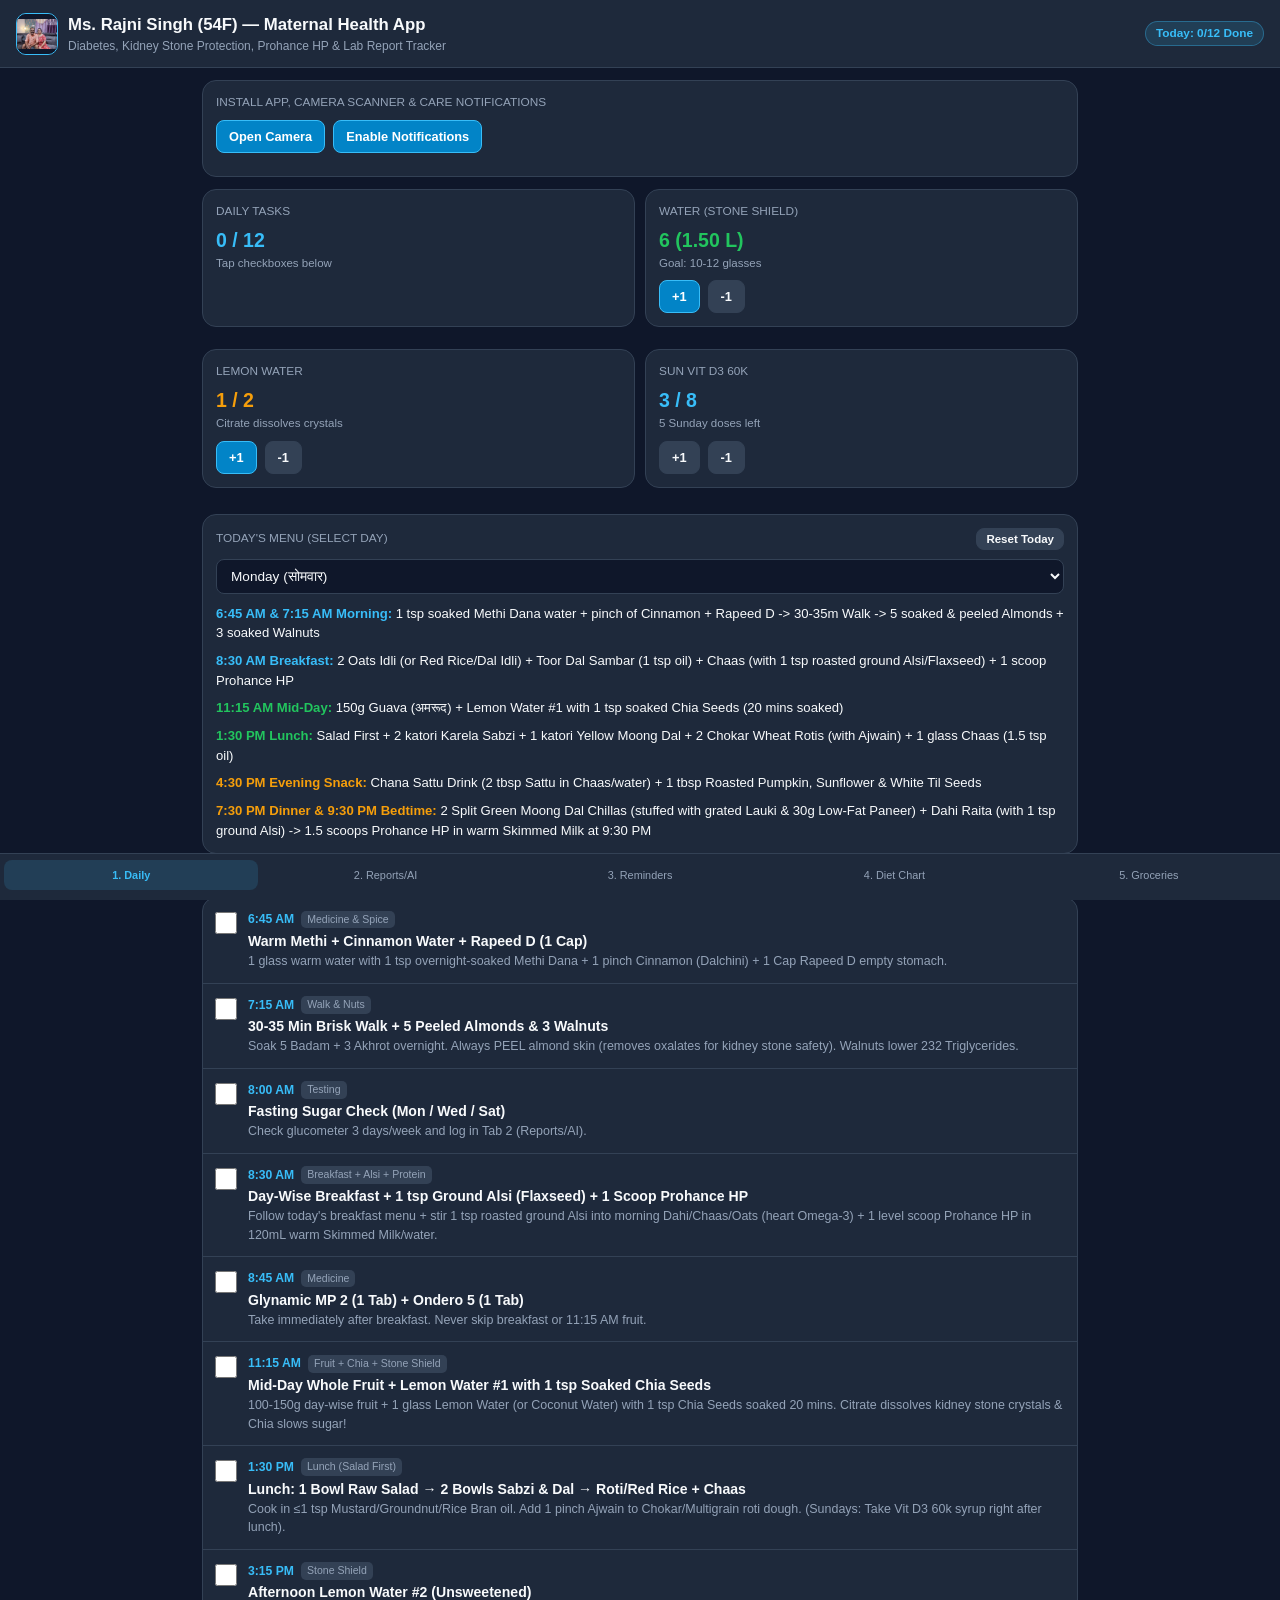
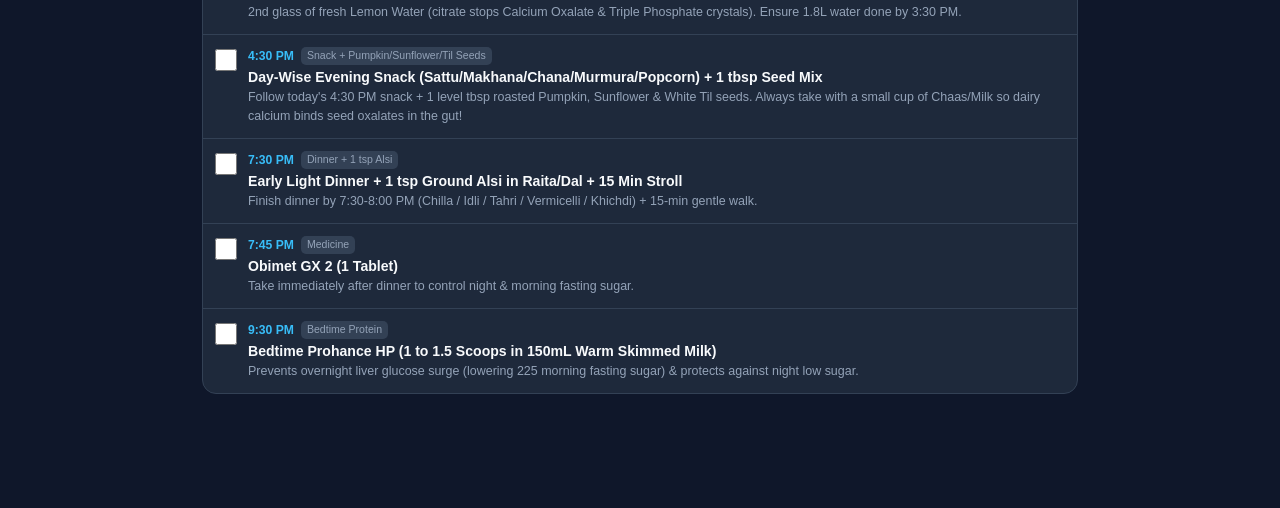
==== index.html @ 2f3c00a8 "Map all 28 groceries (all 5 seeds, 2 nuts, 6 snacks, pulses, grains, oils & spices) into 5 daily mea" ====
<!DOCTYPE html>
<html lang="en">
<head>
  <meta charset="UTF-8" />
  <meta name="viewport" content="width=device-width, initial-scale=1.0, maximum-scale=1.0, user-scalable=no" />
  <meta name="theme-color" content="#0f172a" />
  <meta name="mobile-web-app-capable" content="yes" />
  <meta name="apple-mobile-web-app-capable" content="yes" />
  <meta name="apple-mobile-web-app-status-bar-style" content="black-translucent" />
  <meta name="apple-mobile-web-app-title" content="Maternal Health App" />
  <link rel="manifest" href="./manifest.json">
  <link rel="icon" type="image/svg+xml" href="./assets/icon.svg" />
  <link rel="apple-touch-icon" href="./assets/icon-180.png" />
  <link rel="icon" type="image/png" sizes="32x32" href="./assets/icon-32.png" />
  <link rel="icon" type="image/png" sizes="16x16" href="./assets/icon-16.png" />
  <title>Maternal Health App — Ms. Rajni Singh Care Tracker</title>
  <style>
    :root {
      --bg: #0f172a; --surface: #1e293b; --surface2: #334155; --border: #334155;
      --text: #f8fafc; --muted: #94a3b8; --primary: #38bdf8; --primary-dark: #0284c7;
      --success: #22c55e; --success-bg: rgba(34, 197, 94, 0.14);
      --warn: #f59e0b; --warn-bg: rgba(245, 158, 11, 0.14);
      --danger: #ef4444; --danger-bg: rgba(239, 68, 68, 0.14);
      --info-bg: rgba(56, 189, 248, 0.14); --radius: 14px;
    }
    * { box-sizing: border-box; margin: 0; padding: 0; -webkit-tap-highlight-color: transparent; }
    body { font-family: -apple-system, BlinkMacSystemFont, "Segoe UI", Roboto, sans-serif; background: var(--bg); color: var(--text); line-height: 1.5; padding-bottom: 90px; }
    header { background: var(--surface); border-bottom: 1px solid var(--border); padding: 12px 16px; position: sticky; top: 0; z-index: 50; }
    .header-top { display: flex; justify-content: space-between; align-items: center; gap: 10px; flex-wrap: wrap; }
    .brand-row { display: flex; align-items: center; gap: 10px; }
    .brand-avatar { width: 42px; height: 42px; border-radius: 10px; object-fit: cover; border: 1.5px solid var(--primary); }
    h1 { font-size: 1.05rem; font-weight: 700; }
    .badge { background: var(--info-bg); color: var(--primary); border: 1px solid rgba(56, 189, 248, 0.35); padding: 3px 10px; border-radius: 999px; font-size: 0.74rem; font-weight: 600; }
    .subtitle { font-size: 0.75rem; color: var(--muted); }
    .container { max-width: 900px; margin: 0 auto; padding: 12px; }

    /* Pure CSS Tab Switching */
    input.tab-radio { display: none; }
    .tab-panel { display: none; }
    #rad-daily:checked ~ .container #tab-daily,
    #rad-reports:checked ~ .container #tab-reports,
    #rad-schedule:checked ~ .container #tab-schedule,
    #rad-diet:checked ~ .container #tab-diet,
    #rad-grocery:checked ~ .container #tab-grocery {
      display: block;
    }
    .bottom-nav { position: fixed; bottom: 0; left: 0; right: 0; background: var(--surface); border-top: 1px solid var(--border); display: grid; grid-template-columns: repeat(5, 1fr); z-index: 100; padding: 6px 4px 10px; }
    .nav-label { background: transparent; border: none; color: var(--muted); display: flex; flex-direction: column; align-items: center; justify-content: center; gap: 2px; font-size: 0.68rem; padding: 7px 2px; border-radius: 8px; cursor: pointer; text-align: center; user-select: none; }
    #rad-daily:checked ~ .bottom-nav label[for="rad-daily"],
    #rad-reports:checked ~ .bottom-nav label[for="rad-reports"],
    #rad-schedule:checked ~ .bottom-nav label[for="rad-schedule"],
    #rad-diet:checked ~ .bottom-nav label[for="rad-diet"],
    #rad-grocery:checked ~ .bottom-nav label[for="rad-grocery"] {
      color: var(--primary); background: var(--info-bg); font-weight: 700;
    }

    .grid-2, .grid-4 { display: grid; gap: 10px; margin-bottom: 14px; }
    .grid-2 { grid-template-columns: repeat(auto-fit, minmax(250px, 1fr)); }
    .grid-4 { grid-template-columns: repeat(2, 1fr); }
    .card { background: var(--surface); border: 1px solid var(--border); border-radius: var(--radius); padding: 13px; margin-bottom: 12px; }
    .card-title { font-size: 0.74rem; text-transform: uppercase; color: var(--muted); margin-bottom: 5px; display: flex; justify-content: space-between; align-items: center; }
    .stat-val { font-size: 1.22rem; font-weight: 700; }
    .stat-sub { font-size: 0.72rem; color: var(--muted); }
    .text-success { color: var(--success); } .text-warn { color: var(--warn); } .text-danger { color: var(--danger); } .text-primary { color: var(--primary); }
    .btn-row { display: flex; gap: 8px; margin-top: 8px; flex-wrap: wrap; align-items: center; }
    button, .btn { background: var(--surface2); color: var(--text); border: 1px solid var(--border); padding: 8px 12px; border-radius: 8px; font-size: 0.8rem; font-weight: 600; cursor: pointer; touch-action: manipulation; }
    button.primary { background: var(--primary-dark); border-color: var(--primary); color: #fff; }
    button.success { background: #15803d; border-color: var(--success); color: #fff; }
    .callout { border-radius: var(--radius); padding: 11px 13px; margin-bottom: 10px; border-left: 4px solid var(--primary); background: var(--info-bg); }
    .callout.warn { border-left-color: var(--warn); background: var(--warn-bg); }
    .callout.danger { border-left-color: var(--danger); background: var(--danger-bg); }
    .callout.success { border-left-color: var(--success); background: var(--success-bg); }
    .callout-title { font-weight: 700; font-size: 0.87rem; margin-bottom: 3px; }
    .callout-body { font-size: 0.8rem; color: #e2e8f0; }
    .task-item { display: flex; align-items: flex-start; gap: 11px; padding: 12px; border-bottom: 1px solid var(--border); cursor: pointer; }
    .task-item:last-child { border-bottom: none; }
    .task-check { width: 22px; height: 22px; margin-top: 2px; accent-color: var(--success); flex-shrink: 0; cursor: pointer; }
    .task-check:checked + .task-content { opacity: 0.5; }
    .task-check:checked + .task-content .task-title { text-decoration: line-through; }
    .task-content { flex: 1; }
    .task-meta { display: flex; gap: 7px; align-items: center; margin-bottom: 2px; flex-wrap: wrap; }
    .task-time { font-size: 0.76rem; font-weight: 700; color: var(--primary); }
    .task-tag { font-size: 0.66rem; padding: 1px 6px; border-radius: 5px; background: var(--surface2); color: var(--muted); }
    .task-title { font-weight: 600; font-size: 0.88rem; }
    .task-desc { font-size: 0.78rem; color: var(--muted); }
    select, input[type="text"], input[type="number"], input[type="date"] { width: 100%; background: var(--bg); color: var(--text); border: 1px solid var(--border); border-radius: 8px; padding: 8px 10px; font-size: 0.85rem; margin-top: 4px; }
    label.field-lbl { font-size: 0.75rem; font-weight: 600; color: var(--muted); display: block; margin-top: 7px; }
    .section-title { font-size: 0.96rem; font-weight: 700; margin: 12px 0 8px; }
    .table-wrap { overflow-x: auto; }
    table { width: 100%; border-collapse: collapse; font-size: 0.8rem; }
    th, td { padding: 9px; text-align: left; border-bottom: 1px solid var(--border); vertical-align: top; }
    th { color: var(--muted); font-size: 0.72rem; text-transform: uppercase; }
    details.card { padding: 0; overflow: hidden; }
    details.card summary { padding: 12px 14px; font-weight: 700; font-size: 0.86rem; cursor: pointer; background: var(--surface2); color: var(--primary); list-style: none; }
    details.card .details-body { padding: 13px; }
    #webcam {
      width: 100%;
      max-height: 320px;
      background: #000;
      border-radius: 10px;
      margin-top: 10px;
      display: none;
      object-fit: cover;
    }
  </style>
</head>
<body>

<!-- Pure CSS Radio Inputs for Bottom Navigation Tabs -->
<input type="radio" name="main-tab" id="rad-daily" class="tab-radio" checked />
<input type="radio" name="main-tab" id="rad-reports" class="tab-radio" />
<input type="radio" name="main-tab" id="rad-schedule" class="tab-radio" />
<input type="radio" name="main-tab" id="rad-diet" class="tab-radio" />
<input type="radio" name="main-tab" id="rad-grocery" class="tab-radio" />

<header>
  <div class="header-top">
    <div class="brand-row">
      <img src="./assets/icon.svg" alt="Maa Care Icon" class="brand-avatar" />
      <div>
        <h1>Ms. Rajni Singh (54F) — Maternal Health App</h1>
        <div class="subtitle">Diabetes, Kidney Stone Protection, Prohance HP & Lab Report Tracker</div>
      </div>
    </div>
    <span class="badge" id="headerProgressBadge">Today: 0/12 Done</span>
  </div>
</header>

<div class="container">

  <!-- PWA INSTALL, CAMERA & NOTIFICATION CONTROLS BAR -->
  <div class="card">
    <div class="card-title"><span>Install App, Camera Scanner & Care Notifications</span></div>
    <div class="btn-row">
      <button type="button" class="success" id="installPwaBtn" style="display:none;">Install App on Phone</button>
      <button type="button" class="primary" id="openCameraBtn">Open Camera</button>
      <button type="button" class="success" id="capturePhotoBtn" style="display:none;">Capture Report Photo</button>
      <button type="button" class="primary" id="enableNotificationsBtn">Enable Notifications</button>
      <button type="button" id="testNotificationBtn" style="display:none;">Send Reminder Alert</button>
    </div>
    <div class="camera-container">
      <video id="webcam" autoplay playsinline></video>
      <canvas id="capturedCanvas" style="display:none;"></canvas>
    </div>
    <div class="stat-sub" id="pwaInstallStatus" style="margin-top:6px;"></div>
    <div class="stat-sub" id="cameraStatus" style="margin-top:4px;"></div>
    <div class="stat-sub" id="notificationStatus" style="margin-top:2px;"></div>
    <div id="capturedGallery" class="grid-2" style="margin-top:10px;margin-bottom:0;"></div>
  </div>

  <!-- TAB 1: DAILY CHECKLIST -->
  <section id="tab-daily" class="tab-panel">
    <div class="grid-4">
      <div class="card">
        <div class="card-title"><span>Daily Tasks</span></div>
        <div class="stat-val text-primary" id="statTasks">0 / 12</div>
        <div class="stat-sub">Tap checkboxes below</div>
      </div>
      <div class="card">
        <div class="card-title"><span>Water (Stone Shield)</span></div>
        <div class="stat-val text-success" id="statWater">6 (1.50 L)</div>
        <div class="stat-sub">Goal: 10-12 glasses</div>
        <div class="btn-row">
          <button type="button" class="primary" id="btnWaterPlus">+1</button>
          <button type="button" id="btnWaterMinus">-1</button>
        </div>
      </div>
      <div class="card">
        <div class="card-title"><span>Lemon Water</span></div>
        <div class="stat-val text-warn" id="statLemon">1 / 2</div>
        <div class="stat-sub">Citrate dissolves crystals</div>
        <div class="btn-row">
          <button type="button" class="primary" id="btnLemonPlus">+1</button>
          <button type="button" id="btnLemonMinus">-1</button>
        </div>
      </div>
      <div class="card">
        <div class="card-title"><span>Sun Vit D3 60k</span></div>
        <div class="stat-val text-primary" id="statVitD">3 / 8</div>
        <div class="stat-sub" id="statVitDSub">Cap at 8 doses</div>
        <div class="btn-row">
          <button type="button" id="btnVitDPlus">+1</button>
          <button type="button" id="btnVitDMinus">-1</button>
        </div>
      </div>
    </div>

    <div class="card">
      <div class="card-title">
        <span>Today's Menu (Select Day)</span>
        <button type="button" id="btnResetDay" style="padding:4px 9px;font-size:0.72rem;">Reset Today</button>
      </div>
      <select id="daySelect">
        <option value="0">Monday (सोमवार)</option>
        <option value="1">Tuesday (मंगलवार)</option>
        <option value="2">Wednesday (बुधवार)</option>
        <option value="3">Thursday (गुरुवार)</option>
        <option value="4">Friday (शुक्रवार)</option>
        <option value="5">Saturday (शनिवार)</option>
        <option value="6">Sunday (रविवार)</option>
      </select>
      <div id="todayMenuBox" style="margin-top:10px;display:grid;gap:8px;font-size:0.82rem;">
        <div><strong style="color:var(--primary);">6:45 AM &amp; 7:15 AM Morning:</strong> 1 tsp soaked Methi Dana water + 1 pinch Cinnamon + Rapeed D &rarr; 30-35m Walk &rarr; 5 soaked &amp; peeled Almonds + 3 soaked Walnuts</div>
        <div><strong style="color:var(--primary);">8:30 AM Breakfast:</strong> 2 Oats Idli (or Red Rice/Dal Idli) + Toor Dal Sambar (1 tsp oil) + Chaas (with 1 tsp roasted ground Alsi/Flaxseed) + 1 scoop Prohance HP</div>
        <div><strong style="color:var(--success);">11:15 AM Mid-Day:</strong> 150g Guava (अमरूद) + 1 glass Warm Lemon Water #1 (with 1 tsp soaked Chia Seeds)</div>
        <div><strong style="color:var(--success);">1:30 PM Lunch:</strong> Salad First (Cucumber/Radish) + 2 katori Karela Sabzi + 1 katori Yellow Moong Dal + 2 Chokar Wheat Rotis (with Ajwain) + 1 glass Chaas</div>
        <div><strong style="color:var(--warn);">4:30 PM Evening Snack:</strong> 1 glass Chana Sattu (2 tbsp) in buttermilk/water + 1 tbsp Roasted Pumpkin &amp; Sunflower Seeds (paired with Chaas calcium for stone safety)</div>
        <div><strong style="color:var(--warn);">7:30 PM Dinner &amp; 9:30 PM Bedtime:</strong> 2 Green Split Moong Dal Chillas (stuffed with grated Lauki &amp; 30g Low-Fat Paneer) + 1 katori Dahi Raita (with 1/2 tsp roasted Til) &rarr; 1.5 scoops Prohance HP in 150mL warm Skimmed Milk at 9:30 PM</div>
      </div>
    </div>

    <div class="section-title">Step-by-Step Daily Checklist (6:45 AM – 9:30 PM)</div>
    <div class="card" style="padding:0;" id="dailyTasksList">
      <label class="task-item"><input type="checkbox" class="task-check" data-task="dt1" /><div class="task-content"><div class="task-meta"><span class="task-time">6:45 AM</span><span class="task-tag">Medicine &amp; Spice</span></div><div class="task-title">Warm Methi + Cinnamon Water + Rapeed D (1 Cap)</div><div class="task-desc">1 glass warm water with 1 tsp overnight-soaked Methi Dana + 1 pinch Cinnamon (Dalchini) + 1 Cap Rapeed D empty stomach.</div></div></label>
      <label class="task-item"><input type="checkbox" class="task-check" data-task="dt2" /><div class="task-content"><div class="task-meta"><span class="task-time">7:15 AM</span><span class="task-tag">Walk &amp; Nuts</span></div><div class="task-title">30-35 Min Brisk Walk + 5 Peeled Almonds &amp; 3 Walnuts</div><div class="task-desc">Soak 5 Badam + 3 Akhrot overnight. Always PEEL almond skin (removes oxalates for kidney stone safety). Walnuts lower 232 Triglycerides.</div></div></label>
      <label class="task-item"><input type="checkbox" class="task-check" data-task="dt3" /><div class="task-content"><div class="task-meta"><span class="task-time">8:00 AM</span><span class="task-tag">Testing</span></div><div class="task-title">Fasting Sugar Check (Mon / Wed / Sat)</div><div class="task-desc">Check glucometer 3 days/week and log in Tab 2 (Reports/AI).</div></div></label>
      <label class="task-item"><input type="checkbox" class="task-check" data-task="dt4" /><div class="task-content"><div class="task-meta"><span class="task-time">8:30 AM</span><span class="task-tag">Breakfast + Alsi + Protein</span></div><div class="task-title">Day-Wise Breakfast + 1 tsp Ground Alsi (Flaxseed) + 1 Scoop Prohance HP</div><div class="task-desc">Follow today's breakfast menu + stir 1 tsp roasted ground Alsi into morning Dahi/Chaas/Oats (heart Omega-3) + 1 level scoop Prohance HP in 120mL warm Skimmed Milk/water.</div></div></label>
      <label class="task-item"><input type="checkbox" class="task-check" data-task="dt5" /><div class="task-content"><div class="task-meta"><span class="task-time">8:45 AM</span><span class="task-tag">Medicine</span></div><div class="task-title">Glynamic MP 2 (1 Tab) + Ondero 5 (1 Tab)</div><div class="task-desc">Take immediately after breakfast. Never skip breakfast or 11:15 AM fruit.</div></div></label>
      <label class="task-item"><input type="checkbox" class="task-check" data-task="dt6" /><div class="task-content"><div class="task-meta"><span class="task-time">11:15 AM</span><span class="task-tag">Fruit + Chia + Stone Shield</span></div><div class="task-title">Mid-Day Whole Fruit + Lemon Water #1 with 1 tsp Soaked Chia Seeds</div><div class="task-desc">100-150g day-wise fruit + 1 glass Lemon Water (or Coconut Water) with 1 tsp Chia Seeds soaked 20 mins. Citrate dissolves kidney stone crystals &amp; Chia slows sugar!</div></div></label>
      <label class="task-item"><input type="checkbox" class="task-check" data-task="dt7" /><div class="task-content"><div class="task-meta"><span class="task-time">1:30 PM</span><span class="task-tag">Lunch (Salad First)</span></div><div class="task-title">Lunch: 1 Bowl Raw Salad &rarr; 2 Bowls Sabzi &amp; Dal &rarr; Roti/Red Rice + Chaas</div><div class="task-desc">Cook in &le;1 tsp Mustard/Groundnut/Rice Bran oil. Add 1 pinch Ajwain to Chokar/Multigrain roti dough. (Sundays: Take Vit D3 60k syrup right after lunch).</div></div></label>
      <label class="task-item"><input type="checkbox" class="task-check" data-task="dt8" /><div class="task-content"><div class="task-meta"><span class="task-time">3:15 PM</span><span class="task-tag">Stone Shield</span></div><div class="task-title">Afternoon Lemon Water #2 (Unsweetened)</div><div class="task-desc">2nd glass of fresh Lemon Water (citrate stops Calcium Oxalate &amp; Triple Phosphate crystals). Ensure 1.8L water done by 3:30 PM.</div></div></label>
      <label class="task-item"><input type="checkbox" class="task-check" data-task="dt9" /><div class="task-content"><div class="task-meta"><span class="task-time">4:30 PM</span><span class="task-tag">Snack + Pumpkin/Sunflower/Til Seeds</span></div><div class="task-title">Day-Wise Evening Snack (Sattu/Makhana/Chana/Murmura/Popcorn) + 1 tbsp Seed Mix</div><div class="task-desc">Follow today's 4:30 PM snack + 1 level tbsp roasted Pumpkin, Sunflower &amp; White Til seeds. Always take with a small cup of Chaas/Milk so dairy calcium binds seed oxalates in the gut!</div></div></label>
      <label class="task-item"><input type="checkbox" class="task-check" data-task="dt10" /><div class="task-content"><div class="task-meta"><span class="task-time">7:30 PM</span><span class="task-tag">Dinner + 1 tsp Alsi</span></div><div class="task-title">Early Light Dinner + 1 tsp Ground Alsi in Raita/Dal + 15 Min Stroll</div><div class="task-desc">Finish dinner by 7:30-8:00 PM (Chilla / Idli / Tahri / Vermicelli / Khichdi) + 15-min gentle walk.</div></div></label>
      <label class="task-item"><input type="checkbox" class="task-check" data-task="dt11" /><div class="task-content"><div class="task-meta"><span class="task-time">7:45 PM</span><span class="task-tag">Medicine</span></div><div class="task-title">Obimet GX 2 (1 Tablet)</div><div class="task-desc">Take immediately after dinner to control night &amp; morning fasting sugar.</div></div></label>
      <label class="task-item"><input type="checkbox" class="task-check" data-task="dt12" /><div class="task-content"><div class="task-meta"><span class="task-time">9:30 PM</span><span class="task-tag">Bedtime Protein</span></div><div class="task-title">Bedtime Prohance HP (1 to 1.5 Scoops in 150mL Warm Skimmed Milk)</div><div class="task-desc">Prevents overnight liver glucose surge (lowering 225 morning fasting sugar) &amp; protects against night low sugar.</div></div></label>
    </div>
  </section>

  <!-- TAB 2: REPORTS & SMART JUDGEMENT -->
  <section id="tab-reports" class="tab-panel">
    <details class="card">
      <summary>+ Tap Here to Log New Sugar Reading or Lab Report</summary>
      <div class="details-body">
        <div class="grid-2">
          <div>
            <label class="field-lbl">Date</label><input type="date" id="inpDate" value="2026-10-26" />
            <label class="field-lbl">Label</label><input type="text" id="inpLabel" placeholder="Home Check / Nov 8 Lab Report" />
            <label class="field-lbl">Fasting Sugar (mg/dL)</label><input type="number" id="inpFasting" placeholder="210" />
            <label class="field-lbl">Post-Meal (PP) Sugar (mg/dL)</label><input type="number" id="inpPP" placeholder="235" />
            <label class="field-lbl">HbA1c (%)</label><input type="number" step="0.1" id="inpHba1c" placeholder="12.0" />
          </div>
          <div>
            <label class="field-lbl">Triglycerides (mg/dL)</label><input type="number" id="inpTG" placeholder="232" />
            <label class="field-lbl">Creatinine & eGFR</label><div style="display:flex;gap:6px;"><input type="number" step="0.01" id="inpCreat" placeholder="0.61" /><input type="number" id="inpEgfr" placeholder="106" /></div>
            <label class="field-lbl">Vitamin D (nmol/L) & Calcium (mg/dL)</label><div style="display:flex;gap:6px;"><input type="number" step="0.1" id="inpVitD" placeholder="48" /><input type="number" step="0.1" id="inpCalc" placeholder="9.29" /></div>
            <label class="field-lbl">Urine Yeast & Crystals (/hpf)</label><div style="display:flex;gap:6px;"><input type="number" step="0.1" id="inpYeast" placeholder="0.0" /><input type="number" step="0.1" id="inpCrystals" placeholder="0.0" /></div>
            <label class="field-lbl">Notes</label><input type="text" id="inpNotes" placeholder="Symptoms or doctor notes..." />
          </div>
        </div>
        <div class="btn-row">
          <button type="button" class="success" id="btnSaveReport">Save & Recalculate Guidance</button>
        </div>
      </div>
    </details>

    <div class="section-title">Live Automated Clinical Judgement</div>
    <div id="dynamicAdviceContainer">
      <div class="callout warn"><div class="callout-title">Active Sugar Reduction (Fasting: 225 | PP: 254 mg/dL)</div><div class="callout-body">PP sugar dropped by 205 mg/dL (from 459.3 to 254), but remains above the 180 mg/dL kidney threshold. Continue Glynamic MP2 + Ondero 5 after breakfast, Obimet GX2 after 7:30 PM dinner, and 1.5 scoops Prohance HP at 9:30 PM.</div></div>
      <div class="callout warn"><div class="callout-title">Urine Yeast & Stone Crystal Shield Active</div><div class="callout-body">Drink 2.5-3.0L water + 2 glasses unsweetened Lemon Water daily (citrate dissolves Calcium Oxalate crystals). Repeat Urine R/E around Nov 8-10.</div></div>
      <div class="callout"><div class="callout-title">Vitamin D3 60k Weekly Course (3/8 Done — 5 Left)</div><div class="callout-body">Give 1 Sugar-Free 60k IU bottle every Sunday immediately AFTER Lunch. Cap at 8 doses total due to past kidney stone surgery.</div></div>
      <div class="callout success"><div class="callout-title">Kidneys Healthy (Creatinine 0.61 | eGFR 106) — Safe for 2 Scoops Prohance HP/Day</div><div class="callout-body">Normal kidney filtration. Continue 1 scoop Prohance HP at Breakfast + 1-1.5 scoops at 9:30 PM Bedtime.</div></div>
    </div>

    <div class="section-title">Report History</div>
    <div class="card table-wrap" style="padding:0;">
      <table id="reportsTable">
        <thead><tr><th>Date</th><th>Fasting/PP</th><th>HbA1c/TG</th><th>Kidney/VitD</th><th>Urine</th></tr></thead>
        <tbody>
          <tr><td><strong>2026-10-25</strong><br/>3-Wk Check + Itra 200</td><td><strong>225 / 254</strong></td><td>12.0% | TG:232</td><td>Cr:0.61 | VitD:48</td><td>Y:5.0 C:1.0</td></tr>
          <tr><td><strong>2026-10-04</strong><br/>Baseline Lal PathLabs</td><td><strong>230.9 / 459.3</strong></td><td>12.0% | TG:232</td><td>Cr:0.61 | VitD:36.7</td><td>Y:36.6 C:1.5</td></tr>
        </tbody>
      </table>
    </div>
  </section>

  <!-- TAB 3: CHECKUP REMINDERS -->
  <section id="tab-schedule" class="tab-panel">
    <div class="section-title">12-Month Checkup & Lab Test Reminders</div>
    <div class="card" style="padding:0;" id="checkupListContainer">
      <label class="task-item"><input type="checkbox" class="task-check" data-chk="c1" /><div class="task-content"><div class="task-meta"><span class="task-time">Nov 8–10, 2026 (In 2 Weeks)</span></div><div class="task-title">Urine Infection & Crystal Clearance Check</div><div class="task-desc"><strong>Tests:</strong> Urine Routine & Microscopy (Urine R/E) + Fasting & PP Sugar.<br/>Confirms Yeast (36.6 /hpf), Bacteria (96 /hpf), and Oxalate crystals cleared after Itra 200.</div></div></label>
      <label class="task-item"><input type="checkbox" class="task-check" data-chk="c2" /><div class="task-content"><div class="task-meta"><span class="task-time">Dec 6, 2026 (At 8 Weeks)</span></div><div class="task-title">Finish 8th Weekly Vitamin D3 60k Bottle & Stop Weekly Dosing</div><div class="task-desc"><strong>Rule:</strong> Cap weekly 60k IU syrup at 8 bottles total to prevent excess urinary calcium (kidney stone history).</div></div></label>
      <label class="task-item"><input type="checkbox" class="task-check" data-chk="c3" /><div class="task-content"><div class="task-meta"><span class="task-time">Jan 6–10, 2027 (At 3 Months)</span></div><div class="task-title">Major 90-Day Diabetes, Lipid, Vit D & Stone Safety Review</div><div class="task-desc"><strong>Tests:</strong> HbA1c, Lipid Profile (TG/HDL/LDL), LFT (ALT/ALP), 25-(OH) Vit D, Serum Calcium, Creatinine, Uric Acid.</div></div></label>
      <label class="task-item"><input type="checkbox" class="task-check" data-chk="c4" /><div class="task-content"><div class="task-meta"><span class="task-time">Feb / Mar 2027 (Annual)</span></div><div class="task-title">Ultrasound Whole Abdomen (KUB) & Retina Eye Check</div><div class="task-desc"><strong>Tests:</strong> USG Abdomen/Pelvis (KUB for silent stones + fatty liver) + Dilated Fundus Eye Exam.</div></div></label>
      <label class="task-item"><input type="checkbox" class="task-check" data-chk="c5" /><div class="task-content"><div class="task-meta"><span class="task-time">Apr 6–10, 2027 (At 6 Months)</span></div><div class="task-title">6-Month HbA1c, Kidney & Urine Crystal Check</div><div class="task-desc"><strong>Tests:</strong> HbA1c, Fasting/PP Sugar, Urine R/E, Serum Creatinine & eGFR.</div></div></label>
      <label class="task-item"><input type="checkbox" class="task-check" data-chk="c6" /><div class="task-content"><div class="task-meta"><span class="task-time">Oct 6, 2027 (At 12 Months)</span></div><div class="task-title">Annual Master Checkup + Vitamin B12 + Urine ACR</div><div class="task-desc"><strong>Tests:</strong> Swasthfit Super 4 + Vitamin B12 (annual check for Metformin) + Urine Microalbumin (ACR) + ECG.</div></div></label>
    </div>
  </section>

  <!-- TAB 4: DIET & MEDICINES -->
  <section id="tab-diet" class="tab-panel">
    <div class="callout success">
      <div class="callout-title">100% Grocery Utilization + Kidney Stone, Heart &amp; Diabetes Safety Protocol</div>
      <div class="callout-body">
        • <strong>How All 5 Seeds &amp; 2 Nuts Are Safely Utilized Every Day:</strong><br/>
        &nbsp;&nbsp;1) <strong>7:15 AM:</strong> 5 soaked &amp; <em>peeled</em> Almonds (बादाम) + 3 soaked Walnuts (अखरोट) — peeling removes almond oxalates; walnuts lower 232 Triglycerides.<br/>
        &nbsp;&nbsp;2) <strong>8:30 AM &amp; 7:30 PM:</strong> 1 tsp roasted ground Flaxseeds (अलसी) stirred into Breakfast Chaas/Dahi &amp; 1 tsp into Dinner Raita/Dal (= 8g/day = 250g/month).<br/>
        &nbsp;&nbsp;3) <strong>11:15 AM:</strong> 1 tsp Chia Seeds (चिया बीज) soaked 20 mins in Lemon Water #1 (= 8g/day = 250g/month). Citrate in lemon + hydration keeps kidneys 100% stone-safe!<br/>
        &nbsp;&nbsp;4) <strong>4:30 PM Evening:</strong> 1 level tbsp Mixed Seeds Jar (1 tsp Pumpkin + 1 tsp Sunflower + 1 tsp White Til = 15g/day = 450g/month) ALWAYS paired with 1 small cup of Chaas/Curd so dairy calcium binds oxalates in the stomach!<br/>
        • <strong>Cooking Oil Budget (2 Liters/Month):</strong> Strictly <strong>1 tsp oil at Breakfast + 1.5 tsp at Lunch + 1 tsp at Dinner = 3.5 tsp/day</strong> (Rotate Mustard, Groundnut, Rice Bran, or Olive Oil).<br/>
        • <strong>Prohance HP (3 Tins/Month):</strong> 1 level scoop (~18g) at 8:30 AM Breakfast + 1.5 level scoops (~22g) at 9:30 PM Bedtime in warm Skimmed Milk.
      </div>
    </div>

    <div class="section-title">Complete 7-Day Meal-by-Meal Schedule (Utilizing All 28 Groceries)</div>
    <div class="card table-wrap" style="padding:0;">
      <table>
        <thead>
          <tr>
            <th>Day</th>
            <th>6:45 AM – 8:30 AM<br/>(Morning &amp; Breakfast)</th>
            <th>11:15 AM Mid-Day<br/>(Fruit + Chia + Lemon)</th>
            <th>1:30 PM Lunch<br/>(Salad First &rarr; Sabzi/Dal/Roti)</th>
            <th>4:30 PM Evening<br/>(Rotating Snack + Seed Mix)</th>
            <th>7:30 PM Dinner &amp; 9:30 PM<br/>(Light Dinner + Prohance HP)</th>
          </tr>
        </thead>
        <tbody>
          <tr>
            <td><strong>Mon<br/>(सोमवार)</strong></td>
            <td>• 6:45 AM: Soaked Methi + Cinnamon water + Rapeed D<br/>• 7:15 AM: 5 peeled Almonds + 3 Walnuts<br/>• 8:30 AM: <strong>2 Oats Idli</strong> + <strong>Toor Dal Sambar</strong> + Chaas (with <strong>1 tsp ground Alsi</strong>) + <strong>1 scoop Prohance HP</strong></td>
            <td><strong>150g Guava (अमरूद)</strong> + Lemon Water #1 with <strong>1 tsp soaked Chia Seeds</strong></td>
            <td>1 bowl Cucumber/Radish Salad + <strong>2 katori Karela Sabzi</strong> + <strong>1 katori Yellow Moong Dal</strong> + <strong>2 Chokar Wheat Rotis (with Ajwain)</strong> + 1 glass Chaas (1.5 tsp Mustard Oil)</td>
            <td><strong>Chana Sattu Drink</strong> (2 heaped tbsp Sattu in Chaas/water with jeera) + <strong>1 tbsp Pumpkin, Sunflower &amp; Til Seed Mix</strong></td>
            <td><strong>2 Split Green Moong Dal Chillas</strong> (stuffed with grated Lauki &amp; 30g Low-Fat Paneer) + Dahi Raita (with <strong>1 tsp ground Alsi</strong>) &rarr; <strong>1.5 scoops Prohance HP</strong> in warm Skimmed Milk at 9:30 PM</td>
          </tr>
          <tr>
            <td><strong>Tue<br/>(मंगलवार)</strong></td>
            <td>• Methi + Cinnamon water<br/>• 5 peeled Almonds + 3 Walnuts<br/>• 8:30 AM: <strong>1 bowl Thick Veg Poha</strong> (with peas, beans &amp; 2 tbsp <strong>steamed Sabut Moong sprouts</strong>) + Unsweetened Tea + <strong>1 scoop Prohance HP</strong> + <strong>1 tsp ground Alsi</strong></td>
            <td><strong>150g Apple (सेब)</strong> + Lemon Water #1 with <strong>1 tsp soaked Chia Seeds</strong> + Tender Coconut Water</td>
            <td>1 bowl Salad + <strong>2 katori Methi/Lauki Paneer</strong> (or blanched-and-drained Palak with <strong>60g Low-Fat Paneer</strong>) + <strong>1 katori Chana Dal</strong> + <strong>2 Chokar Wheat Rotis</strong> + Chaas</td>
            <td><strong>1 bowl Roasted Phool Makhana</strong> (dry-roasted with black pepper &amp; turmeric) + Unsweetened Tea + <strong>1 tbsp Pumpkin, Sunflower &amp; Til Seeds</strong> + small cup Chaas</td>
            <td><strong>2 Large Ragi/Oats/Dal Idlis</strong> + <strong>1 bowl Drumstick (Munga) Toor Dal Sambar</strong> + Chaas (with <strong>1 tsp ground Alsi</strong>) &rarr; <strong>1 scoop Prohance HP</strong> at 9:30 PM</td>
          </tr>
          <tr>
            <td><strong>Wed<br/>(बुधवार)</strong></td>
            <td>• Methi + Cinnamon water<br/>• 5 peeled Almonds + 3 Walnuts<br/>• 8:30 AM: <strong>2 Besan Chillas</strong> stuffed with <strong>50g grated Low-Fat Paneer</strong> &amp; veggies + Mint Chutney + Chaas (with <strong>1 tsp ground Alsi</strong>) + <strong>1 scoop Prohance HP</strong></td>
            <td><strong>150g Papaya (पपीता)</strong> + Lemon Water #1 with <strong>1 tsp soaked Chia Seeds</strong></td>
            <td>1 bowl Salad + <strong>2 katori Lauki Sabzi</strong> + <strong>1 katori Toor/Arhar Dal</strong> + <strong>1 Chokar Roti + 1 small katori Red/Brown Rice</strong> + Curd</td>
            <td><strong>1 bowl Unsalted Bhuna Chana (Roasted Chana)</strong> + Unsweetened Tea + <strong>1 tbsp Pumpkin, Sunflower &amp; Til Seeds</strong> + small cup Chaas</td>
            <td><strong>1 bowl Brown Rice &amp; Soya Chunks (Nutrela) Veg Tahri/Pulao</strong> (double veggies + 30g Soya Chunks) + Clear Veg Soup + Raita (with <strong>1 tsp ground Alsi</strong>) &rarr; <strong>1.5 scoops Prohance HP</strong> at 9:30 PM</td>
          </tr>
          <tr>
            <td><strong>Thu<br/>(गुरुवार)</strong></td>
            <td>• Methi + Cinnamon water<br/>• 5 peeled Almonds + 3 Walnuts<br/>• 8:30 AM: <strong>1 bowl Coarse Wheat/Millet Rava Veg Upma</strong> + <strong>1 tsp ground Alsi</strong> + <strong>1 scoop Prohance HP</strong> in Skimmed Milk</td>
            <td><strong>150g Pear (नाशपाती) or Kiwi</strong> + Lemon Water #1 with <strong>1 tsp soaked Chia Seeds</strong> + Coconut Water</td>
            <td>1 bowl Salad + <strong>1 katori Mix Veg (Cabbage/Cauliflower/Beans)</strong> + <strong>1 katori Methi/Lauki Moong Dal</strong> + <strong>2 Multigrain/Jowar/Bajra Rotis</strong> + Chaas</td>
            <td><strong>1 bowl Murmura Bhel (बिना नमकीन)</strong> tossed with boiled Kala Chana, cucumber, deseeded tomato, lemon + <strong>1 tbsp Pumpkin, Sunflower &amp; Til Seeds</strong></td>
            <td><strong>1 bowl Roasted Wheat/Ragi Vermicelli (सेवई)</strong> with veggies + <strong>50g Roasted Low-Fat Paneer (पनीर भुना)</strong> + <strong>Steamed Broccoli</strong> + Raita (with <strong>1 tsp Alsi</strong>) &rarr; <strong>1 scoop Prohance HP</strong> at 9:30 PM</td>
          </tr>
          <tr>
            <td><strong>Fri<br/>(शुक्रवार)</strong></td>
            <td>• Methi + Cinnamon water<br/>• 5 peeled Almonds + 3 Walnuts<br/>• 8:30 AM: <strong>1 bowl Steamed Sprouts (Sabut Green Moong + Kala Chana + Soybean Seeds)</strong> with lemon &amp; cucumber + <strong>1 tsp ground Alsi</strong> + <strong>1 scoop Prohance HP</strong></td>
            <td><strong>1 Orange (संतरा) or Mosambi</strong> + Lemon Water #1 with <strong>1 tsp soaked Chia Seeds</strong></td>
            <td>1 bowl Salad + <strong>2 katori Kala Chana &amp; Soya Chunks Sabzi (or Rajma)</strong> + <strong>1 Multigrain Roti + 1 small katori Red/Brown Rice</strong> + Chaas</td>
            <td><strong>Chana Sattu Drink (2 tbsp Sattu)</strong> OR <strong>1 bowl Homemade Unsalted Popcorn (मक्का दाने)</strong> + Unsweetened Tea + <strong>1 tbsp Pumpkin, Sunflower &amp; Til Seeds</strong></td>
            <td><strong>1.5 katori Thick Yellow &amp; Green Moong Dal</strong> + <strong>1 Multigrain/Chokar Roti</strong> + Salad + Dahi (with <strong>1 tsp Alsi</strong>) &rarr; <strong>1.5 scoops Prohance HP</strong> at 9:30 PM</td>
          </tr>
          <tr>
            <td><strong>Sat<br/>(शनिवार)</strong></td>
            <td>• Methi + Cinnamon water<br/>• 5 peeled Almonds + 3 Walnuts<br/>• 8:30 AM: <strong>1 bowl Savory Veg Broken Wheat (Daliya) Khichdi</strong> (with Split Green Moong Dal &amp; veggies) + Dahi (with <strong>1 tsp ground Alsi</strong>) + <strong>1 scoop Prohance HP</strong></td>
            <td><strong>150g Guava or Plum (आलूबुखारा)</strong> + Lemon Water #1 with <strong>1 tsp soaked Chia Seeds</strong> + Coconut Water</td>
            <td>1 bowl Salad + <strong>2 katori Taroee (Ridge Gourd) &amp; Munga (Drumstick) Sabzi</strong> + <strong>1 katori Chana + Toor Dal</strong> + <strong>2 Chokar Wheat Rotis</strong> + Raita</td>
            <td><strong>1 bowl Roasted Makhana + Bhuna Chana Mix</strong> + Unsweetened Tea + <strong>1 tbsp Pumpkin, Sunflower &amp; Til Seeds</strong> + small cup Chaas</td>
            <td><strong>1 large bowl Unsweetened Skimmed Milk + Rolled Oats (or Milk Daliya)</strong> cooked with pinch of Cinnamon, <strong>1 tsp ground Alsi</strong> &amp; <strong>1.5 scoops Prohance HP</strong> stirred in</td>
          </tr>
          <tr>
            <td><strong>Sun<br/>(रविवार)</strong></td>
            <td>• Methi + Cinnamon water<br/>• 5 peeled Almonds + 3 Walnuts<br/>• 8:30 AM: <strong>1 Crisp Moong Dal / Oats Dosa</strong> + <strong>Toor Dal Sambar</strong> (or 1 low-oil Methi/Gobhi Stuffed Chokar Paratha + Dahi) + <strong>1 tsp ground Alsi</strong> + <strong>1 scoop Prohance HP</strong></td>
            <td><strong>150g Apple or Jamun/Papaya</strong> + Lemon Water #1 with <strong>1 tsp soaked Chia Seeds</strong></td>
            <td>1 bowl Salad + <strong>2 katori Lobia (Black-Eyed Peas) / Rajma / Gwar Phali Beans Sabzi</strong> + <strong>2 Multigrain Rotis</strong> + Chaas + <strong>Weekly Vitamin D3 60,000 IU Syrup right after lunch!</strong></td>
            <td><strong>Chana Sattu Drink (2 tbsp)</strong> OR <strong>1 bowl Murmura / Popcorn</strong> + Unsweetened Tea + <strong>1 tbsp Pumpkin, Sunflower &amp; Til Seeds</strong></td>
            <td><strong>1 large bowl Split Green Moong Dal + Red/Brown Rice Kinki Veg Khichdi</strong> (2 parts dal &amp; veggies : 1 part rice) + Dahi (with <strong>1 tsp Alsi</strong>) &rarr; <strong>1 scoop Prohance HP</strong> at 9:30 PM</td>
          </tr>
        </tbody>
      </table>
    </div>
  </section>

  <!-- TAB 5: GROCERIES -->
  <section id="tab-grocery" class="tab-panel">
    <div style="display:flex;justify-content:space-between;align-items:center;flex-wrap:wrap;gap:8px;margin-bottom:8px;">
      <div class="section-title" style="margin:0;" id="groceryCountTitle">1-Month Complete Grocery Checklist (28 Items)</div>
      <div class="btn-row" style="margin-top:0;">
        <button type="button" id="btnCheckAllGroc" style="padding:5px 10px;font-size:0.74rem;">Check All</button>
        <button type="button" id="btnResetGroc" style="padding:5px 10px;font-size:0.74rem;">Reset List</button>
      </div>
    </div>
    <div class="card" style="padding:0;" id="groceryListContainer">
      <!-- 1-2. Supplements -->
      <label class="task-item"><input type="checkbox" class="task-check" data-groc="g1" /><div class="task-content"><div class="task-meta"><span class="task-time">3 Tins (1.2 kg)</span><span class="task-tag">Supplement</span></div><div class="task-title">1. Prohance HP Powder (400g tin) — प्रोहेंस एचपी पाउडर</div><div class="task-desc">High-protein diabetes-friendly supplement (~35-40g / 2 scoops daily)</div></div></label>
      <label class="task-item"><input type="checkbox" class="task-check" data-groc="g28" /><div class="task-content"><div class="task-meta"><span class="task-time">5 More Bottles (Total 8)</span><span class="task-tag">Supplement</span></div><div class="task-title">2. Vitamin D3 60,000 IU Syrup (Sugar-Free) — विटामिन डी3 60k सिरप</div><div class="task-desc">Take immediately AFTER Sunday lunch (cap weekly course at 8 bottles total due to stone history)</div></div></label>

      <!-- 3-9. Grains & Flours -->
      <label class="task-item"><input type="checkbox" class="task-check" data-groc="g2" /><div class="task-content"><div class="task-meta"><span class="task-time">5 kg</span><span class="task-tag">Grains & Flours</span></div><div class="task-title">3. Whole Wheat Flour with Bran (Chokar Sahit Atta) — चोकर सहित गेहूं का आटा</div><div class="task-desc">Daily rotis with intact fiber (never sieve out the chokar/bran)</div></div></label>
      <label class="task-item"><input type="checkbox" class="task-check" data-groc="g3" /><div class="task-content"><div class="task-meta"><span class="task-time">3 kg</span><span class="task-tag">Grains & Flours</span></div><div class="task-title">4. Multigrain / Ragi / Jowar / Bajra Flour — मल्टीग्रेन / रागी / ज्वार / बाजरा आटा</div><div class="task-desc">Low-GI rotis (Mon, Thu & daily rotation)</div></div></label>
      <label class="task-item"><input type="checkbox" class="task-check" data-groc="g4" /><div class="task-content"><div class="task-meta"><span class="task-time">1.5 kg</span><span class="task-tag">Grains & Flours</span></div><div class="task-title">5. Rolled Oats / Steel-Cut Oats (Plain) — सादा ओट्स</div><div class="task-desc">Oats idli, porridge, and Saturday dinner milk oats (Mon, Sat)</div></div></label>
      <label class="task-item"><input type="checkbox" class="task-check" data-groc="g5" /><div class="task-content"><div class="task-meta"><span class="task-time">1.5 kg</span><span class="task-tag">Grains & Flours</span></div><div class="task-title">6. Broken Wheat (Daliya) — गेहूं का दलिया</div><div class="task-desc">Vegetable daliya khichdi & unsweetened milk daliya (Saturday breakfast & dinner)</div></div></label>
      <label class="task-item"><input type="checkbox" class="task-check" data-groc="g6" /><div class="task-content"><div class="task-meta"><span class="task-time">2 kg</span><span class="task-tag">Grains & Flours</span></div><div class="task-title">7. Brown / Red Rice or Broken Rice (Kinki) — लाल चावल / ब्राउन राइस / चावल की किनकी</div><div class="task-desc">Controlled 1 small katori lunch portion, Sunday khichdi & idli/dosa batter</div></div></label>
      <label class="task-item"><input type="checkbox" class="task-check" data-groc="g7" /><div class="task-content"><div class="task-meta"><span class="task-time">500 g</span><span class="task-tag">Grains & Flours</span></div><div class="task-title">8. Flattened Rice (Thick Poha) — मोटा पोहा</div><div class="task-desc">Tuesday vegetable poha & roasted evening snack</div></div></label>
      <label class="task-item"><input type="checkbox" class="task-check" data-groc="g8" /><div class="task-content"><div class="task-meta"><span class="task-time">500 g each</span><span class="task-tag">Grains & Flours</span></div><div class="task-title">9. Semolina / Rava (Wheat/Millet Rava) & Roasted Wheat/Ragi Vermicelli — सूजी और गेहूं/रागी सेवई</div><div class="task-desc">Thursday breakfast vegetable upma & Thursday dinner vegetable vermicelli</div></div></label>

      <!-- 10-16. Pulses & Legumes -->
      <label class="task-item"><input type="checkbox" class="task-check" data-groc="g9" /><div class="task-content"><div class="task-meta"><span class="task-time">2 kg (1 kg each)</span><span class="task-tag">Pulses & Legumes</span></div><div class="task-title">10. Yellow Moong Dal & Green Moong Split — मूंग दाल (धुली और छिलका)</div><div class="task-desc">Moong dal chilla (Mon dinner, Wed breakfast), khichdi (Sun dinner), daily dal</div></div></label>
      <label class="task-item"><input type="checkbox" class="task-check" data-groc="g10" /><div class="task-content"><div class="task-meta"><span class="task-time">1 kg</span><span class="task-tag">Pulses & Legumes</span></div><div class="task-title">11. Whole Green Moong (Sabut Moong) — साबुत हरी मूंग</div><div class="task-desc">Friday morning steamed sprouts & chilla batter</div></div></label>
      <label class="task-item"><input type="checkbox" class="task-check" data-groc="g11" /><div class="task-content"><div class="task-meta"><span class="task-time">1.5 kg</span><span class="task-tag">Pulses & Legumes</span></div><div class="task-title">12. Kala Chana (Black Chickpeas) — काला चना</div><div class="task-desc">Friday morning sprouts & Friday lunch kala chana sabzi</div></div></label>
      <label class="task-item"><input type="checkbox" class="task-check" data-groc="g12" /><div class="task-content"><div class="task-meta"><span class="task-time">1 kg each</span><span class="task-tag">Pulses & Legumes</span></div><div class="task-title">13. Besan (Gram Flour) & Roasted Chana Sattu — बेसन और चना सत्तू</div><div class="task-desc">Wednesday besan chilla & daily 4:00-5:00 PM Evening Sattu drink</div></div></label>
      <label class="task-item"><input type="checkbox" class="task-check" data-groc="g13" /><div class="task-content"><div class="task-meta"><span class="task-time">1.5 kg total</span><span class="task-tag">Pulses & Legumes</span></div><div class="task-title">14. Toor (Arhar) Dal & Chana Dal — तूर दाल (1 kg) और चना दाल (500 g)</div><div class="task-desc">Daily lunch/dinner dal & vegetable sambar</div></div></label>
      <label class="task-item"><input type="checkbox" class="task-check" data-groc="g14" /><div class="task-content"><div class="task-meta"><span class="task-time">500 g each</span><span class="task-tag">Pulses & Legumes</span></div><div class="task-title">15. Rajma (Kidney Beans) & Lobia (Black-Eyed Peas) — राजमा और लोबिया</div><div class="task-desc">Friday & Sunday high-protein bean lunches</div></div></label>
      <label class="task-item"><input type="checkbox" class="task-check" data-groc="g15" /><div class="task-content"><div class="task-meta"><span class="task-time">500 g each</span><span class="task-tag">Pulses & Legumes</span></div><div class="task-title">16. Soybean Seeds & Soya Chunks (Nutrela) — सोयाबीन दाने और सोया बड़ी</div><div class="task-desc">Friday sprouts/sabzi & Wednesday vegetable tahri/pulao</div></div></label>

      <!-- 17-22. Nuts, Seeds & Evening Snacks -->
      <label class="task-item"><input type="checkbox" class="task-check" data-groc="g16" /><div class="task-content"><div class="task-meta"><span class="task-time">500 g</span><span class="task-tag">Nuts & Seeds</span></div><div class="task-title">17. Almonds (Badam) — बादाम</div><div class="task-desc">4-5 soaked & peeled almonds every morning (peeling reduces oxalates)</div></div></label>
      <label class="task-item"><input type="checkbox" class="task-check" data-groc="g17" /><div class="task-content"><div class="task-meta"><span class="task-time">400 g</span><span class="task-tag">Nuts & Seeds</span></div><div class="task-title">18. Walnuts (Akhrot Kernels) — अखरोट गिरी</div><div class="task-desc">2-3 soaked walnuts every morning (natural Omega-3 to lower 232 triglycerides)</div></div></label>
      <label class="task-item"><input type="checkbox" class="task-check" data-groc="g18" /><div class="task-content"><div class="task-meta"><span class="task-time">250 g each</span><span class="task-tag">Nuts & Seeds</span></div><div class="task-title">19. Flaxseeds (Alsi) & Chia Seeds — अलसी के बीज और चिया सीड्स</div><div class="task-desc">1 tbsp lightly roasted ground Alsi daily for Omega-3 & soluble fiber (replaces fish oil)</div></div></label>
      <label class="task-item"><input type="checkbox" class="task-check" data-groc="g19" /><div class="task-content"><div class="task-meta"><span class="task-time">200 g each</span><span class="task-tag">Nuts & Seeds</span></div><div class="task-title">20. Pumpkin Seeds, Sunflower Seeds & White Sesame (Til) — कद्दू, सूरजमुखी और तिल के बीज</div><div class="task-desc">Thursday breakfast & 4:00-5:00 PM evening mixed seed jar</div></div></label>
      <label class="task-item"><input type="checkbox" class="task-check" data-groc="g20" /><div class="task-content"><div class="task-meta"><span class="task-time">500 g each</span><span class="task-tag">Nuts & Seeds</span></div><div class="task-title">21. Foxnuts (Phool Makhana) & Roasted Chana (Unsalted) — मखाना और भुना चना (बिना नमक)</div><div class="task-desc">4:00-5:00 PM evening tea-time high-protein snacks</div></div></label>
      <label class="task-item"><input type="checkbox" class="task-check" data-groc="g21" /><div class="task-content"><div class="task-meta"><span class="task-time">400 g each</span><span class="task-tag">Nuts & Seeds</span></div><div class="task-title">22. Puffed Rice (Murmura) & Corn Kernels (for Popcorn) — मुरमुरा और मक्का दाने</div><div class="task-desc">Light evening bhel/snacks without namkeen or oil</div></div></label>

      <!-- 23-24. Cooking Oils & Condiments (Restored!) -->
      <label class="task-item"><input type="checkbox" class="task-check" data-groc="g22" /><div class="task-content"><div class="task-meta"><span class="task-time">2 Liters</span><span class="task-tag">Cooking Oils & Condiments</span></div><div class="task-title">23. Mustard / Groundnut / Rice Bran / Sunflower / Olive Oil — सरसों / मूंगफली / राइस ब्रान / सूरजमुखी तेल</div><div class="task-desc">Strict limit &lt;3-4 tsp/day total across all meals (avoid Dalda, Vanaspati, Coconut/Palm oil, Butter & excess Ghee)</div></div></label>
      <label class="task-item"><input type="checkbox" class="task-check" data-groc="g23" /><div class="task-content"><div class="task-meta"><span class="task-time">100 g each</span><span class="task-tag">Cooking Oils & Condiments</span></div><div class="task-title">24. Fenugreek Seeds (Methi Dana), Cinnamon (Dalchini) & Ajwain — मेथी दाना, दालचीनी, अजवाइन</div><div class="task-desc">1 tsp overnight-soaked Methi Dana every morning at 6:45 AM for glycemic control</div></div></label>

      <!-- 25-26. Weekly Fresh Dairy -->
      <label class="task-item"><input type="checkbox" class="task-check" data-groc="g24" /><div class="task-content"><div class="task-meta"><span class="task-time">1 L / day (~30 L/mo)</span><span class="task-tag">Weekly Fresh Dairy</span></div><div class="task-title">25. Skimmed / Double-Toned Milk (No Malai) — बिना मलाई का दूध (टोंड)</div><div class="task-desc">Boil, cool & remove all malai before making Curd (Dahi), Chaas/Mattha, Raita, Low-fat Paneer, or Prohance HP</div></div></label>
      <label class="task-item"><input type="checkbox" class="task-check" data-groc="g25" /><div class="task-content"><div class="task-meta"><span class="task-time">250-300 g / week</span><span class="task-tag">Weekly Fresh Dairy</span></div><div class="task-title">26. Low-Fat Paneer / Tofu (Homemade from Skimmed Milk) — कम वसा वाला पनीर / टोफू</div><div class="task-desc">Methi/Lauki/Palak paneer (Tue lunch), stuffed chilla (Wed breakfast), 50g roasted paneer (Thu dinner)</div></div></label>

      <!-- 27-28. Weekly Fresh Produce -->
      <label class="task-item"><input type="checkbox" class="task-check" data-groc="g26" /><div class="task-content"><div class="task-meta"><span class="task-time">4-5 kg / week</span><span class="task-tag">Weekly Fresh Produce</span></div><div class="task-title">27. Low-GI & Stone-Safe Vegetables — करेला, लौकी, मेथी, तरोई, मुरंगा, बीन्स, ब्रोकली, पत्ता/फूल गोभी, खीरा, मूली</div><div class="task-desc">2 bowls sabzi + 1 bowl raw salad every lunch & dinner (blanch palak & avoid potato/beetroot/arbi)</div></div></label>
      <label class="task-item"><input type="checkbox" class="task-check" data-groc="g27" /><div class="task-content"><div class="task-meta"><span class="task-time">1.5-2 kg/wk + 15 Lemons/wk</span><span class="task-tag">Weekly Fresh Produce</span></div><div class="task-title">28. Low-GI Whole Fruits + Daily Lemons & Coconut Water — अमरूद, सेब, पपीता, नाशपाती, संतरा, मौसमी, कीवी, जामुन + रोज़ 2 नींबू</div><div class="task-desc">11 AM Mid-Day whole fruit (100-150g) + 2 Lemons/day in water (Citrate prevents kidney stone recurrence!)</div></div></label>
    </div>
  </section>

</div>

<!-- Pure CSS Bottom Navigation Labels -->
<nav class="bottom-nav">
  <label for="rad-daily" class="nav-label"><span>1. Daily</span></label>
  <label for="rad-reports" class="nav-label"><span>2. Reports/AI</span></label>
  <label for="rad-schedule" class="nav-label"><span>3. Reminders</span></label>
  <label for="rad-diet" class="nav-label"><span>4. Diet Chart</span></label>
  <label for="rad-grocery" class="nav-label"><span>5. Groceries</span></label>
</nav>

<script src="./app.js"></script>
<script>
  if ("serviceWorker" in navigator) {
    window.addEventListener("load", function () {
      navigator.serviceWorker
        .register("./service-worker.js", { scope: "./" })
        .then(function (registration) {
          console.log("Service Worker Registered Successfully", registration.scope);
        })
        .catch(function (error) {
          console.error("Service Worker Registration Error:", error);
        });
    });
  }
</script>
</body>
</html>
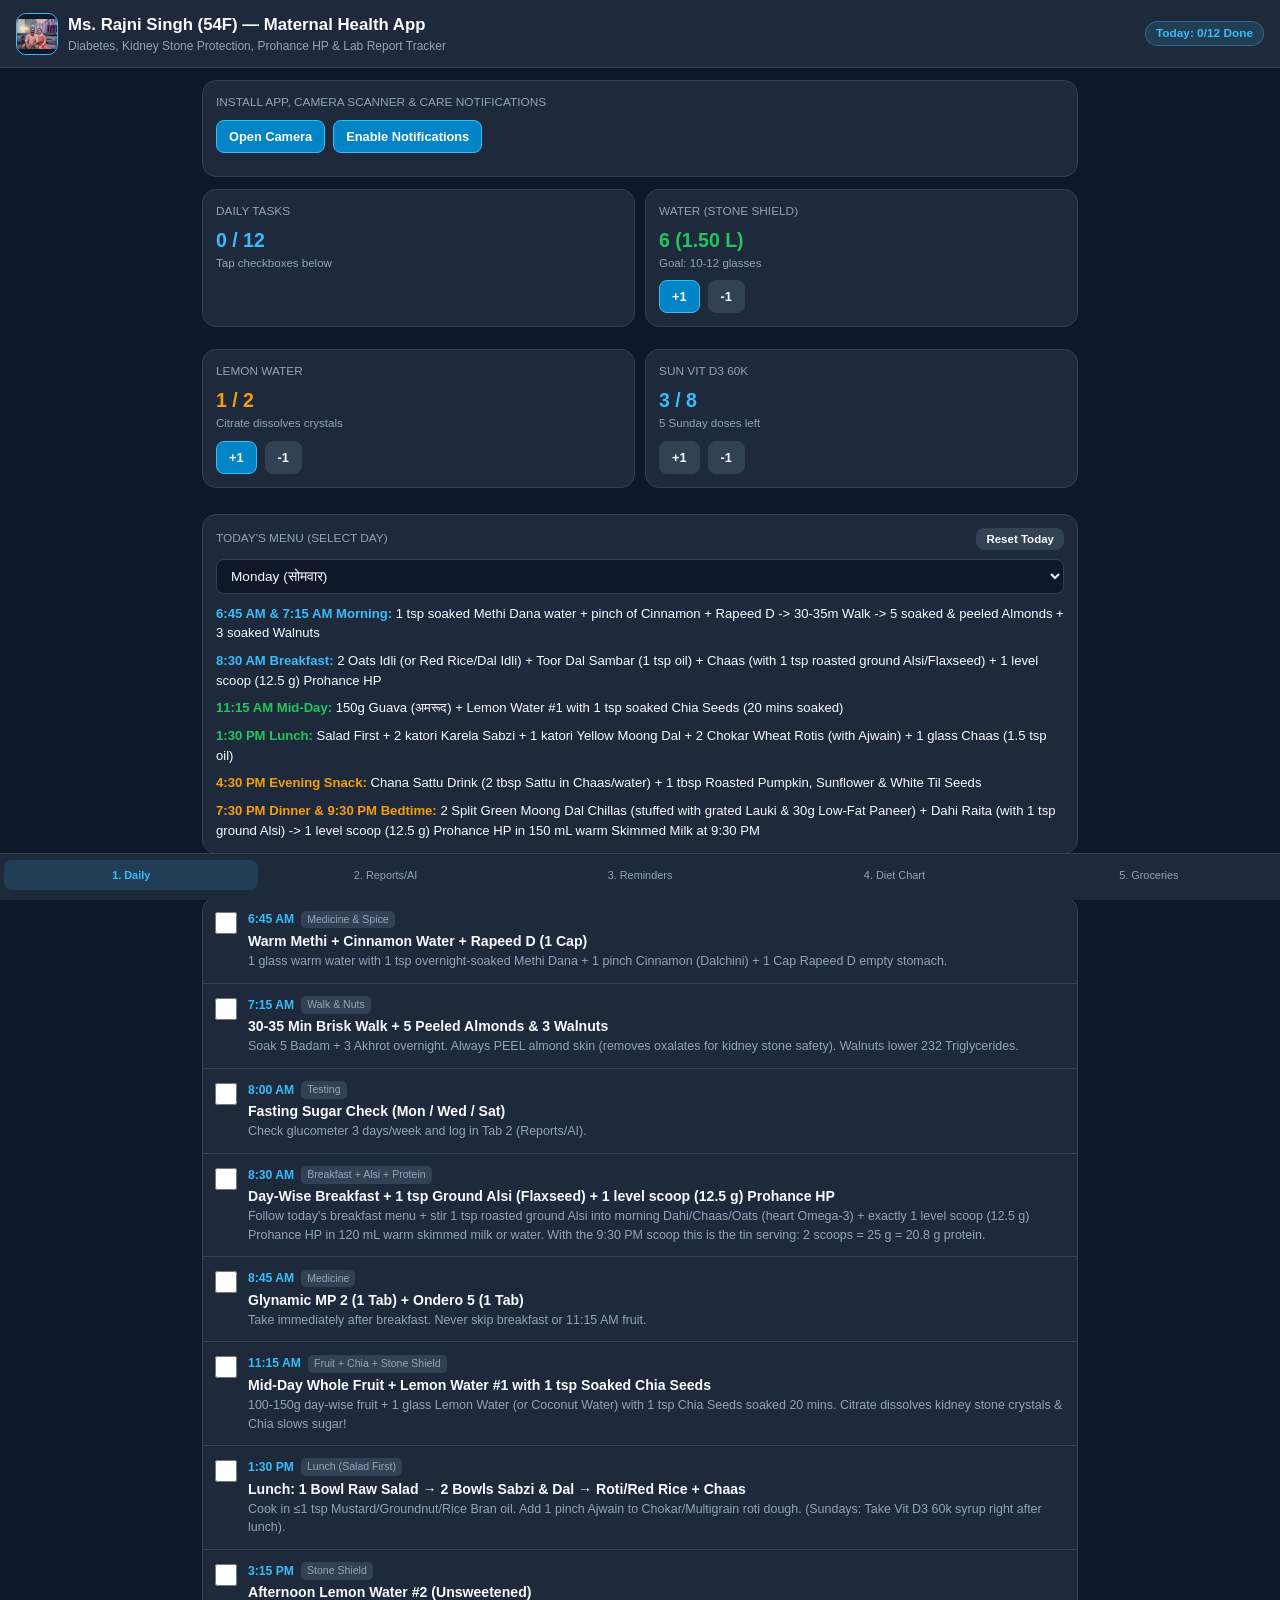
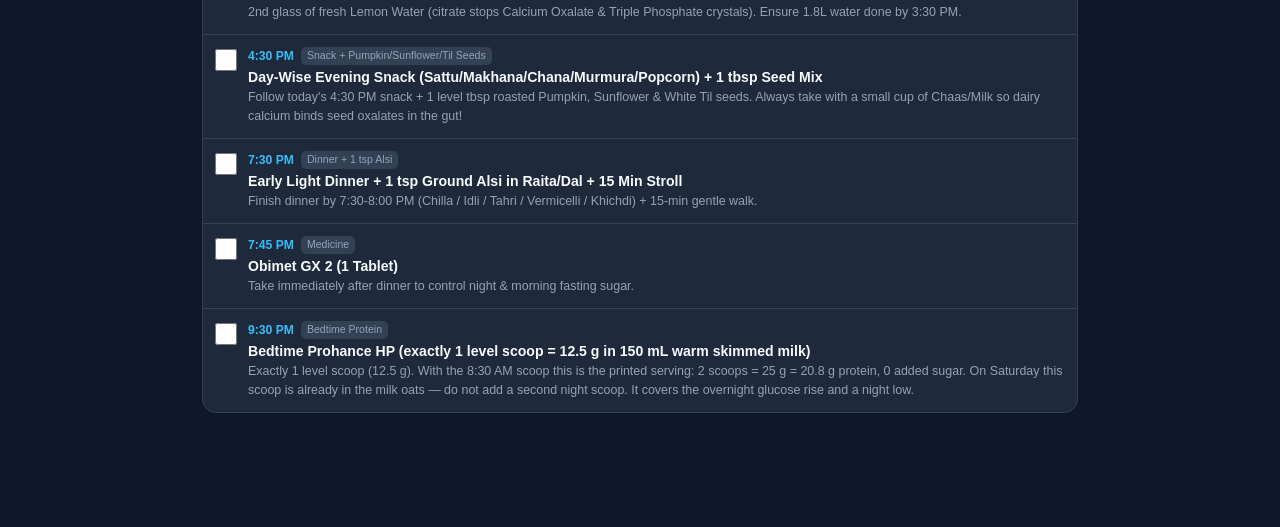
==== commit 1a52dfcc: "Match Prohance HP to the tin serving of 25 g. Use one 12.5 g scoop at breakfast and one at bedtime (" ====
--- a/index.html
+++ b/index.html
@@ -1,460 +1,460 @@
-<!DOCTYPE html>
-<html lang="en">
-<head>
-  <meta charset="UTF-8" />
-  <meta name="viewport" content="width=device-width, initial-scale=1.0, maximum-scale=1.0, user-scalable=no" />
-  <meta name="theme-color" content="#0f172a" />
-  <meta name="mobile-web-app-capable" content="yes" />
-  <meta name="apple-mobile-web-app-capable" content="yes" />
-  <meta name="apple-mobile-web-app-status-bar-style" content="black-translucent" />
-  <meta name="apple-mobile-web-app-title" content="Maternal Health App" />
-  <link rel="manifest" href="./manifest.json">
-  <link rel="icon" type="image/svg+xml" href="./assets/icon.svg" />
-  <link rel="apple-touch-icon" href="./assets/icon-180.png" />
-  <link rel="icon" type="image/png" sizes="32x32" href="./assets/icon-32.png" />
-  <link rel="icon" type="image/png" sizes="16x16" href="./assets/icon-16.png" />
-  <title>Maternal Health App — Ms. Rajni Singh Care Tracker</title>
-  <style>
-    :root {
-      --bg: #0f172a; --surface: #1e293b; --surface2: #334155; --border: #334155;
-      --text: #f8fafc; --muted: #94a3b8; --primary: #38bdf8; --primary-dark: #0284c7;
-      --success: #22c55e; --success-bg: rgba(34, 197, 94, 0.14);
-      --warn: #f59e0b; --warn-bg: rgba(245, 158, 11, 0.14);
-      --danger: #ef4444; --danger-bg: rgba(239, 68, 68, 0.14);
-      --info-bg: rgba(56, 189, 248, 0.14); --radius: 14px;
-    }
-    * { box-sizing: border-box; margin: 0; padding: 0; -webkit-tap-highlight-color: transparent; }
-    body { font-family: -apple-system, BlinkMacSystemFont, "Segoe UI", Roboto, sans-serif; background: var(--bg); color: var(--text); line-height: 1.5; padding-bottom: 90px; }
-    header { background: var(--surface); border-bottom: 1px solid var(--border); padding: 12px 16px; position: sticky; top: 0; z-index: 50; }
-    .header-top { display: flex; justify-content: space-between; align-items: center; gap: 10px; flex-wrap: wrap; }
-    .brand-row { display: flex; align-items: center; gap: 10px; }
-    .brand-avatar { width: 42px; height: 42px; border-radius: 10px; object-fit: cover; border: 1.5px solid var(--primary); }
-    h1 { font-size: 1.05rem; font-weight: 700; }
-    .badge { background: var(--info-bg); color: var(--primary); border: 1px solid rgba(56, 189, 248, 0.35); padding: 3px 10px; border-radius: 999px; font-size: 0.74rem; font-weight: 600; }
-    .subtitle { font-size: 0.75rem; color: var(--muted); }
-    .container { max-width: 900px; margin: 0 auto; padding: 12px; }
-
-    /* Pure CSS Tab Switching */
-    input.tab-radio { display: none; }
-    .tab-panel { display: none; }
-    #rad-daily:checked ~ .container #tab-daily,
-    #rad-reports:checked ~ .container #tab-reports,
-    #rad-schedule:checked ~ .container #tab-schedule,
-    #rad-diet:checked ~ .container #tab-diet,
-    #rad-grocery:checked ~ .container #tab-grocery {
-      display: block;
-    }
-    .bottom-nav { position: fixed; bottom: 0; left: 0; right: 0; background: var(--surface); border-top: 1px solid var(--border); display: grid; grid-template-columns: repeat(5, 1fr); z-index: 100; padding: 6px 4px 10px; }
-    .nav-label { background: transparent; border: none; color: var(--muted); display: flex; flex-direction: column; align-items: center; justify-content: center; gap: 2px; font-size: 0.68rem; padding: 7px 2px; border-radius: 8px; cursor: pointer; text-align: center; user-select: none; }
-    #rad-daily:checked ~ .bottom-nav label[for="rad-daily"],
-    #rad-reports:checked ~ .bottom-nav label[for="rad-reports"],
-    #rad-schedule:checked ~ .bottom-nav label[for="rad-schedule"],
-    #rad-diet:checked ~ .bottom-nav label[for="rad-diet"],
-    #rad-grocery:checked ~ .bottom-nav label[for="rad-grocery"] {
-      color: var(--primary); background: var(--info-bg); font-weight: 700;
-    }
-
-    .grid-2, .grid-4 { display: grid; gap: 10px; margin-bottom: 14px; }
-    .grid-2 { grid-template-columns: repeat(auto-fit, minmax(250px, 1fr)); }
-    .grid-4 { grid-template-columns: repeat(2, 1fr); }
-    .card { background: var(--surface); border: 1px solid var(--border); border-radius: var(--radius); padding: 13px; margin-bottom: 12px; }
-    .card-title { font-size: 0.74rem; text-transform: uppercase; color: var(--muted); margin-bottom: 5px; display: flex; justify-content: space-between; align-items: center; }
-    .stat-val { font-size: 1.22rem; font-weight: 700; }
-    .stat-sub { font-size: 0.72rem; color: var(--muted); }
-    .text-success { color: var(--success); } .text-warn { color: var(--warn); } .text-danger { color: var(--danger); } .text-primary { color: var(--primary); }
-    .btn-row { display: flex; gap: 8px; margin-top: 8px; flex-wrap: wrap; align-items: center; }
-    button, .btn { background: var(--surface2); color: var(--text); border: 1px solid var(--border); padding: 8px 12px; border-radius: 8px; font-size: 0.8rem; font-weight: 600; cursor: pointer; touch-action: manipulation; }
-    button.primary { background: var(--primary-dark); border-color: var(--primary); color: #fff; }
-    button.success { background: #15803d; border-color: var(--success); color: #fff; }
-    .callout { border-radius: var(--radius); padding: 11px 13px; margin-bottom: 10px; border-left: 4px solid var(--primary); background: var(--info-bg); }
-    .callout.warn { border-left-color: var(--warn); background: var(--warn-bg); }
-    .callout.danger { border-left-color: var(--danger); background: var(--danger-bg); }
-    .callout.success { border-left-color: var(--success); background: var(--success-bg); }
-    .callout-title { font-weight: 700; font-size: 0.87rem; margin-bottom: 3px; }
-    .callout-body { font-size: 0.8rem; color: #e2e8f0; }
-    .task-item { display: flex; align-items: flex-start; gap: 11px; padding: 12px; border-bottom: 1px solid var(--border); cursor: pointer; }
-    .task-item:last-child { border-bottom: none; }
-    .task-check { width: 22px; height: 22px; margin-top: 2px; accent-color: var(--success); flex-shrink: 0; cursor: pointer; }
-    .task-check:checked + .task-content { opacity: 0.5; }
-    .task-check:checked + .task-content .task-title { text-decoration: line-through; }
-    .task-content { flex: 1; }
-    .task-meta { display: flex; gap: 7px; align-items: center; margin-bottom: 2px; flex-wrap: wrap; }
-    .task-time { font-size: 0.76rem; font-weight: 700; color: var(--primary); }
-    .task-tag { font-size: 0.66rem; padding: 1px 6px; border-radius: 5px; background: var(--surface2); color: var(--muted); }
-    .task-title { font-weight: 600; font-size: 0.88rem; }
-    .task-desc { font-size: 0.78rem; color: var(--muted); }
-    select, input[type="text"], input[type="number"], input[type="date"] { width: 100%; background: var(--bg); color: var(--text); border: 1px solid var(--border); border-radius: 8px; padding: 8px 10px; font-size: 0.85rem; margin-top: 4px; }
-    label.field-lbl { font-size: 0.75rem; font-weight: 600; color: var(--muted); display: block; margin-top: 7px; }
-    .section-title { font-size: 0.96rem; font-weight: 700; margin: 12px 0 8px; }
-    .table-wrap { overflow-x: auto; }
-    table { width: 100%; border-collapse: collapse; font-size: 0.8rem; }
-    th, td { padding: 9px; text-align: left; border-bottom: 1px solid var(--border); vertical-align: top; }
-    th { color: var(--muted); font-size: 0.72rem; text-transform: uppercase; }
-    details.card { padding: 0; overflow: hidden; }
-    details.card summary { padding: 12px 14px; font-weight: 700; font-size: 0.86rem; cursor: pointer; background: var(--surface2); color: var(--primary); list-style: none; }
-    details.card .details-body { padding: 13px; }
-    #webcam {
-      width: 100%;
-      max-height: 320px;
-      background: #000;
-      border-radius: 10px;
-      margin-top: 10px;
-      display: none;
-      object-fit: cover;
-    }
-  </style>
-</head>
-<body>
-
-<!-- Pure CSS Radio Inputs for Bottom Navigation Tabs -->
-<input type="radio" name="main-tab" id="rad-daily" class="tab-radio" checked />
-<input type="radio" name="main-tab" id="rad-reports" class="tab-radio" />
-<input type="radio" name="main-tab" id="rad-schedule" class="tab-radio" />
-<input type="radio" name="main-tab" id="rad-diet" class="tab-radio" />
-<input type="radio" name="main-tab" id="rad-grocery" class="tab-radio" />
-
-<header>
-  <div class="header-top">
-    <div class="brand-row">
-      <img src="./assets/icon.svg" alt="Maa Care Icon" class="brand-avatar" />
-      <div>
-        <h1>Ms. Rajni Singh (54F) — Maternal Health App</h1>
-        <div class="subtitle">Diabetes, Kidney Stone Protection, Prohance HP & Lab Report Tracker</div>
-      </div>
-    </div>
-    <span class="badge" id="headerProgressBadge">Today: 0/12 Done</span>
-  </div>
-</header>
-
-<div class="container">
-
-  <!-- PWA INSTALL, CAMERA & NOTIFICATION CONTROLS BAR -->
-  <div class="card">
-    <div class="card-title"><span>Install App, Camera Scanner & Care Notifications</span></div>
-    <div class="btn-row">
-      <button type="button" class="success" id="installPwaBtn" style="display:none;">Install App on Phone</button>
-      <button type="button" class="primary" id="openCameraBtn">Open Camera</button>
-      <button type="button" class="success" id="capturePhotoBtn" style="display:none;">Capture Report Photo</button>
-      <button type="button" class="primary" id="enableNotificationsBtn">Enable Notifications</button>
-      <button type="button" id="testNotificationBtn" style="display:none;">Send Reminder Alert</button>
-    </div>
-    <div class="camera-container">
-      <video id="webcam" autoplay playsinline></video>
-      <canvas id="capturedCanvas" style="display:none;"></canvas>
-    </div>
-    <div class="stat-sub" id="pwaInstallStatus" style="margin-top:6px;"></div>
-    <div class="stat-sub" id="cameraStatus" style="margin-top:4px;"></div>
-    <div class="stat-sub" id="notificationStatus" style="margin-top:2px;"></div>
-    <div id="capturedGallery" class="grid-2" style="margin-top:10px;margin-bottom:0;"></div>
-  </div>
-
-  <!-- TAB 1: DAILY CHECKLIST -->
-  <section id="tab-daily" class="tab-panel">
-    <div class="grid-4">
-      <div class="card">
-        <div class="card-title"><span>Daily Tasks</span></div>
-        <div class="stat-val text-primary" id="statTasks">0 / 12</div>
-        <div class="stat-sub">Tap checkboxes below</div>
-      </div>
-      <div class="card">
-        <div class="card-title"><span>Water (Stone Shield)</span></div>
-        <div class="stat-val text-success" id="statWater">6 (1.50 L)</div>
-        <div class="stat-sub">Goal: 10-12 glasses</div>
-        <div class="btn-row">
-          <button type="button" class="primary" id="btnWaterPlus">+1</button>
-          <button type="button" id="btnWaterMinus">-1</button>
-        </div>
-      </div>
-      <div class="card">
-        <div class="card-title"><span>Lemon Water</span></div>
-        <div class="stat-val text-warn" id="statLemon">1 / 2</div>
-        <div class="stat-sub">Citrate dissolves crystals</div>
-        <div class="btn-row">
-          <button type="button" class="primary" id="btnLemonPlus">+1</button>
-          <button type="button" id="btnLemonMinus">-1</button>
-        </div>
-      </div>
-      <div class="card">
-        <div class="card-title"><span>Sun Vit D3 60k</span></div>
-        <div class="stat-val text-primary" id="statVitD">3 / 8</div>
-        <div class="stat-sub" id="statVitDSub">Cap at 8 doses</div>
-        <div class="btn-row">
-          <button type="button" id="btnVitDPlus">+1</button>
-          <button type="button" id="btnVitDMinus">-1</button>
-        </div>
-      </div>
-    </div>
-
-    <div class="card">
-      <div class="card-title">
-        <span>Today's Menu (Select Day)</span>
-        <button type="button" id="btnResetDay" style="padding:4px 9px;font-size:0.72rem;">Reset Today</button>
-      </div>
-      <select id="daySelect">
-        <option value="0">Monday (सोमवार)</option>
-        <option value="1">Tuesday (मंगलवार)</option>
-        <option value="2">Wednesday (बुधवार)</option>
-        <option value="3">Thursday (गुरुवार)</option>
-        <option value="4">Friday (शुक्रवार)</option>
-        <option value="5">Saturday (शनिवार)</option>
-        <option value="6">Sunday (रविवार)</option>
-      </select>
-      <div id="todayMenuBox" style="margin-top:10px;display:grid;gap:8px;font-size:0.82rem;">
-        <div><strong style="color:var(--primary);">6:45 AM &amp; 7:15 AM Morning:</strong> 1 tsp soaked Methi Dana water + 1 pinch Cinnamon + Rapeed D &rarr; 30-35m Walk &rarr; 5 soaked &amp; peeled Almonds + 3 soaked Walnuts</div>
-        <div><strong style="color:var(--primary);">8:30 AM Breakfast:</strong> 2 Oats Idli (or Red Rice/Dal Idli) + Toor Dal Sambar (1 tsp oil) + Chaas (with 1 tsp roasted ground Alsi/Flaxseed) + 1 scoop Prohance HP</div>
-        <div><strong style="color:var(--success);">11:15 AM Mid-Day:</strong> 150g Guava (अमरूद) + 1 glass Warm Lemon Water #1 (with 1 tsp soaked Chia Seeds)</div>
-        <div><strong style="color:var(--success);">1:30 PM Lunch:</strong> Salad First (Cucumber/Radish) + 2 katori Karela Sabzi + 1 katori Yellow Moong Dal + 2 Chokar Wheat Rotis (with Ajwain) + 1 glass Chaas</div>
-        <div><strong style="color:var(--warn);">4:30 PM Evening Snack:</strong> 1 glass Chana Sattu (2 tbsp) in buttermilk/water + 1 tbsp Roasted Pumpkin &amp; Sunflower Seeds (paired with Chaas calcium for stone safety)</div>
-        <div><strong style="color:var(--warn);">7:30 PM Dinner &amp; 9:30 PM Bedtime:</strong> 2 Green Split Moong Dal Chillas (stuffed with grated Lauki &amp; 30g Low-Fat Paneer) + 1 katori Dahi Raita (with 1/2 tsp roasted Til) &rarr; 1.5 scoops Prohance HP in 150mL warm Skimmed Milk at 9:30 PM</div>
-      </div>
-    </div>
-
-    <div class="section-title">Step-by-Step Daily Checklist (6:45 AM – 9:30 PM)</div>
-    <div class="card" style="padding:0;" id="dailyTasksList">
-      <label class="task-item"><input type="checkbox" class="task-check" data-task="dt1" /><div class="task-content"><div class="task-meta"><span class="task-time">6:45 AM</span><span class="task-tag">Medicine &amp; Spice</span></div><div class="task-title">Warm Methi + Cinnamon Water + Rapeed D (1 Cap)</div><div class="task-desc">1 glass warm water with 1 tsp overnight-soaked Methi Dana + 1 pinch Cinnamon (Dalchini) + 1 Cap Rapeed D empty stomach.</div></div></label>
-      <label class="task-item"><input type="checkbox" class="task-check" data-task="dt2" /><div class="task-content"><div class="task-meta"><span class="task-time">7:15 AM</span><span class="task-tag">Walk &amp; Nuts</span></div><div class="task-title">30-35 Min Brisk Walk + 5 Peeled Almonds &amp; 3 Walnuts</div><div class="task-desc">Soak 5 Badam + 3 Akhrot overnight. Always PEEL almond skin (removes oxalates for kidney stone safety). Walnuts lower 232 Triglycerides.</div></div></label>
-      <label class="task-item"><input type="checkbox" class="task-check" data-task="dt3" /><div class="task-content"><div class="task-meta"><span class="task-time">8:00 AM</span><span class="task-tag">Testing</span></div><div class="task-title">Fasting Sugar Check (Mon / Wed / Sat)</div><div class="task-desc">Check glucometer 3 days/week and log in Tab 2 (Reports/AI).</div></div></label>
-      <label class="task-item"><input type="checkbox" class="task-check" data-task="dt4" /><div class="task-content"><div class="task-meta"><span class="task-time">8:30 AM</span><span class="task-tag">Breakfast + Alsi + Protein</span></div><div class="task-title">Day-Wise Breakfast + 1 tsp Ground Alsi (Flaxseed) + 1 Scoop Prohance HP</div><div class="task-desc">Follow today's breakfast menu + stir 1 tsp roasted ground Alsi into morning Dahi/Chaas/Oats (heart Omega-3) + 1 level scoop Prohance HP in 120mL warm Skimmed Milk/water.</div></div></label>
-      <label class="task-item"><input type="checkbox" class="task-check" data-task="dt5" /><div class="task-content"><div class="task-meta"><span class="task-time">8:45 AM</span><span class="task-tag">Medicine</span></div><div class="task-title">Glynamic MP 2 (1 Tab) + Ondero 5 (1 Tab)</div><div class="task-desc">Take immediately after breakfast. Never skip breakfast or 11:15 AM fruit.</div></div></label>
-      <label class="task-item"><input type="checkbox" class="task-check" data-task="dt6" /><div class="task-content"><div class="task-meta"><span class="task-time">11:15 AM</span><span class="task-tag">Fruit + Chia + Stone Shield</span></div><div class="task-title">Mid-Day Whole Fruit + Lemon Water #1 with 1 tsp Soaked Chia Seeds</div><div class="task-desc">100-150g day-wise fruit + 1 glass Lemon Water (or Coconut Water) with 1 tsp Chia Seeds soaked 20 mins. Citrate dissolves kidney stone crystals &amp; Chia slows sugar!</div></div></label>
-      <label class="task-item"><input type="checkbox" class="task-check" data-task="dt7" /><div class="task-content"><div class="task-meta"><span class="task-time">1:30 PM</span><span class="task-tag">Lunch (Salad First)</span></div><div class="task-title">Lunch: 1 Bowl Raw Salad &rarr; 2 Bowls Sabzi &amp; Dal &rarr; Roti/Red Rice + Chaas</div><div class="task-desc">Cook in &le;1 tsp Mustard/Groundnut/Rice Bran oil. Add 1 pinch Ajwain to Chokar/Multigrain roti dough. (Sundays: Take Vit D3 60k syrup right after lunch).</div></div></label>
-      <label class="task-item"><input type="checkbox" class="task-check" data-task="dt8" /><div class="task-content"><div class="task-meta"><span class="task-time">3:15 PM</span><span class="task-tag">Stone Shield</span></div><div class="task-title">Afternoon Lemon Water #2 (Unsweetened)</div><div class="task-desc">2nd glass of fresh Lemon Water (citrate stops Calcium Oxalate &amp; Triple Phosphate crystals). Ensure 1.8L water done by 3:30 PM.</div></div></label>
-      <label class="task-item"><input type="checkbox" class="task-check" data-task="dt9" /><div class="task-content"><div class="task-meta"><span class="task-time">4:30 PM</span><span class="task-tag">Snack + Pumpkin/Sunflower/Til Seeds</span></div><div class="task-title">Day-Wise Evening Snack (Sattu/Makhana/Chana/Murmura/Popcorn) + 1 tbsp Seed Mix</div><div class="task-desc">Follow today's 4:30 PM snack + 1 level tbsp roasted Pumpkin, Sunflower &amp; White Til seeds. Always take with a small cup of Chaas/Milk so dairy calcium binds seed oxalates in the gut!</div></div></label>
-      <label class="task-item"><input type="checkbox" class="task-check" data-task="dt10" /><div class="task-content"><div class="task-meta"><span class="task-time">7:30 PM</span><span class="task-tag">Dinner + 1 tsp Alsi</span></div><div class="task-title">Early Light Dinner + 1 tsp Ground Alsi in Raita/Dal + 15 Min Stroll</div><div class="task-desc">Finish dinner by 7:30-8:00 PM (Chilla / Idli / Tahri / Vermicelli / Khichdi) + 15-min gentle walk.</div></div></label>
-      <label class="task-item"><input type="checkbox" class="task-check" data-task="dt11" /><div class="task-content"><div class="task-meta"><span class="task-time">7:45 PM</span><span class="task-tag">Medicine</span></div><div class="task-title">Obimet GX 2 (1 Tablet)</div><div class="task-desc">Take immediately after dinner to control night &amp; morning fasting sugar.</div></div></label>
-      <label class="task-item"><input type="checkbox" class="task-check" data-task="dt12" /><div class="task-content"><div class="task-meta"><span class="task-time">9:30 PM</span><span class="task-tag">Bedtime Protein</span></div><div class="task-title">Bedtime Prohance HP (1 to 1.5 Scoops in 150mL Warm Skimmed Milk)</div><div class="task-desc">Prevents overnight liver glucose surge (lowering 225 morning fasting sugar) &amp; protects against night low sugar.</div></div></label>
-    </div>
-  </section>
-
-  <!-- TAB 2: REPORTS & SMART JUDGEMENT -->
-  <section id="tab-reports" class="tab-panel">
-    <details class="card">
-      <summary>+ Tap Here to Log New Sugar Reading or Lab Report</summary>
-      <div class="details-body">
-        <div class="grid-2">
-          <div>
-            <label class="field-lbl">Date</label><input type="date" id="inpDate" value="2026-10-26" />
-            <label class="field-lbl">Label</label><input type="text" id="inpLabel" placeholder="Home Check / Nov 8 Lab Report" />
-            <label class="field-lbl">Fasting Sugar (mg/dL)</label><input type="number" id="inpFasting" placeholder="210" />
-            <label class="field-lbl">Post-Meal (PP) Sugar (mg/dL)</label><input type="number" id="inpPP" placeholder="235" />
-            <label class="field-lbl">HbA1c (%)</label><input type="number" step="0.1" id="inpHba1c" placeholder="12.0" />
-          </div>
-          <div>
-            <label class="field-lbl">Triglycerides (mg/dL)</label><input type="number" id="inpTG" placeholder="232" />
-            <label class="field-lbl">Creatinine & eGFR</label><div style="display:flex;gap:6px;"><input type="number" step="0.01" id="inpCreat" placeholder="0.61" /><input type="number" id="inpEgfr" placeholder="106" /></div>
-            <label class="field-lbl">Vitamin D (nmol/L) & Calcium (mg/dL)</label><div style="display:flex;gap:6px;"><input type="number" step="0.1" id="inpVitD" placeholder="48" /><input type="number" step="0.1" id="inpCalc" placeholder="9.29" /></div>
-            <label class="field-lbl">Urine Yeast & Crystals (/hpf)</label><div style="display:flex;gap:6px;"><input type="number" step="0.1" id="inpYeast" placeholder="0.0" /><input type="number" step="0.1" id="inpCrystals" placeholder="0.0" /></div>
-            <label class="field-lbl">Notes</label><input type="text" id="inpNotes" placeholder="Symptoms or doctor notes..." />
-          </div>
-        </div>
-        <div class="btn-row">
-          <button type="button" class="success" id="btnSaveReport">Save & Recalculate Guidance</button>
-        </div>
-      </div>
-    </details>
-
-    <div class="section-title">Live Automated Clinical Judgement</div>
-    <div id="dynamicAdviceContainer">
-      <div class="callout warn"><div class="callout-title">Active Sugar Reduction (Fasting: 225 | PP: 254 mg/dL)</div><div class="callout-body">PP sugar dropped by 205 mg/dL (from 459.3 to 254), but remains above the 180 mg/dL kidney threshold. Continue Glynamic MP2 + Ondero 5 after breakfast, Obimet GX2 after 7:30 PM dinner, and 1.5 scoops Prohance HP at 9:30 PM.</div></div>
-      <div class="callout warn"><div class="callout-title">Urine Yeast & Stone Crystal Shield Active</div><div class="callout-body">Drink 2.5-3.0L water + 2 glasses unsweetened Lemon Water daily (citrate dissolves Calcium Oxalate crystals). Repeat Urine R/E around Nov 8-10.</div></div>
-      <div class="callout"><div class="callout-title">Vitamin D3 60k Weekly Course (3/8 Done — 5 Left)</div><div class="callout-body">Give 1 Sugar-Free 60k IU bottle every Sunday immediately AFTER Lunch. Cap at 8 doses total due to past kidney stone surgery.</div></div>
-      <div class="callout success"><div class="callout-title">Kidneys Healthy (Creatinine 0.61 | eGFR 106) — Safe for 2 Scoops Prohance HP/Day</div><div class="callout-body">Normal kidney filtration. Continue 1 scoop Prohance HP at Breakfast + 1-1.5 scoops at 9:30 PM Bedtime.</div></div>
-    </div>
-
-    <div class="section-title">Report History</div>
-    <div class="card table-wrap" style="padding:0;">
-      <table id="reportsTable">
-        <thead><tr><th>Date</th><th>Fasting/PP</th><th>HbA1c/TG</th><th>Kidney/VitD</th><th>Urine</th></tr></thead>
-        <tbody>
-          <tr><td><strong>2026-10-25</strong><br/>3-Wk Check + Itra 200</td><td><strong>225 / 254</strong></td><td>12.0% | TG:232</td><td>Cr:0.61 | VitD:48</td><td>Y:5.0 C:1.0</td></tr>
-          <tr><td><strong>2026-10-04</strong><br/>Baseline Lal PathLabs</td><td><strong>230.9 / 459.3</strong></td><td>12.0% | TG:232</td><td>Cr:0.61 | VitD:36.7</td><td>Y:36.6 C:1.5</td></tr>
-        </tbody>
-      </table>
-    </div>
-  </section>
-
-  <!-- TAB 3: CHECKUP REMINDERS -->
-  <section id="tab-schedule" class="tab-panel">
-    <div class="section-title">12-Month Checkup & Lab Test Reminders</div>
-    <div class="card" style="padding:0;" id="checkupListContainer">
-      <label class="task-item"><input type="checkbox" class="task-check" data-chk="c1" /><div class="task-content"><div class="task-meta"><span class="task-time">Nov 8–10, 2026 (In 2 Weeks)</span></div><div class="task-title">Urine Infection & Crystal Clearance Check</div><div class="task-desc"><strong>Tests:</strong> Urine Routine & Microscopy (Urine R/E) + Fasting & PP Sugar.<br/>Confirms Yeast (36.6 /hpf), Bacteria (96 /hpf), and Oxalate crystals cleared after Itra 200.</div></div></label>
-      <label class="task-item"><input type="checkbox" class="task-check" data-chk="c2" /><div class="task-content"><div class="task-meta"><span class="task-time">Dec 6, 2026 (At 8 Weeks)</span></div><div class="task-title">Finish 8th Weekly Vitamin D3 60k Bottle & Stop Weekly Dosing</div><div class="task-desc"><strong>Rule:</strong> Cap weekly 60k IU syrup at 8 bottles total to prevent excess urinary calcium (kidney stone history).</div></div></label>
-      <label class="task-item"><input type="checkbox" class="task-check" data-chk="c3" /><div class="task-content"><div class="task-meta"><span class="task-time">Jan 6–10, 2027 (At 3 Months)</span></div><div class="task-title">Major 90-Day Diabetes, Lipid, Vit D & Stone Safety Review</div><div class="task-desc"><strong>Tests:</strong> HbA1c, Lipid Profile (TG/HDL/LDL), LFT (ALT/ALP), 25-(OH) Vit D, Serum Calcium, Creatinine, Uric Acid.</div></div></label>
-      <label class="task-item"><input type="checkbox" class="task-check" data-chk="c4" /><div class="task-content"><div class="task-meta"><span class="task-time">Feb / Mar 2027 (Annual)</span></div><div class="task-title">Ultrasound Whole Abdomen (KUB) & Retina Eye Check</div><div class="task-desc"><strong>Tests:</strong> USG Abdomen/Pelvis (KUB for silent stones + fatty liver) + Dilated Fundus Eye Exam.</div></div></label>
-      <label class="task-item"><input type="checkbox" class="task-check" data-chk="c5" /><div class="task-content"><div class="task-meta"><span class="task-time">Apr 6–10, 2027 (At 6 Months)</span></div><div class="task-title">6-Month HbA1c, Kidney & Urine Crystal Check</div><div class="task-desc"><strong>Tests:</strong> HbA1c, Fasting/PP Sugar, Urine R/E, Serum Creatinine & eGFR.</div></div></label>
-      <label class="task-item"><input type="checkbox" class="task-check" data-chk="c6" /><div class="task-content"><div class="task-meta"><span class="task-time">Oct 6, 2027 (At 12 Months)</span></div><div class="task-title">Annual Master Checkup + Vitamin B12 + Urine ACR</div><div class="task-desc"><strong>Tests:</strong> Swasthfit Super 4 + Vitamin B12 (annual check for Metformin) + Urine Microalbumin (ACR) + ECG.</div></div></label>
-    </div>
-  </section>
-
-  <!-- TAB 4: DIET & MEDICINES -->
-  <section id="tab-diet" class="tab-panel">
-    <div class="callout success">
-      <div class="callout-title">100% Grocery Utilization + Kidney Stone, Heart &amp; Diabetes Safety Protocol</div>
-      <div class="callout-body">
-        • <strong>How All 5 Seeds &amp; 2 Nuts Are Safely Utilized Every Day:</strong><br/>
-        &nbsp;&nbsp;1) <strong>7:15 AM:</strong> 5 soaked &amp; <em>peeled</em> Almonds (बादाम) + 3 soaked Walnuts (अखरोट) — peeling removes almond oxalates; walnuts lower 232 Triglycerides.<br/>
-        &nbsp;&nbsp;2) <strong>8:30 AM &amp; 7:30 PM:</strong> 1 tsp roasted ground Flaxseeds (अलसी) stirred into Breakfast Chaas/Dahi &amp; 1 tsp into Dinner Raita/Dal (= 8g/day = 250g/month).<br/>
-        &nbsp;&nbsp;3) <strong>11:15 AM:</strong> 1 tsp Chia Seeds (चिया बीज) soaked 20 mins in Lemon Water #1 (= 8g/day = 250g/month). Citrate in lemon + hydration keeps kidneys 100% stone-safe!<br/>
-        &nbsp;&nbsp;4) <strong>4:30 PM Evening:</strong> 1 level tbsp Mixed Seeds Jar (1 tsp Pumpkin + 1 tsp Sunflower + 1 tsp White Til = 15g/day = 450g/month) ALWAYS paired with 1 small cup of Chaas/Curd so dairy calcium binds oxalates in the stomach!<br/>
-        • <strong>Cooking Oil Budget (2 Liters/Month):</strong> Strictly <strong>1 tsp oil at Breakfast + 1.5 tsp at Lunch + 1 tsp at Dinner = 3.5 tsp/day</strong> (Rotate Mustard, Groundnut, Rice Bran, or Olive Oil).<br/>
-        • <strong>Prohance HP (3 Tins/Month):</strong> 1 level scoop (~18g) at 8:30 AM Breakfast + 1.5 level scoops (~22g) at 9:30 PM Bedtime in warm Skimmed Milk.
-      </div>
-    </div>
-
-    <div class="section-title">Complete 7-Day Meal-by-Meal Schedule (Utilizing All 28 Groceries)</div>
-    <div class="card table-wrap" style="padding:0;">
-      <table>
-        <thead>
-          <tr>
-            <th>Day</th>
-            <th>6:45 AM – 8:30 AM<br/>(Morning &amp; Breakfast)</th>
-            <th>11:15 AM Mid-Day<br/>(Fruit + Chia + Lemon)</th>
-            <th>1:30 PM Lunch<br/>(Salad First &rarr; Sabzi/Dal/Roti)</th>
-            <th>4:30 PM Evening<br/>(Rotating Snack + Seed Mix)</th>
-            <th>7:30 PM Dinner &amp; 9:30 PM<br/>(Light Dinner + Prohance HP)</th>
-          </tr>
-        </thead>
-        <tbody>
-          <tr>
-            <td><strong>Mon<br/>(सोमवार)</strong></td>
-            <td>• 6:45 AM: Soaked Methi + Cinnamon water + Rapeed D<br/>• 7:15 AM: 5 peeled Almonds + 3 Walnuts<br/>• 8:30 AM: <strong>2 Oats Idli</strong> + <strong>Toor Dal Sambar</strong> + Chaas (with <strong>1 tsp ground Alsi</strong>) + <strong>1 scoop Prohance HP</strong></td>
-            <td><strong>150g Guava (अमरूद)</strong> + Lemon Water #1 with <strong>1 tsp soaked Chia Seeds</strong></td>
-            <td>1 bowl Cucumber/Radish Salad + <strong>2 katori Karela Sabzi</strong> + <strong>1 katori Yellow Moong Dal</strong> + <strong>2 Chokar Wheat Rotis (with Ajwain)</strong> + 1 glass Chaas (1.5 tsp Mustard Oil)</td>
-            <td><strong>Chana Sattu Drink</strong> (2 heaped tbsp Sattu in Chaas/water with jeera) + <strong>1 tbsp Pumpkin, Sunflower &amp; Til Seed Mix</strong></td>
-            <td><strong>2 Split Green Moong Dal Chillas</strong> (stuffed with grated Lauki &amp; 30g Low-Fat Paneer) + Dahi Raita (with <strong>1 tsp ground Alsi</strong>) &rarr; <strong>1.5 scoops Prohance HP</strong> in warm Skimmed Milk at 9:30 PM</td>
-          </tr>
-          <tr>
-            <td><strong>Tue<br/>(मंगलवार)</strong></td>
-            <td>• Methi + Cinnamon water<br/>• 5 peeled Almonds + 3 Walnuts<br/>• 8:30 AM: <strong>1 bowl Thick Veg Poha</strong> (with peas, beans &amp; 2 tbsp <strong>steamed Sabut Moong sprouts</strong>) + Unsweetened Tea + <strong>1 scoop Prohance HP</strong> + <strong>1 tsp ground Alsi</strong></td>
-            <td><strong>150g Apple (सेब)</strong> + Lemon Water #1 with <strong>1 tsp soaked Chia Seeds</strong> + Tender Coconut Water</td>
-            <td>1 bowl Salad + <strong>2 katori Methi/Lauki Paneer</strong> (or blanched-and-drained Palak with <strong>60g Low-Fat Paneer</strong>) + <strong>1 katori Chana Dal</strong> + <strong>2 Chokar Wheat Rotis</strong> + Chaas</td>
-            <td><strong>1 bowl Roasted Phool Makhana</strong> (dry-roasted with black pepper &amp; turmeric) + Unsweetened Tea + <strong>1 tbsp Pumpkin, Sunflower &amp; Til Seeds</strong> + small cup Chaas</td>
-            <td><strong>2 Large Ragi/Oats/Dal Idlis</strong> + <strong>1 bowl Drumstick (Munga) Toor Dal Sambar</strong> + Chaas (with <strong>1 tsp ground Alsi</strong>) &rarr; <strong>1 scoop Prohance HP</strong> at 9:30 PM</td>
-          </tr>
-          <tr>
-            <td><strong>Wed<br/>(बुधवार)</strong></td>
-            <td>• Methi + Cinnamon water<br/>• 5 peeled Almonds + 3 Walnuts<br/>• 8:30 AM: <strong>2 Besan Chillas</strong> stuffed with <strong>50g grated Low-Fat Paneer</strong> &amp; veggies + Mint Chutney + Chaas (with <strong>1 tsp ground Alsi</strong>) + <strong>1 scoop Prohance HP</strong></td>
-            <td><strong>150g Papaya (पपीता)</strong> + Lemon Water #1 with <strong>1 tsp soaked Chia Seeds</strong></td>
-            <td>1 bowl Salad + <strong>2 katori Lauki Sabzi</strong> + <strong>1 katori Toor/Arhar Dal</strong> + <strong>1 Chokar Roti + 1 small katori Red/Brown Rice</strong> + Curd</td>
-            <td><strong>1 bowl Unsalted Bhuna Chana (Roasted Chana)</strong> + Unsweetened Tea + <strong>1 tbsp Pumpkin, Sunflower &amp; Til Seeds</strong> + small cup Chaas</td>
-            <td><strong>1 bowl Brown Rice &amp; Soya Chunks (Nutrela) Veg Tahri/Pulao</strong> (double veggies + 30g Soya Chunks) + Clear Veg Soup + Raita (with <strong>1 tsp ground Alsi</strong>) &rarr; <strong>1.5 scoops Prohance HP</strong> at 9:30 PM</td>
-          </tr>
-          <tr>
-            <td><strong>Thu<br/>(गुरुवार)</strong></td>
-            <td>• Methi + Cinnamon water<br/>• 5 peeled Almonds + 3 Walnuts<br/>• 8:30 AM: <strong>1 bowl Coarse Wheat/Millet Rava Veg Upma</strong> + <strong>1 tsp ground Alsi</strong> + <strong>1 scoop Prohance HP</strong> in Skimmed Milk</td>
-            <td><strong>150g Pear (नाशपाती) or Kiwi</strong> + Lemon Water #1 with <strong>1 tsp soaked Chia Seeds</strong> + Coconut Water</td>
-            <td>1 bowl Salad + <strong>1 katori Mix Veg (Cabbage/Cauliflower/Beans)</strong> + <strong>1 katori Methi/Lauki Moong Dal</strong> + <strong>2 Multigrain/Jowar/Bajra Rotis</strong> + Chaas</td>
-            <td><strong>1 bowl Murmura Bhel (बिना नमकीन)</strong> tossed with boiled Kala Chana, cucumber, deseeded tomato, lemon + <strong>1 tbsp Pumpkin, Sunflower &amp; Til Seeds</strong></td>
-            <td><strong>1 bowl Roasted Wheat/Ragi Vermicelli (सेवई)</strong> with veggies + <strong>50g Roasted Low-Fat Paneer (पनीर भुना)</strong> + <strong>Steamed Broccoli</strong> + Raita (with <strong>1 tsp Alsi</strong>) &rarr; <strong>1 scoop Prohance HP</strong> at 9:30 PM</td>
-          </tr>
-          <tr>
-            <td><strong>Fri<br/>(शुक्रवार)</strong></td>
-            <td>• Methi + Cinnamon water<br/>• 5 peeled Almonds + 3 Walnuts<br/>• 8:30 AM: <strong>1 bowl Steamed Sprouts (Sabut Green Moong + Kala Chana + Soybean Seeds)</strong> with lemon &amp; cucumber + <strong>1 tsp ground Alsi</strong> + <strong>1 scoop Prohance HP</strong></td>
-            <td><strong>1 Orange (संतरा) or Mosambi</strong> + Lemon Water #1 with <strong>1 tsp soaked Chia Seeds</strong></td>
-            <td>1 bowl Salad + <strong>2 katori Kala Chana &amp; Soya Chunks Sabzi (or Rajma)</strong> + <strong>1 Multigrain Roti + 1 small katori Red/Brown Rice</strong> + Chaas</td>
-            <td><strong>Chana Sattu Drink (2 tbsp Sattu)</strong> OR <strong>1 bowl Homemade Unsalted Popcorn (मक्का दाने)</strong> + Unsweetened Tea + <strong>1 tbsp Pumpkin, Sunflower &amp; Til Seeds</strong></td>
-            <td><strong>1.5 katori Thick Yellow &amp; Green Moong Dal</strong> + <strong>1 Multigrain/Chokar Roti</strong> + Salad + Dahi (with <strong>1 tsp Alsi</strong>) &rarr; <strong>1.5 scoops Prohance HP</strong> at 9:30 PM</td>
-          </tr>
-          <tr>
-            <td><strong>Sat<br/>(शनिवार)</strong></td>
-            <td>• Methi + Cinnamon water<br/>• 5 peeled Almonds + 3 Walnuts<br/>• 8:30 AM: <strong>1 bowl Savory Veg Broken Wheat (Daliya) Khichdi</strong> (with Split Green Moong Dal &amp; veggies) + Dahi (with <strong>1 tsp ground Alsi</strong>) + <strong>1 scoop Prohance HP</strong></td>
-            <td><strong>150g Guava or Plum (आलूबुखारा)</strong> + Lemon Water #1 with <strong>1 tsp soaked Chia Seeds</strong> + Coconut Water</td>
-            <td>1 bowl Salad + <strong>2 katori Taroee (Ridge Gourd) &amp; Munga (Drumstick) Sabzi</strong> + <strong>1 katori Chana + Toor Dal</strong> + <strong>2 Chokar Wheat Rotis</strong> + Raita</td>
-            <td><strong>1 bowl Roasted Makhana + Bhuna Chana Mix</strong> + Unsweetened Tea + <strong>1 tbsp Pumpkin, Sunflower &amp; Til Seeds</strong> + small cup Chaas</td>
-            <td><strong>1 large bowl Unsweetened Skimmed Milk + Rolled Oats (or Milk Daliya)</strong> cooked with pinch of Cinnamon, <strong>1 tsp ground Alsi</strong> &amp; <strong>1.5 scoops Prohance HP</strong> stirred in</td>
-          </tr>
-          <tr>
-            <td><strong>Sun<br/>(रविवार)</strong></td>
-            <td>• Methi + Cinnamon water<br/>• 5 peeled Almonds + 3 Walnuts<br/>• 8:30 AM: <strong>1 Crisp Moong Dal / Oats Dosa</strong> + <strong>Toor Dal Sambar</strong> (or 1 low-oil Methi/Gobhi Stuffed Chokar Paratha + Dahi) + <strong>1 tsp ground Alsi</strong> + <strong>1 scoop Prohance HP</strong></td>
-            <td><strong>150g Apple or Jamun/Papaya</strong> + Lemon Water #1 with <strong>1 tsp soaked Chia Seeds</strong></td>
-            <td>1 bowl Salad + <strong>2 katori Lobia (Black-Eyed Peas) / Rajma / Gwar Phali Beans Sabzi</strong> + <strong>2 Multigrain Rotis</strong> + Chaas + <strong>Weekly Vitamin D3 60,000 IU Syrup right after lunch!</strong></td>
-            <td><strong>Chana Sattu Drink (2 tbsp)</strong> OR <strong>1 bowl Murmura / Popcorn</strong> + Unsweetened Tea + <strong>1 tbsp Pumpkin, Sunflower &amp; Til Seeds</strong></td>
-            <td><strong>1 large bowl Split Green Moong Dal + Red/Brown Rice Kinki Veg Khichdi</strong> (2 parts dal &amp; veggies : 1 part rice) + Dahi (with <strong>1 tsp Alsi</strong>) &rarr; <strong>1 scoop Prohance HP</strong> at 9:30 PM</td>
-          </tr>
-        </tbody>
-      </table>
-    </div>
-  </section>
-
-  <!-- TAB 5: GROCERIES -->
-  <section id="tab-grocery" class="tab-panel">
-    <div style="display:flex;justify-content:space-between;align-items:center;flex-wrap:wrap;gap:8px;margin-bottom:8px;">
-      <div class="section-title" style="margin:0;" id="groceryCountTitle">1-Month Complete Grocery Checklist (28 Items)</div>
-      <div class="btn-row" style="margin-top:0;">
-        <button type="button" id="btnCheckAllGroc" style="padding:5px 10px;font-size:0.74rem;">Check All</button>
-        <button type="button" id="btnResetGroc" style="padding:5px 10px;font-size:0.74rem;">Reset List</button>
-      </div>
-    </div>
-    <div class="card" style="padding:0;" id="groceryListContainer">
-      <!-- 1-2. Supplements -->
-      <label class="task-item"><input type="checkbox" class="task-check" data-groc="g1" /><div class="task-content"><div class="task-meta"><span class="task-time">3 Tins (1.2 kg)</span><span class="task-tag">Supplement</span></div><div class="task-title">1. Prohance HP Powder (400g tin) — प्रोहेंस एचपी पाउडर</div><div class="task-desc">High-protein diabetes-friendly supplement (~35-40g / 2 scoops daily)</div></div></label>
-      <label class="task-item"><input type="checkbox" class="task-check" data-groc="g28" /><div class="task-content"><div class="task-meta"><span class="task-time">5 More Bottles (Total 8)</span><span class="task-tag">Supplement</span></div><div class="task-title">2. Vitamin D3 60,000 IU Syrup (Sugar-Free) — विटामिन डी3 60k सिरप</div><div class="task-desc">Take immediately AFTER Sunday lunch (cap weekly course at 8 bottles total due to stone history)</div></div></label>
-
-      <!-- 3-9. Grains & Flours -->
-      <label class="task-item"><input type="checkbox" class="task-check" data-groc="g2" /><div class="task-content"><div class="task-meta"><span class="task-time">5 kg</span><span class="task-tag">Grains & Flours</span></div><div class="task-title">3. Whole Wheat Flour with Bran (Chokar Sahit Atta) — चोकर सहित गेहूं का आटा</div><div class="task-desc">Daily rotis with intact fiber (never sieve out the chokar/bran)</div></div></label>
-      <label class="task-item"><input type="checkbox" class="task-check" data-groc="g3" /><div class="task-content"><div class="task-meta"><span class="task-time">3 kg</span><span class="task-tag">Grains & Flours</span></div><div class="task-title">4. Multigrain / Ragi / Jowar / Bajra Flour — मल्टीग्रेन / रागी / ज्वार / बाजरा आटा</div><div class="task-desc">Low-GI rotis (Mon, Thu & daily rotation)</div></div></label>
-      <label class="task-item"><input type="checkbox" class="task-check" data-groc="g4" /><div class="task-content"><div class="task-meta"><span class="task-time">1.5 kg</span><span class="task-tag">Grains & Flours</span></div><div class="task-title">5. Rolled Oats / Steel-Cut Oats (Plain) — सादा ओट्स</div><div class="task-desc">Oats idli, porridge, and Saturday dinner milk oats (Mon, Sat)</div></div></label>
-      <label class="task-item"><input type="checkbox" class="task-check" data-groc="g5" /><div class="task-content"><div class="task-meta"><span class="task-time">1.5 kg</span><span class="task-tag">Grains & Flours</span></div><div class="task-title">6. Broken Wheat (Daliya) — गेहूं का दलिया</div><div class="task-desc">Vegetable daliya khichdi & unsweetened milk daliya (Saturday breakfast & dinner)</div></div></label>
-      <label class="task-item"><input type="checkbox" class="task-check" data-groc="g6" /><div class="task-content"><div class="task-meta"><span class="task-time">2 kg</span><span class="task-tag">Grains & Flours</span></div><div class="task-title">7. Brown / Red Rice or Broken Rice (Kinki) — लाल चावल / ब्राउन राइस / चावल की किनकी</div><div class="task-desc">Controlled 1 small katori lunch portion, Sunday khichdi & idli/dosa batter</div></div></label>
-      <label class="task-item"><input type="checkbox" class="task-check" data-groc="g7" /><div class="task-content"><div class="task-meta"><span class="task-time">500 g</span><span class="task-tag">Grains & Flours</span></div><div class="task-title">8. Flattened Rice (Thick Poha) — मोटा पोहा</div><div class="task-desc">Tuesday vegetable poha & roasted evening snack</div></div></label>
-      <label class="task-item"><input type="checkbox" class="task-check" data-groc="g8" /><div class="task-content"><div class="task-meta"><span class="task-time">500 g each</span><span class="task-tag">Grains & Flours</span></div><div class="task-title">9. Semolina / Rava (Wheat/Millet Rava) & Roasted Wheat/Ragi Vermicelli — सूजी और गेहूं/रागी सेवई</div><div class="task-desc">Thursday breakfast vegetable upma & Thursday dinner vegetable vermicelli</div></div></label>
-
-      <!-- 10-16. Pulses & Legumes -->
-      <label class="task-item"><input type="checkbox" class="task-check" data-groc="g9" /><div class="task-content"><div class="task-meta"><span class="task-time">2 kg (1 kg each)</span><span class="task-tag">Pulses & Legumes</span></div><div class="task-title">10. Yellow Moong Dal & Green Moong Split — मूंग दाल (धुली और छिलका)</div><div class="task-desc">Moong dal chilla (Mon dinner, Wed breakfast), khichdi (Sun dinner), daily dal</div></div></label>
-      <label class="task-item"><input type="checkbox" class="task-check" data-groc="g10" /><div class="task-content"><div class="task-meta"><span class="task-time">1 kg</span><span class="task-tag">Pulses & Legumes</span></div><div class="task-title">11. Whole Green Moong (Sabut Moong) — साबुत हरी मूंग</div><div class="task-desc">Friday morning steamed sprouts & chilla batter</div></div></label>
-      <label class="task-item"><input type="checkbox" class="task-check" data-groc="g11" /><div class="task-content"><div class="task-meta"><span class="task-time">1.5 kg</span><span class="task-tag">Pulses & Legumes</span></div><div class="task-title">12. Kala Chana (Black Chickpeas) — काला चना</div><div class="task-desc">Friday morning sprouts & Friday lunch kala chana sabzi</div></div></label>
-      <label class="task-item"><input type="checkbox" class="task-check" data-groc="g12" /><div class="task-content"><div class="task-meta"><span class="task-time">1 kg each</span><span class="task-tag">Pulses & Legumes</span></div><div class="task-title">13. Besan (Gram Flour) & Roasted Chana Sattu — बेसन और चना सत्तू</div><div class="task-desc">Wednesday besan chilla & daily 4:00-5:00 PM Evening Sattu drink</div></div></label>
-      <label class="task-item"><input type="checkbox" class="task-check" data-groc="g13" /><div class="task-content"><div class="task-meta"><span class="task-time">1.5 kg total</span><span class="task-tag">Pulses & Legumes</span></div><div class="task-title">14. Toor (Arhar) Dal & Chana Dal — तूर दाल (1 kg) और चना दाल (500 g)</div><div class="task-desc">Daily lunch/dinner dal & vegetable sambar</div></div></label>
-      <label class="task-item"><input type="checkbox" class="task-check" data-groc="g14" /><div class="task-content"><div class="task-meta"><span class="task-time">500 g each</span><span class="task-tag">Pulses & Legumes</span></div><div class="task-title">15. Rajma (Kidney Beans) & Lobia (Black-Eyed Peas) — राजमा और लोबिया</div><div class="task-desc">Friday & Sunday high-protein bean lunches</div></div></label>
-      <label class="task-item"><input type="checkbox" class="task-check" data-groc="g15" /><div class="task-content"><div class="task-meta"><span class="task-time">500 g each</span><span class="task-tag">Pulses & Legumes</span></div><div class="task-title">16. Soybean Seeds & Soya Chunks (Nutrela) — सोयाबीन दाने और सोया बड़ी</div><div class="task-desc">Friday sprouts/sabzi & Wednesday vegetable tahri/pulao</div></div></label>
-
-      <!-- 17-22. Nuts, Seeds & Evening Snacks -->
-      <label class="task-item"><input type="checkbox" class="task-check" data-groc="g16" /><div class="task-content"><div class="task-meta"><span class="task-time">500 g</span><span class="task-tag">Nuts & Seeds</span></div><div class="task-title">17. Almonds (Badam) — बादाम</div><div class="task-desc">4-5 soaked & peeled almonds every morning (peeling reduces oxalates)</div></div></label>
-      <label class="task-item"><input type="checkbox" class="task-check" data-groc="g17" /><div class="task-content"><div class="task-meta"><span class="task-time">400 g</span><span class="task-tag">Nuts & Seeds</span></div><div class="task-title">18. Walnuts (Akhrot Kernels) — अखरोट गिरी</div><div class="task-desc">2-3 soaked walnuts every morning (natural Omega-3 to lower 232 triglycerides)</div></div></label>
-      <label class="task-item"><input type="checkbox" class="task-check" data-groc="g18" /><div class="task-content"><div class="task-meta"><span class="task-time">250 g each</span><span class="task-tag">Nuts & Seeds</span></div><div class="task-title">19. Flaxseeds (Alsi) & Chia Seeds — अलसी के बीज और चिया सीड्स</div><div class="task-desc">1 tbsp lightly roasted ground Alsi daily for Omega-3 & soluble fiber (replaces fish oil)</div></div></label>
-      <label class="task-item"><input type="checkbox" class="task-check" data-groc="g19" /><div class="task-content"><div class="task-meta"><span class="task-time">200 g each</span><span class="task-tag">Nuts & Seeds</span></div><div class="task-title">20. Pumpkin Seeds, Sunflower Seeds & White Sesame (Til) — कद्दू, सूरजमुखी और तिल के बीज</div><div class="task-desc">Thursday breakfast & 4:00-5:00 PM evening mixed seed jar</div></div></label>
-      <label class="task-item"><input type="checkbox" class="task-check" data-groc="g20" /><div class="task-content"><div class="task-meta"><span class="task-time">500 g each</span><span class="task-tag">Nuts & Seeds</span></div><div class="task-title">21. Foxnuts (Phool Makhana) & Roasted Chana (Unsalted) — मखाना और भुना चना (बिना नमक)</div><div class="task-desc">4:00-5:00 PM evening tea-time high-protein snacks</div></div></label>
-      <label class="task-item"><input type="checkbox" class="task-check" data-groc="g21" /><div class="task-content"><div class="task-meta"><span class="task-time">400 g each</span><span class="task-tag">Nuts & Seeds</span></div><div class="task-title">22. Puffed Rice (Murmura) & Corn Kernels (for Popcorn) — मुरमुरा और मक्का दाने</div><div class="task-desc">Light evening bhel/snacks without namkeen or oil</div></div></label>
-
-      <!-- 23-24. Cooking Oils & Condiments (Restored!) -->
-      <label class="task-item"><input type="checkbox" class="task-check" data-groc="g22" /><div class="task-content"><div class="task-meta"><span class="task-time">2 Liters</span><span class="task-tag">Cooking Oils & Condiments</span></div><div class="task-title">23. Mustard / Groundnut / Rice Bran / Sunflower / Olive Oil — सरसों / मूंगफली / राइस ब्रान / सूरजमुखी तेल</div><div class="task-desc">Strict limit &lt;3-4 tsp/day total across all meals (avoid Dalda, Vanaspati, Coconut/Palm oil, Butter & excess Ghee)</div></div></label>
-      <label class="task-item"><input type="checkbox" class="task-check" data-groc="g23" /><div class="task-content"><div class="task-meta"><span class="task-time">100 g each</span><span class="task-tag">Cooking Oils & Condiments</span></div><div class="task-title">24. Fenugreek Seeds (Methi Dana), Cinnamon (Dalchini) & Ajwain — मेथी दाना, दालचीनी, अजवाइन</div><div class="task-desc">1 tsp overnight-soaked Methi Dana every morning at 6:45 AM for glycemic control</div></div></label>
-
-      <!-- 25-26. Weekly Fresh Dairy -->
-      <label class="task-item"><input type="checkbox" class="task-check" data-groc="g24" /><div class="task-content"><div class="task-meta"><span class="task-time">1 L / day (~30 L/mo)</span><span class="task-tag">Weekly Fresh Dairy</span></div><div class="task-title">25. Skimmed / Double-Toned Milk (No Malai) — बिना मलाई का दूध (टोंड)</div><div class="task-desc">Boil, cool & remove all malai before making Curd (Dahi), Chaas/Mattha, Raita, Low-fat Paneer, or Prohance HP</div></div></label>
-      <label class="task-item"><input type="checkbox" class="task-check" data-groc="g25" /><div class="task-content"><div class="task-meta"><span class="task-time">250-300 g / week</span><span class="task-tag">Weekly Fresh Dairy</span></div><div class="task-title">26. Low-Fat Paneer / Tofu (Homemade from Skimmed Milk) — कम वसा वाला पनीर / टोफू</div><div class="task-desc">Methi/Lauki/Palak paneer (Tue lunch), stuffed chilla (Wed breakfast), 50g roasted paneer (Thu dinner)</div></div></label>
-
-      <!-- 27-28. Weekly Fresh Produce -->
-      <label class="task-item"><input type="checkbox" class="task-check" data-groc="g26" /><div class="task-content"><div class="task-meta"><span class="task-time">4-5 kg / week</span><span class="task-tag">Weekly Fresh Produce</span></div><div class="task-title">27. Low-GI & Stone-Safe Vegetables — करेला, लौकी, मेथी, तरोई, मुरंगा, बीन्स, ब्रोकली, पत्ता/फूल गोभी, खीरा, मूली</div><div class="task-desc">2 bowls sabzi + 1 bowl raw salad every lunch & dinner (blanch palak & avoid potato/beetroot/arbi)</div></div></label>
-      <label class="task-item"><input type="checkbox" class="task-check" data-groc="g27" /><div class="task-content"><div class="task-meta"><span class="task-time">1.5-2 kg/wk + 15 Lemons/wk</span><span class="task-tag">Weekly Fresh Produce</span></div><div class="task-title">28. Low-GI Whole Fruits + Daily Lemons & Coconut Water — अमरूद, सेब, पपीता, नाशपाती, संतरा, मौसमी, कीवी, जामुन + रोज़ 2 नींबू</div><div class="task-desc">11 AM Mid-Day whole fruit (100-150g) + 2 Lemons/day in water (Citrate prevents kidney stone recurrence!)</div></div></label>
-    </div>
-  </section>
-
-</div>
-
-<!-- Pure CSS Bottom Navigation Labels -->
-<nav class="bottom-nav">
-  <label for="rad-daily" class="nav-label"><span>1. Daily</span></label>
-  <label for="rad-reports" class="nav-label"><span>2. Reports/AI</span></label>
-  <label for="rad-schedule" class="nav-label"><span>3. Reminders</span></label>
-  <label for="rad-diet" class="nav-label"><span>4. Diet Chart</span></label>
-  <label for="rad-grocery" class="nav-label"><span>5. Groceries</span></label>
-</nav>
-
-<script src="./app.js"></script>
-<script>
-  if ("serviceWorker" in navigator) {
-    window.addEventListener("load", function () {
-      navigator.serviceWorker
-        .register("./service-worker.js", { scope: "./" })
-        .then(function (registration) {
-          console.log("Service Worker Registered Successfully", registration.scope);
-        })
-        .catch(function (error) {
-          console.error("Service Worker Registration Error:", error);
-        });
-    });
-  }
-</script>
-</body>
-</html>
+<!DOCTYPE html>
+<html lang="en">
+<head>
+  <meta charset="UTF-8" />
+  <meta name="viewport" content="width=device-width, initial-scale=1.0, maximum-scale=1.0, user-scalable=no" />
+  <meta name="theme-color" content="#0f172a" />
+  <meta name="mobile-web-app-capable" content="yes" />
+  <meta name="apple-mobile-web-app-capable" content="yes" />
+  <meta name="apple-mobile-web-app-status-bar-style" content="black-translucent" />
+  <meta name="apple-mobile-web-app-title" content="Maternal Health App" />
+  <link rel="manifest" href="./manifest.json">
+  <link rel="icon" type="image/svg+xml" href="./assets/icon.svg" />
+  <link rel="apple-touch-icon" href="./assets/icon-180.png" />
+  <link rel="icon" type="image/png" sizes="32x32" href="./assets/icon-32.png" />
+  <link rel="icon" type="image/png" sizes="16x16" href="./assets/icon-16.png" />
+  <title>Maternal Health App — Ms. Rajni Singh Care Tracker</title>
+  <style>
+    :root {
+      --bg: #0f172a; --surface: #1e293b; --surface2: #334155; --border: #334155;
+      --text: #f8fafc; --muted: #94a3b8; --primary: #38bdf8; --primary-dark: #0284c7;
+      --success: #22c55e; --success-bg: rgba(34, 197, 94, 0.14);
+      --warn: #f59e0b; --warn-bg: rgba(245, 158, 11, 0.14);
+      --danger: #ef4444; --danger-bg: rgba(239, 68, 68, 0.14);
+      --info-bg: rgba(56, 189, 248, 0.14); --radius: 14px;
+    }
+    * { box-sizing: border-box; margin: 0; padding: 0; -webkit-tap-highlight-color: transparent; }
+    body { font-family: -apple-system, BlinkMacSystemFont, "Segoe UI", Roboto, sans-serif; background: var(--bg); color: var(--text); line-height: 1.5; padding-bottom: 90px; }
+    header { background: var(--surface); border-bottom: 1px solid var(--border); padding: 12px 16px; position: sticky; top: 0; z-index: 50; }
+    .header-top { display: flex; justify-content: space-between; align-items: center; gap: 10px; flex-wrap: wrap; }
+    .brand-row { display: flex; align-items: center; gap: 10px; }
+    .brand-avatar { width: 42px; height: 42px; border-radius: 10px; object-fit: cover; border: 1.5px solid var(--primary); }
+    h1 { font-size: 1.05rem; font-weight: 700; }
+    .badge { background: var(--info-bg); color: var(--primary); border: 1px solid rgba(56, 189, 248, 0.35); padding: 3px 10px; border-radius: 999px; font-size: 0.74rem; font-weight: 600; }
+    .subtitle { font-size: 0.75rem; color: var(--muted); }
+    .container { max-width: 900px; margin: 0 auto; padding: 12px; }
+
+    /* Pure CSS Tab Switching */
+    input.tab-radio { display: none; }
+    .tab-panel { display: none; }
+    #rad-daily:checked ~ .container #tab-daily,
+    #rad-reports:checked ~ .container #tab-reports,
+    #rad-schedule:checked ~ .container #tab-schedule,
+    #rad-diet:checked ~ .container #tab-diet,
+    #rad-grocery:checked ~ .container #tab-grocery {
+      display: block;
+    }
+    .bottom-nav { position: fixed; bottom: 0; left: 0; right: 0; background: var(--surface); border-top: 1px solid var(--border); display: grid; grid-template-columns: repeat(5, 1fr); z-index: 100; padding: 6px 4px 10px; }
+    .nav-label { background: transparent; border: none; color: var(--muted); display: flex; flex-direction: column; align-items: center; justify-content: center; gap: 2px; font-size: 0.68rem; padding: 7px 2px; border-radius: 8px; cursor: pointer; text-align: center; user-select: none; }
+    #rad-daily:checked ~ .bottom-nav label[for="rad-daily"],
+    #rad-reports:checked ~ .bottom-nav label[for="rad-reports"],
+    #rad-schedule:checked ~ .bottom-nav label[for="rad-schedule"],
+    #rad-diet:checked ~ .bottom-nav label[for="rad-diet"],
+    #rad-grocery:checked ~ .bottom-nav label[for="rad-grocery"] {
+      color: var(--primary); background: var(--info-bg); font-weight: 700;
+    }
+
+    .grid-2, .grid-4 { display: grid; gap: 10px; margin-bottom: 14px; }
+    .grid-2 { grid-template-columns: repeat(auto-fit, minmax(250px, 1fr)); }
+    .grid-4 { grid-template-columns: repeat(2, 1fr); }
+    .card { background: var(--surface); border: 1px solid var(--border); border-radius: var(--radius); padding: 13px; margin-bottom: 12px; }
+    .card-title { font-size: 0.74rem; text-transform: uppercase; color: var(--muted); margin-bottom: 5px; display: flex; justify-content: space-between; align-items: center; }
+    .stat-val { font-size: 1.22rem; font-weight: 700; }
+    .stat-sub { font-size: 0.72rem; color: var(--muted); }
+    .text-success { color: var(--success); } .text-warn { color: var(--warn); } .text-danger { color: var(--danger); } .text-primary { color: var(--primary); }
+    .btn-row { display: flex; gap: 8px; margin-top: 8px; flex-wrap: wrap; align-items: center; }
+    button, .btn { background: var(--surface2); color: var(--text); border: 1px solid var(--border); padding: 8px 12px; border-radius: 8px; font-size: 0.8rem; font-weight: 600; cursor: pointer; touch-action: manipulation; }
+    button.primary { background: var(--primary-dark); border-color: var(--primary); color: #fff; }
+    button.success { background: #15803d; border-color: var(--success); color: #fff; }
+    .callout { border-radius: var(--radius); padding: 11px 13px; margin-bottom: 10px; border-left: 4px solid var(--primary); background: var(--info-bg); }
+    .callout.warn { border-left-color: var(--warn); background: var(--warn-bg); }
+    .callout.danger { border-left-color: var(--danger); background: var(--danger-bg); }
+    .callout.success { border-left-color: var(--success); background: var(--success-bg); }
+    .callout-title { font-weight: 700; font-size: 0.87rem; margin-bottom: 3px; }
+    .callout-body { font-size: 0.8rem; color: #e2e8f0; }
+    .task-item { display: flex; align-items: flex-start; gap: 11px; padding: 12px; border-bottom: 1px solid var(--border); cursor: pointer; }
+    .task-item:last-child { border-bottom: none; }
+    .task-check { width: 22px; height: 22px; margin-top: 2px; accent-color: var(--success); flex-shrink: 0; cursor: pointer; }
+    .task-check:checked + .task-content { opacity: 0.5; }
+    .task-check:checked + .task-content .task-title { text-decoration: line-through; }
+    .task-content { flex: 1; }
+    .task-meta { display: flex; gap: 7px; align-items: center; margin-bottom: 2px; flex-wrap: wrap; }
+    .task-time { font-size: 0.76rem; font-weight: 700; color: var(--primary); }
+    .task-tag { font-size: 0.66rem; padding: 1px 6px; border-radius: 5px; background: var(--surface2); color: var(--muted); }
+    .task-title { font-weight: 600; font-size: 0.88rem; }
+    .task-desc { font-size: 0.78rem; color: var(--muted); }
+    select, input[type="text"], input[type="number"], input[type="date"] { width: 100%; background: var(--bg); color: var(--text); border: 1px solid var(--border); border-radius: 8px; padding: 8px 10px; font-size: 0.85rem; margin-top: 4px; }
+    label.field-lbl { font-size: 0.75rem; font-weight: 600; color: var(--muted); display: block; margin-top: 7px; }
+    .section-title { font-size: 0.96rem; font-weight: 700; margin: 12px 0 8px; }
+    .table-wrap { overflow-x: auto; }
+    table { width: 100%; border-collapse: collapse; font-size: 0.8rem; }
+    th, td { padding: 9px; text-align: left; border-bottom: 1px solid var(--border); vertical-align: top; }
+    th { color: var(--muted); font-size: 0.72rem; text-transform: uppercase; }
+    details.card { padding: 0; overflow: hidden; }
+    details.card summary { padding: 12px 14px; font-weight: 700; font-size: 0.86rem; cursor: pointer; background: var(--surface2); color: var(--primary); list-style: none; }
+    details.card .details-body { padding: 13px; }
+    #webcam {
+      width: 100%;
+      max-height: 320px;
+      background: #000;
+      border-radius: 10px;
+      margin-top: 10px;
+      display: none;
+      object-fit: cover;
+    }
+  </style>
+</head>
+<body>
+
+<!-- Pure CSS Radio Inputs for Bottom Navigation Tabs -->
+<input type="radio" name="main-tab" id="rad-daily" class="tab-radio" checked />
+<input type="radio" name="main-tab" id="rad-reports" class="tab-radio" />
+<input type="radio" name="main-tab" id="rad-schedule" class="tab-radio" />
+<input type="radio" name="main-tab" id="rad-diet" class="tab-radio" />
+<input type="radio" name="main-tab" id="rad-grocery" class="tab-radio" />
+
+<header>
+  <div class="header-top">
+    <div class="brand-row">
+      <img src="./assets/icon.svg" alt="Maa Care Icon" class="brand-avatar" />
+      <div>
+        <h1>Ms. Rajni Singh (54F) — Maternal Health App</h1>
+        <div class="subtitle">Diabetes, Kidney Stone Protection, Prohance HP & Lab Report Tracker</div>
+      </div>
+    </div>
+    <span class="badge" id="headerProgressBadge">Today: 0/12 Done</span>
+  </div>
+</header>
+
+<div class="container">
+
+  <!-- PWA INSTALL, CAMERA & NOTIFICATION CONTROLS BAR -->
+  <div class="card">
+    <div class="card-title"><span>Install App, Camera Scanner & Care Notifications</span></div>
+    <div class="btn-row">
+      <button type="button" class="success" id="installPwaBtn" style="display:none;">Install App on Phone</button>
+      <button type="button" class="primary" id="openCameraBtn">Open Camera</button>
+      <button type="button" class="success" id="capturePhotoBtn" style="display:none;">Capture Report Photo</button>
+      <button type="button" class="primary" id="enableNotificationsBtn">Enable Notifications</button>
+      <button type="button" id="testNotificationBtn" style="display:none;">Send Reminder Alert</button>
+    </div>
+    <div class="camera-container">
+      <video id="webcam" autoplay playsinline></video>
+      <canvas id="capturedCanvas" style="display:none;"></canvas>
+    </div>
+    <div class="stat-sub" id="pwaInstallStatus" style="margin-top:6px;"></div>
+    <div class="stat-sub" id="cameraStatus" style="margin-top:4px;"></div>
+    <div class="stat-sub" id="notificationStatus" style="margin-top:2px;"></div>
+    <div id="capturedGallery" class="grid-2" style="margin-top:10px;margin-bottom:0;"></div>
+  </div>
+
+  <!-- TAB 1: DAILY CHECKLIST -->
+  <section id="tab-daily" class="tab-panel">
+    <div class="grid-4">
+      <div class="card">
+        <div class="card-title"><span>Daily Tasks</span></div>
+        <div class="stat-val text-primary" id="statTasks">0 / 12</div>
+        <div class="stat-sub">Tap checkboxes below</div>
+      </div>
+      <div class="card">
+        <div class="card-title"><span>Water (Stone Shield)</span></div>
+        <div class="stat-val text-success" id="statWater">6 (1.50 L)</div>
+        <div class="stat-sub">Goal: 10-12 glasses</div>
+        <div class="btn-row">
+          <button type="button" class="primary" id="btnWaterPlus">+1</button>
+          <button type="button" id="btnWaterMinus">-1</button>
+        </div>
+      </div>
+      <div class="card">
+        <div class="card-title"><span>Lemon Water</span></div>
+        <div class="stat-val text-warn" id="statLemon">1 / 2</div>
+        <div class="stat-sub">Citrate dissolves crystals</div>
+        <div class="btn-row">
+          <button type="button" class="primary" id="btnLemonPlus">+1</button>
+          <button type="button" id="btnLemonMinus">-1</button>
+        </div>
+      </div>
+      <div class="card">
+        <div class="card-title"><span>Sun Vit D3 60k</span></div>
+        <div class="stat-val text-primary" id="statVitD">3 / 8</div>
+        <div class="stat-sub" id="statVitDSub">Cap at 8 doses</div>
+        <div class="btn-row">
+          <button type="button" id="btnVitDPlus">+1</button>
+          <button type="button" id="btnVitDMinus">-1</button>
+        </div>
+      </div>
+    </div>
+
+    <div class="card">
+      <div class="card-title">
+        <span>Today's Menu (Select Day)</span>
+        <button type="button" id="btnResetDay" style="padding:4px 9px;font-size:0.72rem;">Reset Today</button>
+      </div>
+      <select id="daySelect">
+        <option value="0">Monday (सोमवार)</option>
+        <option value="1">Tuesday (मंगलवार)</option>
+        <option value="2">Wednesday (बुधवार)</option>
+        <option value="3">Thursday (गुरुवार)</option>
+        <option value="4">Friday (शुक्रवार)</option>
+        <option value="5">Saturday (शनिवार)</option>
+        <option value="6">Sunday (रविवार)</option>
+      </select>
+      <div id="todayMenuBox" style="margin-top:10px;display:grid;gap:8px;font-size:0.82rem;">
+        <div><strong style="color:var(--primary);">6:45 AM &amp; 7:15 AM Morning:</strong> 1 tsp soaked Methi Dana water + 1 pinch Cinnamon + Rapeed D &rarr; 30-35m Walk &rarr; 5 soaked &amp; peeled Almonds + 3 soaked Walnuts</div>
+        <div><strong style="color:var(--primary);">8:30 AM Breakfast:</strong> 2 Oats Idli (or Red Rice/Dal Idli) + Toor Dal Sambar (1 tsp oil) + Chaas (with 1 tsp roasted ground Alsi/Flaxseed) + 1 level scoop (12.5 g) Prohance HP</div>
+        <div><strong style="color:var(--success);">11:15 AM Mid-Day:</strong> 150g Guava (अमरूद) + 1 glass Warm Lemon Water #1 (with 1 tsp soaked Chia Seeds)</div>
+        <div><strong style="color:var(--success);">1:30 PM Lunch:</strong> Salad First (Cucumber/Radish) + 2 katori Karela Sabzi + 1 katori Yellow Moong Dal + 2 Chokar Wheat Rotis (with Ajwain) + 1 glass Chaas</div>
+        <div><strong style="color:var(--warn);">4:30 PM Evening Snack:</strong> 1 glass Chana Sattu (2 tbsp) in buttermilk/water + 1 tbsp Roasted Pumpkin &amp; Sunflower Seeds (paired with Chaas calcium for stone safety)</div>
+        <div><strong style="color:var(--warn);">7:30 PM Dinner &amp; 9:30 PM Bedtime:</strong> 2 Green Split Moong Dal Chillas (stuffed with grated Lauki &amp; 30g Low-Fat Paneer) + 1 katori Dahi Raita (with 1/2 tsp roasted Til) &rarr; 1 level scoop (12.5 g) Prohance HP in 150mL warm Skimmed Milk at 9:30 PM</div>
+      </div>
+    </div>
+
+    <div class="section-title">Step-by-Step Daily Checklist (6:45 AM – 9:30 PM)</div>
+    <div class="card" style="padding:0;" id="dailyTasksList">
+      <label class="task-item"><input type="checkbox" class="task-check" data-task="dt1" /><div class="task-content"><div class="task-meta"><span class="task-time">6:45 AM</span><span class="task-tag">Medicine &amp; Spice</span></div><div class="task-title">Warm Methi + Cinnamon Water + Rapeed D (1 Cap)</div><div class="task-desc">1 glass warm water with 1 tsp overnight-soaked Methi Dana + 1 pinch Cinnamon (Dalchini) + 1 Cap Rapeed D empty stomach.</div></div></label>
+      <label class="task-item"><input type="checkbox" class="task-check" data-task="dt2" /><div class="task-content"><div class="task-meta"><span class="task-time">7:15 AM</span><span class="task-tag">Walk &amp; Nuts</span></div><div class="task-title">30-35 Min Brisk Walk + 5 Peeled Almonds &amp; 3 Walnuts</div><div class="task-desc">Soak 5 Badam + 3 Akhrot overnight. Always PEEL almond skin (removes oxalates for kidney stone safety). Walnuts lower 232 Triglycerides.</div></div></label>
+      <label class="task-item"><input type="checkbox" class="task-check" data-task="dt3" /><div class="task-content"><div class="task-meta"><span class="task-time">8:00 AM</span><span class="task-tag">Testing</span></div><div class="task-title">Fasting Sugar Check (Mon / Wed / Sat)</div><div class="task-desc">Check glucometer 3 days/week and log in Tab 2 (Reports/AI).</div></div></label>
+      <label class="task-item"><input type="checkbox" class="task-check" data-task="dt4" /><div class="task-content"><div class="task-meta"><span class="task-time">8:30 AM</span><span class="task-tag">Breakfast + Alsi + Protein</span></div><div class="task-title">Day-Wise Breakfast + 1 tsp Ground Alsi (Flaxseed) + 1 level scoop (12.5 g) Prohance HP</div><div class="task-desc">Follow today's breakfast menu + stir 1 tsp roasted ground Alsi into morning Dahi/Chaas/Oats (heart Omega-3) + exactly 1 level scoop (12.5 g) Prohance HP in 120 mL warm skimmed milk or water. With the 9:30 PM scoop this is the tin serving: 2 scoops = 25 g = 20.8 g protein.</div></div></label>
+      <label class="task-item"><input type="checkbox" class="task-check" data-task="dt5" /><div class="task-content"><div class="task-meta"><span class="task-time">8:45 AM</span><span class="task-tag">Medicine</span></div><div class="task-title">Glynamic MP 2 (1 Tab) + Ondero 5 (1 Tab)</div><div class="task-desc">Take immediately after breakfast. Never skip breakfast or 11:15 AM fruit.</div></div></label>
+      <label class="task-item"><input type="checkbox" class="task-check" data-task="dt6" /><div class="task-content"><div class="task-meta"><span class="task-time">11:15 AM</span><span class="task-tag">Fruit + Chia + Stone Shield</span></div><div class="task-title">Mid-Day Whole Fruit + Lemon Water #1 with 1 tsp Soaked Chia Seeds</div><div class="task-desc">100-150g day-wise fruit + 1 glass Lemon Water (or Coconut Water) with 1 tsp Chia Seeds soaked 20 mins. Citrate dissolves kidney stone crystals &amp; Chia slows sugar!</div></div></label>
+      <label class="task-item"><input type="checkbox" class="task-check" data-task="dt7" /><div class="task-content"><div class="task-meta"><span class="task-time">1:30 PM</span><span class="task-tag">Lunch (Salad First)</span></div><div class="task-title">Lunch: 1 Bowl Raw Salad &rarr; 2 Bowls Sabzi &amp; Dal &rarr; Roti/Red Rice + Chaas</div><div class="task-desc">Cook in &le;1 tsp Mustard/Groundnut/Rice Bran oil. Add 1 pinch Ajwain to Chokar/Multigrain roti dough. (Sundays: Take Vit D3 60k syrup right after lunch).</div></div></label>
+      <label class="task-item"><input type="checkbox" class="task-check" data-task="dt8" /><div class="task-content"><div class="task-meta"><span class="task-time">3:15 PM</span><span class="task-tag">Stone Shield</span></div><div class="task-title">Afternoon Lemon Water #2 (Unsweetened)</div><div class="task-desc">2nd glass of fresh Lemon Water (citrate stops Calcium Oxalate &amp; Triple Phosphate crystals). Ensure 1.8L water done by 3:30 PM.</div></div></label>
+      <label class="task-item"><input type="checkbox" class="task-check" data-task="dt9" /><div class="task-content"><div class="task-meta"><span class="task-time">4:30 PM</span><span class="task-tag">Snack + Pumpkin/Sunflower/Til Seeds</span></div><div class="task-title">Day-Wise Evening Snack (Sattu/Makhana/Chana/Murmura/Popcorn) + 1 tbsp Seed Mix</div><div class="task-desc">Follow today's 4:30 PM snack + 1 level tbsp roasted Pumpkin, Sunflower &amp; White Til seeds. Always take with a small cup of Chaas/Milk so dairy calcium binds seed oxalates in the gut!</div></div></label>
+      <label class="task-item"><input type="checkbox" class="task-check" data-task="dt10" /><div class="task-content"><div class="task-meta"><span class="task-time">7:30 PM</span><span class="task-tag">Dinner + 1 tsp Alsi</span></div><div class="task-title">Early Light Dinner + 1 tsp Ground Alsi in Raita/Dal + 15 Min Stroll</div><div class="task-desc">Finish dinner by 7:30-8:00 PM (Chilla / Idli / Tahri / Vermicelli / Khichdi) + 15-min gentle walk.</div></div></label>
+      <label class="task-item"><input type="checkbox" class="task-check" data-task="dt11" /><div class="task-content"><div class="task-meta"><span class="task-time">7:45 PM</span><span class="task-tag">Medicine</span></div><div class="task-title">Obimet GX 2 (1 Tablet)</div><div class="task-desc">Take immediately after dinner to control night &amp; morning fasting sugar.</div></div></label>
+      <label class="task-item"><input type="checkbox" class="task-check" data-task="dt12" /><div class="task-content"><div class="task-meta"><span class="task-time">9:30 PM</span><span class="task-tag">Bedtime Protein</span></div><div class="task-title">Bedtime Prohance HP (exactly 1 level scoop = 12.5 g in 150 mL warm skimmed milk)</div><div class="task-desc">Exactly 1 level scoop (12.5 g). With the 8:30 AM scoop this is the printed serving: 2 scoops = 25 g = 20.8 g protein, 0 added sugar. On Saturday this scoop is already in the milk oats — do not add a second night scoop. It covers the overnight glucose rise and a night low.</div></div></label>
+    </div>
+  </section>
+
+  <!-- TAB 2: REPORTS & SMART JUDGEMENT -->
+  <section id="tab-reports" class="tab-panel">
+    <details class="card">
+      <summary>+ Tap Here to Log New Sugar Reading or Lab Report</summary>
+      <div class="details-body">
+        <div class="grid-2">
+          <div>
+            <label class="field-lbl">Date</label><input type="date" id="inpDate" value="2026-10-26" />
+            <label class="field-lbl">Label</label><input type="text" id="inpLabel" placeholder="Home Check / Nov 8 Lab Report" />
+            <label class="field-lbl">Fasting Sugar (mg/dL)</label><input type="number" id="inpFasting" placeholder="210" />
+            <label class="field-lbl">Post-Meal (PP) Sugar (mg/dL)</label><input type="number" id="inpPP" placeholder="235" />
+            <label class="field-lbl">HbA1c (%)</label><input type="number" step="0.1" id="inpHba1c" placeholder="12.0" />
+          </div>
+          <div>
+            <label class="field-lbl">Triglycerides (mg/dL)</label><input type="number" id="inpTG" placeholder="232" />
+            <label class="field-lbl">Creatinine & eGFR</label><div style="display:flex;gap:6px;"><input type="number" step="0.01" id="inpCreat" placeholder="0.61" /><input type="number" id="inpEgfr" placeholder="106" /></div>
+            <label class="field-lbl">Vitamin D (nmol/L) & Calcium (mg/dL)</label><div style="display:flex;gap:6px;"><input type="number" step="0.1" id="inpVitD" placeholder="48" /><input type="number" step="0.1" id="inpCalc" placeholder="9.29" /></div>
+            <label class="field-lbl">Urine Yeast & Crystals (/hpf)</label><div style="display:flex;gap:6px;"><input type="number" step="0.1" id="inpYeast" placeholder="0.0" /><input type="number" step="0.1" id="inpCrystals" placeholder="0.0" /></div>
+            <label class="field-lbl">Notes</label><input type="text" id="inpNotes" placeholder="Symptoms or doctor notes..." />
+          </div>
+        </div>
+        <div class="btn-row">
+          <button type="button" class="success" id="btnSaveReport">Save & Recalculate Guidance</button>
+        </div>
+      </div>
+    </details>
+
+    <div class="section-title">Live Automated Clinical Judgement</div>
+    <div id="dynamicAdviceContainer">
+      <div class="callout warn"><div class="callout-title">Active Sugar Reduction (Fasting: 225 | PP: 254 mg/dL)</div><div class="callout-body">PP sugar dropped by 205 mg/dL (from 459.3 to 254), but remains above the 180 mg/dL kidney threshold. Continue Glynamic MP2 + Ondero 5 after breakfast, Obimet GX2 after 7:30 PM dinner, and the label Prohance HP dose: 1 level scoop (12.5 g) at 8:30 AM plus 1 level scoop (12.5 g) at 9:30 PM (25 g = 20.8 g protein). Do not use 1.5 scoops.</div></div>
+      <div class="callout warn"><div class="callout-title">Urine Yeast & Stone Crystal Shield Active</div><div class="callout-body">Drink 2.5-3.0L water + 2 glasses unsweetened Lemon Water daily (citrate dissolves Calcium Oxalate crystals). Repeat Urine R/E around Nov 8-10.</div></div>
+      <div class="callout"><div class="callout-title">Vitamin D3 60k Weekly Course (3/8 Done — 5 Left)</div><div class="callout-body">Give 1 Sugar-Free 60k IU bottle every Sunday immediately AFTER Lunch. Cap at 8 doses total due to past kidney stone surgery.</div></div>
+      <div class="callout success"><div class="callout-title">Kidneys Healthy (Creatinine 0.61 | eGFR 106) — Safe for 2 Scoops Prohance HP/Day</div><div class="callout-body">Normal kidney filtration (eGFR 106). The label dose is the right amount: 1 level scoop (12.5 g) at breakfast and 1 level scoop (12.5 g) at 9:30 PM. That is 25 g powder and 20.8 g protein. Do not add extra scoops.</div></div>
+    </div>
+
+    <div class="section-title">Report History</div>
+    <div class="card table-wrap" style="padding:0;">
+      <table id="reportsTable">
+        <thead><tr><th>Date</th><th>Fasting/PP</th><th>HbA1c/TG</th><th>Kidney/VitD</th><th>Urine</th></tr></thead>
+        <tbody>
+          <tr><td><strong>2026-10-25</strong><br/>3-Wk Check + Itra 200</td><td><strong>225 / 254</strong></td><td>12.0% | TG:232</td><td>Cr:0.61 | VitD:48</td><td>Y:5.0 C:1.0</td></tr>
+          <tr><td><strong>2026-10-04</strong><br/>Baseline Lal PathLabs</td><td><strong>230.9 / 459.3</strong></td><td>12.0% | TG:232</td><td>Cr:0.61 | VitD:36.7</td><td>Y:36.6 C:1.5</td></tr>
+        </tbody>
+      </table>
+    </div>
+  </section>
+
+  <!-- TAB 3: CHECKUP REMINDERS -->
+  <section id="tab-schedule" class="tab-panel">
+    <div class="section-title">12-Month Checkup & Lab Test Reminders</div>
+    <div class="card" style="padding:0;" id="checkupListContainer">
+      <label class="task-item"><input type="checkbox" class="task-check" data-chk="c1" /><div class="task-content"><div class="task-meta"><span class="task-time">Nov 8–10, 2026 (In 2 Weeks)</span></div><div class="task-title">Urine Infection & Crystal Clearance Check</div><div class="task-desc"><strong>Tests:</strong> Urine Routine & Microscopy (Urine R/E) + Fasting & PP Sugar.<br/>Confirms Yeast (36.6 /hpf), Bacteria (96 /hpf), and Oxalate crystals cleared after Itra 200.</div></div></label>
+      <label class="task-item"><input type="checkbox" class="task-check" data-chk="c2" /><div class="task-content"><div class="task-meta"><span class="task-time">Dec 6, 2026 (At 8 Weeks)</span></div><div class="task-title">Finish 8th Weekly Vitamin D3 60k Bottle & Stop Weekly Dosing</div><div class="task-desc"><strong>Rule:</strong> Cap weekly 60k IU syrup at 8 bottles total to prevent excess urinary calcium (kidney stone history).</div></div></label>
+      <label class="task-item"><input type="checkbox" class="task-check" data-chk="c3" /><div class="task-content"><div class="task-meta"><span class="task-time">Jan 6–10, 2027 (At 3 Months)</span></div><div class="task-title">Major 90-Day Diabetes, Lipid, Vit D & Stone Safety Review</div><div class="task-desc"><strong>Tests:</strong> HbA1c, Lipid Profile (TG/HDL/LDL), LFT (ALT/ALP), 25-(OH) Vit D, Serum Calcium, Creatinine, Uric Acid.</div></div></label>
+      <label class="task-item"><input type="checkbox" class="task-check" data-chk="c4" /><div class="task-content"><div class="task-meta"><span class="task-time">Feb / Mar 2027 (Annual)</span></div><div class="task-title">Ultrasound Whole Abdomen (KUB) & Retina Eye Check</div><div class="task-desc"><strong>Tests:</strong> USG Abdomen/Pelvis (KUB for silent stones + fatty liver) + Dilated Fundus Eye Exam.</div></div></label>
+      <label class="task-item"><input type="checkbox" class="task-check" data-chk="c5" /><div class="task-content"><div class="task-meta"><span class="task-time">Apr 6–10, 2027 (At 6 Months)</span></div><div class="task-title">6-Month HbA1c, Kidney & Urine Crystal Check</div><div class="task-desc"><strong>Tests:</strong> HbA1c, Fasting/PP Sugar, Urine R/E, Serum Creatinine & eGFR.</div></div></label>
+      <label class="task-item"><input type="checkbox" class="task-check" data-chk="c6" /><div class="task-content"><div class="task-meta"><span class="task-time">Oct 6, 2027 (At 12 Months)</span></div><div class="task-title">Annual Master Checkup + Vitamin B12 + Urine ACR</div><div class="task-desc"><strong>Tests:</strong> Swasthfit Super 4 + Vitamin B12 (annual check for Metformin) + Urine Microalbumin (ACR) + ECG.</div></div></label>
+    </div>
+  </section>
+
+  <!-- TAB 4: DIET & MEDICINES -->
+  <section id="tab-diet" class="tab-panel">
+    <div class="callout success">
+      <div class="callout-title">100% Grocery Utilization + Kidney Stone, Heart &amp; Diabetes Safety Protocol</div>
+      <div class="callout-body">
+        • <strong>How All 5 Seeds &amp; 2 Nuts Are Safely Utilized Every Day:</strong><br/>
+        &nbsp;&nbsp;1) <strong>7:15 AM:</strong> 5 soaked &amp; <em>peeled</em> Almonds (बादाम) + 3 soaked Walnuts (अखरोट) — peeling removes almond oxalates; walnuts lower 232 Triglycerides.<br/>
+        &nbsp;&nbsp;2) <strong>8:30 AM &amp; 7:30 PM:</strong> 1 tsp roasted ground Flaxseeds (अलसी) stirred into Breakfast Chaas/Dahi &amp; 1 tsp into Dinner Raita/Dal (= 8g/day = 250g/month).<br/>
+        &nbsp;&nbsp;3) <strong>11:15 AM:</strong> 1 tsp Chia Seeds (चिया बीज) soaked 20 mins in Lemon Water #1 (= 8g/day = 250g/month). Citrate in lemon + hydration keeps kidneys 100% stone-safe!<br/>
+        &nbsp;&nbsp;4) <strong>4:30 PM Evening:</strong> 1 level tbsp Mixed Seeds Jar (1 tsp Pumpkin + 1 tsp Sunflower + 1 tsp White Til = 15g/day = 450g/month) ALWAYS paired with 1 small cup of Chaas/Curd so dairy calcium binds oxalates in the stomach!<br/>
+        • <strong>Cooking Oil Budget (2 Liters/Month):</strong> Strictly <strong>1 tsp oil at Breakfast + 1.5 tsp at Lunch + 1 tsp at Dinner = 3.5 tsp/day</strong> (Rotate Mustard, Groundnut, Rice Bran, or Olive Oil).<br/>
+        • <strong>Prohance HP (2 tins / 800 g per month):</strong> Exactly 1 level scoop (12.5 g) at 8:30 AM in about 120 mL warm skimmed milk or water, and exactly 1 level scoop (12.5 g) at 9:30 PM in about 150 mL warm skimmed milk. Together that is the tin’s printed serving: 2 scoops = 25 g = 20.8 g protein, about 7.2 g carbohydrate, 0 added sugar. On Saturday the 9:30 PM scoop is stirred into the milk oats, so do not give a third scoop that night.
+      </div>
+    </div>
+
+    <div class="section-title">Complete 7-Day Meal-by-Meal Schedule (Utilizing All 28 Groceries)</div>
+    <div class="card table-wrap" style="padding:0;">
+      <table>
+        <thead>
+          <tr>
+            <th>Day</th>
+            <th>6:45 AM – 8:30 AM<br/>(Morning &amp; Breakfast)</th>
+            <th>11:15 AM Mid-Day<br/>(Fruit + Chia + Lemon)</th>
+            <th>1:30 PM Lunch<br/>(Salad First &rarr; Sabzi/Dal/Roti)</th>
+            <th>4:30 PM Evening<br/>(Rotating Snack + Seed Mix)</th>
+            <th>7:30 PM Dinner &amp; 9:30 PM<br/>(Light Dinner + Prohance HP)</th>
+          </tr>
+        </thead>
+        <tbody>
+          <tr>
+            <td><strong>Mon<br/>(सोमवार)</strong></td>
+            <td>• 6:45 AM: Soaked Methi + Cinnamon water + Rapeed D<br/>• 7:15 AM: 5 peeled Almonds + 3 Walnuts<br/>• 8:30 AM: <strong>2 Oats Idli</strong> + <strong>Toor Dal Sambar</strong> + Chaas (with <strong>1 tsp ground Alsi</strong>) + <strong>1 level scoop (12.5 g) Prohance HP</strong></td>
+            <td><strong>150g Guava (अमरूद)</strong> + Lemon Water #1 with <strong>1 tsp soaked Chia Seeds</strong></td>
+            <td>1 bowl Cucumber/Radish Salad + <strong>2 katori Karela Sabzi</strong> + <strong>1 katori Yellow Moong Dal</strong> + <strong>2 Chokar Wheat Rotis (with Ajwain)</strong> + 1 glass Chaas (1.5 tsp Mustard Oil)</td>
+            <td><strong>Chana Sattu Drink</strong> (2 heaped tbsp Sattu in Chaas/water with jeera) + <strong>1 tbsp Pumpkin, Sunflower &amp; Til Seed Mix</strong></td>
+            <td><strong>2 Split Green Moong Dal Chillas</strong> (stuffed with grated Lauki &amp; 30g Low-Fat Paneer) + Dahi Raita (with <strong>1 tsp ground Alsi</strong>) &rarr; <strong>1 level scoop (12.5 g) Prohance HP</strong> in warm Skimmed Milk at 9:30 PM</td>
+          </tr>
+          <tr>
+            <td><strong>Tue<br/>(मंगलवार)</strong></td>
+            <td>• Methi + Cinnamon water<br/>• 5 peeled Almonds + 3 Walnuts<br/>• 8:30 AM: <strong>1 bowl Thick Veg Poha</strong> (with peas, beans &amp; 2 tbsp <strong>steamed Sabut Moong sprouts</strong>) + Unsweetened Tea + <strong>1 level scoop (12.5 g) Prohance HP</strong> + <strong>1 tsp ground Alsi</strong></td>
+            <td><strong>150g Apple (सेब)</strong> + Lemon Water #1 with <strong>1 tsp soaked Chia Seeds</strong> + Tender Coconut Water</td>
+            <td>1 bowl Salad + <strong>2 katori Methi/Lauki Paneer</strong> (or blanched-and-drained Palak with <strong>60g Low-Fat Paneer</strong>) + <strong>1 katori Chana Dal</strong> + <strong>2 Chokar Wheat Rotis</strong> + Chaas</td>
+            <td><strong>1 bowl Roasted Phool Makhana</strong> (dry-roasted with black pepper &amp; turmeric) + Unsweetened Tea + <strong>1 tbsp Pumpkin, Sunflower &amp; Til Seeds</strong> + small cup Chaas</td>
+            <td><strong>2 Large Ragi/Oats/Dal Idlis</strong> + <strong>1 bowl Drumstick (Munga) Toor Dal Sambar</strong> + Chaas (with <strong>1 tsp ground Alsi</strong>) &rarr; <strong>1 level scoop (12.5 g) Prohance HP</strong> at 9:30 PM</td>
+          </tr>
+          <tr>
+            <td><strong>Wed<br/>(बुधवार)</strong></td>
+            <td>• Methi + Cinnamon water<br/>• 5 peeled Almonds + 3 Walnuts<br/>• 8:30 AM: <strong>2 Besan Chillas</strong> stuffed with <strong>50g grated Low-Fat Paneer</strong> &amp; veggies + Mint Chutney + Chaas (with <strong>1 tsp ground Alsi</strong>) + <strong>1 level scoop (12.5 g) Prohance HP</strong></td>
+            <td><strong>150g Papaya (पपीता)</strong> + Lemon Water #1 with <strong>1 tsp soaked Chia Seeds</strong></td>
+            <td>1 bowl Salad + <strong>2 katori Lauki Sabzi</strong> + <strong>1 katori Toor/Arhar Dal</strong> + <strong>1 Chokar Roti + 1 small katori Red/Brown Rice</strong> + Curd</td>
+            <td><strong>1 bowl Unsalted Bhuna Chana (Roasted Chana)</strong> + Unsweetened Tea + <strong>1 tbsp Pumpkin, Sunflower &amp; Til Seeds</strong> + small cup Chaas</td>
+            <td><strong>1 bowl Brown Rice &amp; Soya Chunks (Nutrela) Veg Tahri/Pulao</strong> (double veggies + 30g Soya Chunks) + Clear Veg Soup + Raita (with <strong>1 tsp ground Alsi</strong>) &rarr; <strong>1 level scoop (12.5 g) Prohance HP</strong> at 9:30 PM</td>
+          </tr>
+          <tr>
+            <td><strong>Thu<br/>(गुरुवार)</strong></td>
+            <td>• Methi + Cinnamon water<br/>• 5 peeled Almonds + 3 Walnuts<br/>• 8:30 AM: <strong>1 bowl Coarse Wheat/Millet Rava Veg Upma</strong> + <strong>1 tsp ground Alsi</strong> + <strong>1 level scoop (12.5 g) Prohance HP</strong> in Skimmed Milk</td>
+            <td><strong>150g Pear (नाशपाती) or Kiwi</strong> + Lemon Water #1 with <strong>1 tsp soaked Chia Seeds</strong> + Coconut Water</td>
+            <td>1 bowl Salad + <strong>1 katori Mix Veg (Cabbage/Cauliflower/Beans)</strong> + <strong>1 katori Methi/Lauki Moong Dal</strong> + <strong>2 Multigrain/Jowar/Bajra Rotis</strong> + Chaas</td>
+            <td><strong>1 bowl Murmura Bhel (बिना नमकीन)</strong> tossed with boiled Kala Chana, cucumber, deseeded tomato, lemon + <strong>1 tbsp Pumpkin, Sunflower &amp; Til Seeds</strong></td>
+            <td><strong>1 bowl Roasted Wheat/Ragi Vermicelli (सेवई)</strong> with veggies + <strong>50g Roasted Low-Fat Paneer (पनीर भुना)</strong> + <strong>Steamed Broccoli</strong> + Raita (with <strong>1 tsp Alsi</strong>) &rarr; <strong>1 level scoop (12.5 g) Prohance HP</strong> at 9:30 PM</td>
+          </tr>
+          <tr>
+            <td><strong>Fri<br/>(शुक्रवार)</strong></td>
+            <td>• Methi + Cinnamon water<br/>• 5 peeled Almonds + 3 Walnuts<br/>• 8:30 AM: <strong>1 bowl Steamed Sprouts (Sabut Green Moong + Kala Chana + Soybean Seeds)</strong> with lemon &amp; cucumber + <strong>1 tsp ground Alsi</strong> + <strong>1 level scoop (12.5 g) Prohance HP</strong></td>
+            <td><strong>1 Orange (संतरा) or Mosambi</strong> + Lemon Water #1 with <strong>1 tsp soaked Chia Seeds</strong></td>
+            <td>1 bowl Salad + <strong>2 katori Kala Chana &amp; Soya Chunks Sabzi (or Rajma)</strong> + <strong>1 Multigrain Roti + 1 small katori Red/Brown Rice</strong> + Chaas</td>
+            <td><strong>Chana Sattu Drink (2 tbsp Sattu)</strong> OR <strong>1 bowl Homemade Unsalted Popcorn (मक्का दाने)</strong> + Unsweetened Tea + <strong>1 tbsp Pumpkin, Sunflower &amp; Til Seeds</strong></td>
+            <td><strong>1.5 katori Thick Yellow &amp; Green Moong Dal</strong> + <strong>1 Multigrain/Chokar Roti</strong> + Salad + Dahi (with <strong>1 tsp Alsi</strong>) &rarr; <strong>1 level scoop (12.5 g) Prohance HP</strong> at 9:30 PM</td>
+          </tr>
+          <tr>
+            <td><strong>Sat<br/>(शनिवार)</strong></td>
+            <td>• Methi + Cinnamon water<br/>• 5 peeled Almonds + 3 Walnuts<br/>• 8:30 AM: <strong>1 bowl Savory Veg Broken Wheat (Daliya) Khichdi</strong> (with Split Green Moong Dal &amp; veggies) + Dahi (with <strong>1 tsp ground Alsi</strong>) + <strong>1 level scoop (12.5 g) Prohance HP</strong></td>
+            <td><strong>150g Guava or Plum (आलूबुखारा)</strong> + Lemon Water #1 with <strong>1 tsp soaked Chia Seeds</strong> + Coconut Water</td>
+            <td>1 bowl Salad + <strong>2 katori Taroee (Ridge Gourd) &amp; Munga (Drumstick) Sabzi</strong> + <strong>1 katori Chana + Toor Dal</strong> + <strong>2 Chokar Wheat Rotis</strong> + Raita</td>
+            <td><strong>1 bowl Roasted Makhana + Bhuna Chana Mix</strong> + Unsweetened Tea + <strong>1 tbsp Pumpkin, Sunflower &amp; Til Seeds</strong> + small cup Chaas</td>
+            <td><strong>1 large bowl Unsweetened Skimmed Milk + Rolled Oats (or Milk Daliya)</strong> cooked with pinch of Cinnamon, <strong>1 tsp ground Alsi</strong> &amp; <strong>1 level scoop (12.5 g) Prohance HP</strong> stirred in (this is the 9:30 PM scoop — do not give another scoop later)</td>
+          </tr>
+          <tr>
+            <td><strong>Sun<br/>(रविवार)</strong></td>
+            <td>• Methi + Cinnamon water<br/>• 5 peeled Almonds + 3 Walnuts<br/>• 8:30 AM: <strong>1 Crisp Moong Dal / Oats Dosa</strong> + <strong>Toor Dal Sambar</strong> (or 1 low-oil Methi/Gobhi Stuffed Chokar Paratha + Dahi) + <strong>1 tsp ground Alsi</strong> + <strong>1 level scoop (12.5 g) Prohance HP</strong></td>
+            <td><strong>150g Apple or Jamun/Papaya</strong> + Lemon Water #1 with <strong>1 tsp soaked Chia Seeds</strong></td>
+            <td>1 bowl Salad + <strong>2 katori Lobia (Black-Eyed Peas) / Rajma / Gwar Phali Beans Sabzi</strong> + <strong>2 Multigrain Rotis</strong> + Chaas + <strong>Weekly Vitamin D3 60,000 IU Syrup right after lunch!</strong></td>
+            <td><strong>Chana Sattu Drink (2 tbsp)</strong> OR <strong>1 bowl Murmura / Popcorn</strong> + Unsweetened Tea + <strong>1 tbsp Pumpkin, Sunflower &amp; Til Seeds</strong></td>
+            <td><strong>1 large bowl Split Green Moong Dal + Red/Brown Rice Kinki Veg Khichdi</strong> (2 parts dal &amp; veggies : 1 part rice) + Dahi (with <strong>1 tsp Alsi</strong>) &rarr; <strong>1 level scoop (12.5 g) Prohance HP</strong> at 9:30 PM</td>
+          </tr>
+        </tbody>
+      </table>
+    </div>
+  </section>
+
+  <!-- TAB 5: GROCERIES -->
+  <section id="tab-grocery" class="tab-panel">
+    <div style="display:flex;justify-content:space-between;align-items:center;flex-wrap:wrap;gap:8px;margin-bottom:8px;">
+      <div class="section-title" style="margin:0;" id="groceryCountTitle">1-Month Complete Grocery Checklist (28 Items)</div>
+      <div class="btn-row" style="margin-top:0;">
+        <button type="button" id="btnCheckAllGroc" style="padding:5px 10px;font-size:0.74rem;">Check All</button>
+        <button type="button" id="btnResetGroc" style="padding:5px 10px;font-size:0.74rem;">Reset List</button>
+      </div>
+    </div>
+    <div class="card" style="padding:0;" id="groceryListContainer">
+      <!-- 1-2. Supplements -->
+      <label class="task-item"><input type="checkbox" class="task-check" data-groc="g1" /><div class="task-content"><div class="task-meta"><span class="task-time">2 Tins (800 g)</span><span class="task-tag">Supplement</span></div><div class="task-title">1. Prohance HP Powder (400g tin) — प्रोहेंस एचपी पाउडर</div><div class="task-desc">Label serving is 2 scoops = 25 g = 20.8 g protein, 0 added sugar. Use 25 g every day (1 scoop of 12.5 g at 8:30 AM + 1 scoop of 12.5 g at 9:30 PM). 25 g × 30 days = 750 g. One 400 g tin is 16 servings (16 days). Two tins cover about 32 days.</div></div></label>
+      <label class="task-item"><input type="checkbox" class="task-check" data-groc="g28" /><div class="task-content"><div class="task-meta"><span class="task-time">5 More Bottles (Total 8)</span><span class="task-tag">Supplement</span></div><div class="task-title">2. Vitamin D3 60,000 IU Syrup (Sugar-Free) — विटामिन डी3 60k सिरप</div><div class="task-desc">Take immediately AFTER Sunday lunch (cap weekly course at 8 bottles total due to stone history)</div></div></label>
+
+      <!-- 3-9. Grains & Flours -->
+      <label class="task-item"><input type="checkbox" class="task-check" data-groc="g2" /><div class="task-content"><div class="task-meta"><span class="task-time">5 kg</span><span class="task-tag">Grains & Flours</span></div><div class="task-title">3. Whole Wheat Flour with Bran (Chokar Sahit Atta) — चोकर सहित गेहूं का आटा</div><div class="task-desc">Daily rotis with intact fiber (never sieve out the chokar/bran)</div></div></label>
+      <label class="task-item"><input type="checkbox" class="task-check" data-groc="g3" /><div class="task-content"><div class="task-meta"><span class="task-time">3 kg</span><span class="task-tag">Grains & Flours</span></div><div class="task-title">4. Multigrain / Ragi / Jowar / Bajra Flour — मल्टीग्रेन / रागी / ज्वार / बाजरा आटा</div><div class="task-desc">Low-GI rotis (Mon, Thu & daily rotation)</div></div></label>
+      <label class="task-item"><input type="checkbox" class="task-check" data-groc="g4" /><div class="task-content"><div class="task-meta"><span class="task-time">1.5 kg</span><span class="task-tag">Grains & Flours</span></div><div class="task-title">5. Rolled Oats / Steel-Cut Oats (Plain) — सादा ओट्स</div><div class="task-desc">Oats idli, porridge, and Saturday dinner milk oats (Mon, Sat)</div></div></label>
+      <label class="task-item"><input type="checkbox" class="task-check" data-groc="g5" /><div class="task-content"><div class="task-meta"><span class="task-time">1.5 kg</span><span class="task-tag">Grains & Flours</span></div><div class="task-title">6. Broken Wheat (Daliya) — गेहूं का दलिया</div><div class="task-desc">Vegetable daliya khichdi & unsweetened milk daliya (Saturday breakfast & dinner)</div></div></label>
+      <label class="task-item"><input type="checkbox" class="task-check" data-groc="g6" /><div class="task-content"><div class="task-meta"><span class="task-time">2 kg</span><span class="task-tag">Grains & Flours</span></div><div class="task-title">7. Brown / Red Rice or Broken Rice (Kinki) — लाल चावल / ब्राउन राइस / चावल की किनकी</div><div class="task-desc">Controlled 1 small katori lunch portion, Sunday khichdi & idli/dosa batter</div></div></label>
+      <label class="task-item"><input type="checkbox" class="task-check" data-groc="g7" /><div class="task-content"><div class="task-meta"><span class="task-time">500 g</span><span class="task-tag">Grains & Flours</span></div><div class="task-title">8. Flattened Rice (Thick Poha) — मोटा पोहा</div><div class="task-desc">Tuesday vegetable poha & roasted evening snack</div></div></label>
+      <label class="task-item"><input type="checkbox" class="task-check" data-groc="g8" /><div class="task-content"><div class="task-meta"><span class="task-time">500 g each</span><span class="task-tag">Grains & Flours</span></div><div class="task-title">9. Semolina / Rava (Wheat/Millet Rava) & Roasted Wheat/Ragi Vermicelli — सूजी और गेहूं/रागी सेवई</div><div class="task-desc">Thursday breakfast vegetable upma & Thursday dinner vegetable vermicelli</div></div></label>
+
+      <!-- 10-16. Pulses & Legumes -->
+      <label class="task-item"><input type="checkbox" class="task-check" data-groc="g9" /><div class="task-content"><div class="task-meta"><span class="task-time">2 kg (1 kg each)</span><span class="task-tag">Pulses & Legumes</span></div><div class="task-title">10. Yellow Moong Dal & Green Moong Split — मूंग दाल (धुली और छिलका)</div><div class="task-desc">Moong dal chilla (Mon dinner, Wed breakfast), khichdi (Sun dinner), daily dal</div></div></label>
+      <label class="task-item"><input type="checkbox" class="task-check" data-groc="g10" /><div class="task-content"><div class="task-meta"><span class="task-time">1 kg</span><span class="task-tag">Pulses & Legumes</span></div><div class="task-title">11. Whole Green Moong (Sabut Moong) — साबुत हरी मूंग</div><div class="task-desc">Friday morning steamed sprouts & chilla batter</div></div></label>
+      <label class="task-item"><input type="checkbox" class="task-check" data-groc="g11" /><div class="task-content"><div class="task-meta"><span class="task-time">1.5 kg</span><span class="task-tag">Pulses & Legumes</span></div><div class="task-title">12. Kala Chana (Black Chickpeas) — काला चना</div><div class="task-desc">Friday morning sprouts & Friday lunch kala chana sabzi</div></div></label>
+      <label class="task-item"><input type="checkbox" class="task-check" data-groc="g12" /><div class="task-content"><div class="task-meta"><span class="task-time">1 kg each</span><span class="task-tag">Pulses & Legumes</span></div><div class="task-title">13. Besan (Gram Flour) & Roasted Chana Sattu — बेसन और चना सत्तू</div><div class="task-desc">Wednesday besan chilla & daily 4:00-5:00 PM Evening Sattu drink</div></div></label>
+      <label class="task-item"><input type="checkbox" class="task-check" data-groc="g13" /><div class="task-content"><div class="task-meta"><span class="task-time">1.5 kg total</span><span class="task-tag">Pulses & Legumes</span></div><div class="task-title">14. Toor (Arhar) Dal & Chana Dal — तूर दाल (1 kg) और चना दाल (500 g)</div><div class="task-desc">Daily lunch/dinner dal & vegetable sambar</div></div></label>
+      <label class="task-item"><input type="checkbox" class="task-check" data-groc="g14" /><div class="task-content"><div class="task-meta"><span class="task-time">500 g each</span><span class="task-tag">Pulses & Legumes</span></div><div class="task-title">15. Rajma (Kidney Beans) & Lobia (Black-Eyed Peas) — राजमा और लोबिया</div><div class="task-desc">Friday & Sunday high-protein bean lunches</div></div></label>
+      <label class="task-item"><input type="checkbox" class="task-check" data-groc="g15" /><div class="task-content"><div class="task-meta"><span class="task-time">500 g each</span><span class="task-tag">Pulses & Legumes</span></div><div class="task-title">16. Soybean Seeds & Soya Chunks (Nutrela) — सोयाबीन दाने और सोया बड़ी</div><div class="task-desc">Friday sprouts/sabzi & Wednesday vegetable tahri/pulao</div></div></label>
+
+      <!-- 17-22. Nuts, Seeds & Evening Snacks -->
+      <label class="task-item"><input type="checkbox" class="task-check" data-groc="g16" /><div class="task-content"><div class="task-meta"><span class="task-time">500 g</span><span class="task-tag">Nuts & Seeds</span></div><div class="task-title">17. Almonds (Badam) — बादाम</div><div class="task-desc">4-5 soaked & peeled almonds every morning (peeling reduces oxalates)</div></div></label>
+      <label class="task-item"><input type="checkbox" class="task-check" data-groc="g17" /><div class="task-content"><div class="task-meta"><span class="task-time">400 g</span><span class="task-tag">Nuts & Seeds</span></div><div class="task-title">18. Walnuts (Akhrot Kernels) — अखरोट गिरी</div><div class="task-desc">2-3 soaked walnuts every morning (natural Omega-3 to lower 232 triglycerides)</div></div></label>
+      <label class="task-item"><input type="checkbox" class="task-check" data-groc="g18" /><div class="task-content"><div class="task-meta"><span class="task-time">250 g each</span><span class="task-tag">Nuts & Seeds</span></div><div class="task-title">19. Flaxseeds (Alsi) & Chia Seeds — अलसी के बीज और चिया सीड्स</div><div class="task-desc">1 tbsp lightly roasted ground Alsi daily for Omega-3 & soluble fiber (replaces fish oil)</div></div></label>
+      <label class="task-item"><input type="checkbox" class="task-check" data-groc="g19" /><div class="task-content"><div class="task-meta"><span class="task-time">200 g each</span><span class="task-tag">Nuts & Seeds</span></div><div class="task-title">20. Pumpkin Seeds, Sunflower Seeds & White Sesame (Til) — कद्दू, सूरजमुखी और तिल के बीज</div><div class="task-desc">Thursday breakfast & 4:00-5:00 PM evening mixed seed jar</div></div></label>
+      <label class="task-item"><input type="checkbox" class="task-check" data-groc="g20" /><div class="task-content"><div class="task-meta"><span class="task-time">500 g each</span><span class="task-tag">Nuts & Seeds</span></div><div class="task-title">21. Foxnuts (Phool Makhana) & Roasted Chana (Unsalted) — मखाना और भुना चना (बिना नमक)</div><div class="task-desc">4:00-5:00 PM evening tea-time high-protein snacks</div></div></label>
+      <label class="task-item"><input type="checkbox" class="task-check" data-groc="g21" /><div class="task-content"><div class="task-meta"><span class="task-time">400 g each</span><span class="task-tag">Nuts & Seeds</span></div><div class="task-title">22. Puffed Rice (Murmura) & Corn Kernels (for Popcorn) — मुरमुरा और मक्का दाने</div><div class="task-desc">Light evening bhel/snacks without namkeen or oil</div></div></label>
+
+      <!-- 23-24. Cooking Oils & Condiments (Restored!) -->
+      <label class="task-item"><input type="checkbox" class="task-check" data-groc="g22" /><div class="task-content"><div class="task-meta"><span class="task-time">2 Liters</span><span class="task-tag">Cooking Oils & Condiments</span></div><div class="task-title">23. Mustard / Groundnut / Rice Bran / Sunflower / Olive Oil — सरसों / मूंगफली / राइस ब्रान / सूरजमुखी तेल</div><div class="task-desc">Strict limit &lt;3-4 tsp/day total across all meals (avoid Dalda, Vanaspati, Coconut/Palm oil, Butter & excess Ghee)</div></div></label>
+      <label class="task-item"><input type="checkbox" class="task-check" data-groc="g23" /><div class="task-content"><div class="task-meta"><span class="task-time">100 g each</span><span class="task-tag">Cooking Oils & Condiments</span></div><div class="task-title">24. Fenugreek Seeds (Methi Dana), Cinnamon (Dalchini) & Ajwain — मेथी दाना, दालचीनी, अजवाइन</div><div class="task-desc">1 tsp overnight-soaked Methi Dana every morning at 6:45 AM for glycemic control</div></div></label>
+
+      <!-- 25-26. Weekly Fresh Dairy -->
+      <label class="task-item"><input type="checkbox" class="task-check" data-groc="g24" /><div class="task-content"><div class="task-meta"><span class="task-time">1 L / day (~30 L/mo)</span><span class="task-tag">Weekly Fresh Dairy</span></div><div class="task-title">25. Skimmed / Double-Toned Milk (No Malai) — बिना मलाई का दूध (टोंड)</div><div class="task-desc">Boil, cool & remove all malai before making Curd (Dahi), Chaas/Mattha, Raita, Low-fat Paneer, or Prohance HP</div></div></label>
+      <label class="task-item"><input type="checkbox" class="task-check" data-groc="g25" /><div class="task-content"><div class="task-meta"><span class="task-time">250-300 g / week</span><span class="task-tag">Weekly Fresh Dairy</span></div><div class="task-title">26. Low-Fat Paneer / Tofu (Homemade from Skimmed Milk) — कम वसा वाला पनीर / टोफू</div><div class="task-desc">Methi/Lauki/Palak paneer (Tue lunch), stuffed chilla (Wed breakfast), 50g roasted paneer (Thu dinner)</div></div></label>
+
+      <!-- 27-28. Weekly Fresh Produce -->
+      <label class="task-item"><input type="checkbox" class="task-check" data-groc="g26" /><div class="task-content"><div class="task-meta"><span class="task-time">4-5 kg / week</span><span class="task-tag">Weekly Fresh Produce</span></div><div class="task-title">27. Low-GI & Stone-Safe Vegetables — करेला, लौकी, मेथी, तरोई, मुरंगा, बीन्स, ब्रोकली, पत्ता/फूल गोभी, खीरा, मूली</div><div class="task-desc">2 bowls sabzi + 1 bowl raw salad every lunch & dinner (blanch palak & avoid potato/beetroot/arbi)</div></div></label>
+      <label class="task-item"><input type="checkbox" class="task-check" data-groc="g27" /><div class="task-content"><div class="task-meta"><span class="task-time">1.5-2 kg/wk + 15 Lemons/wk</span><span class="task-tag">Weekly Fresh Produce</span></div><div class="task-title">28. Low-GI Whole Fruits + Daily Lemons & Coconut Water — अमरूद, सेब, पपीता, नाशपाती, संतरा, मौसमी, कीवी, जामुन + रोज़ 2 नींबू</div><div class="task-desc">11 AM Mid-Day whole fruit (100-150g) + 2 Lemons/day in water (Citrate prevents kidney stone recurrence!)</div></div></label>
+    </div>
+  </section>
+
+</div>
+
+<!-- Pure CSS Bottom Navigation Labels -->
+<nav class="bottom-nav">
+  <label for="rad-daily" class="nav-label"><span>1. Daily</span></label>
+  <label for="rad-reports" class="nav-label"><span>2. Reports/AI</span></label>
+  <label for="rad-schedule" class="nav-label"><span>3. Reminders</span></label>
+  <label for="rad-diet" class="nav-label"><span>4. Diet Chart</span></label>
+  <label for="rad-grocery" class="nav-label"><span>5. Groceries</span></label>
+</nav>
+
+<script src="./app.js"></script>
+<script>
+  if ("serviceWorker" in navigator) {
+    window.addEventListener("load", function () {
+      navigator.serviceWorker
+        .register("./service-worker.js", { scope: "./" })
+        .then(function (registration) {
+          console.log("Service Worker Registered Successfully", registration.scope);
+        })
+        .catch(function (error) {
+          console.error("Service Worker Registration Error:", error);
+        });
+    });
+  }
+</script>
+</body>
+</html>
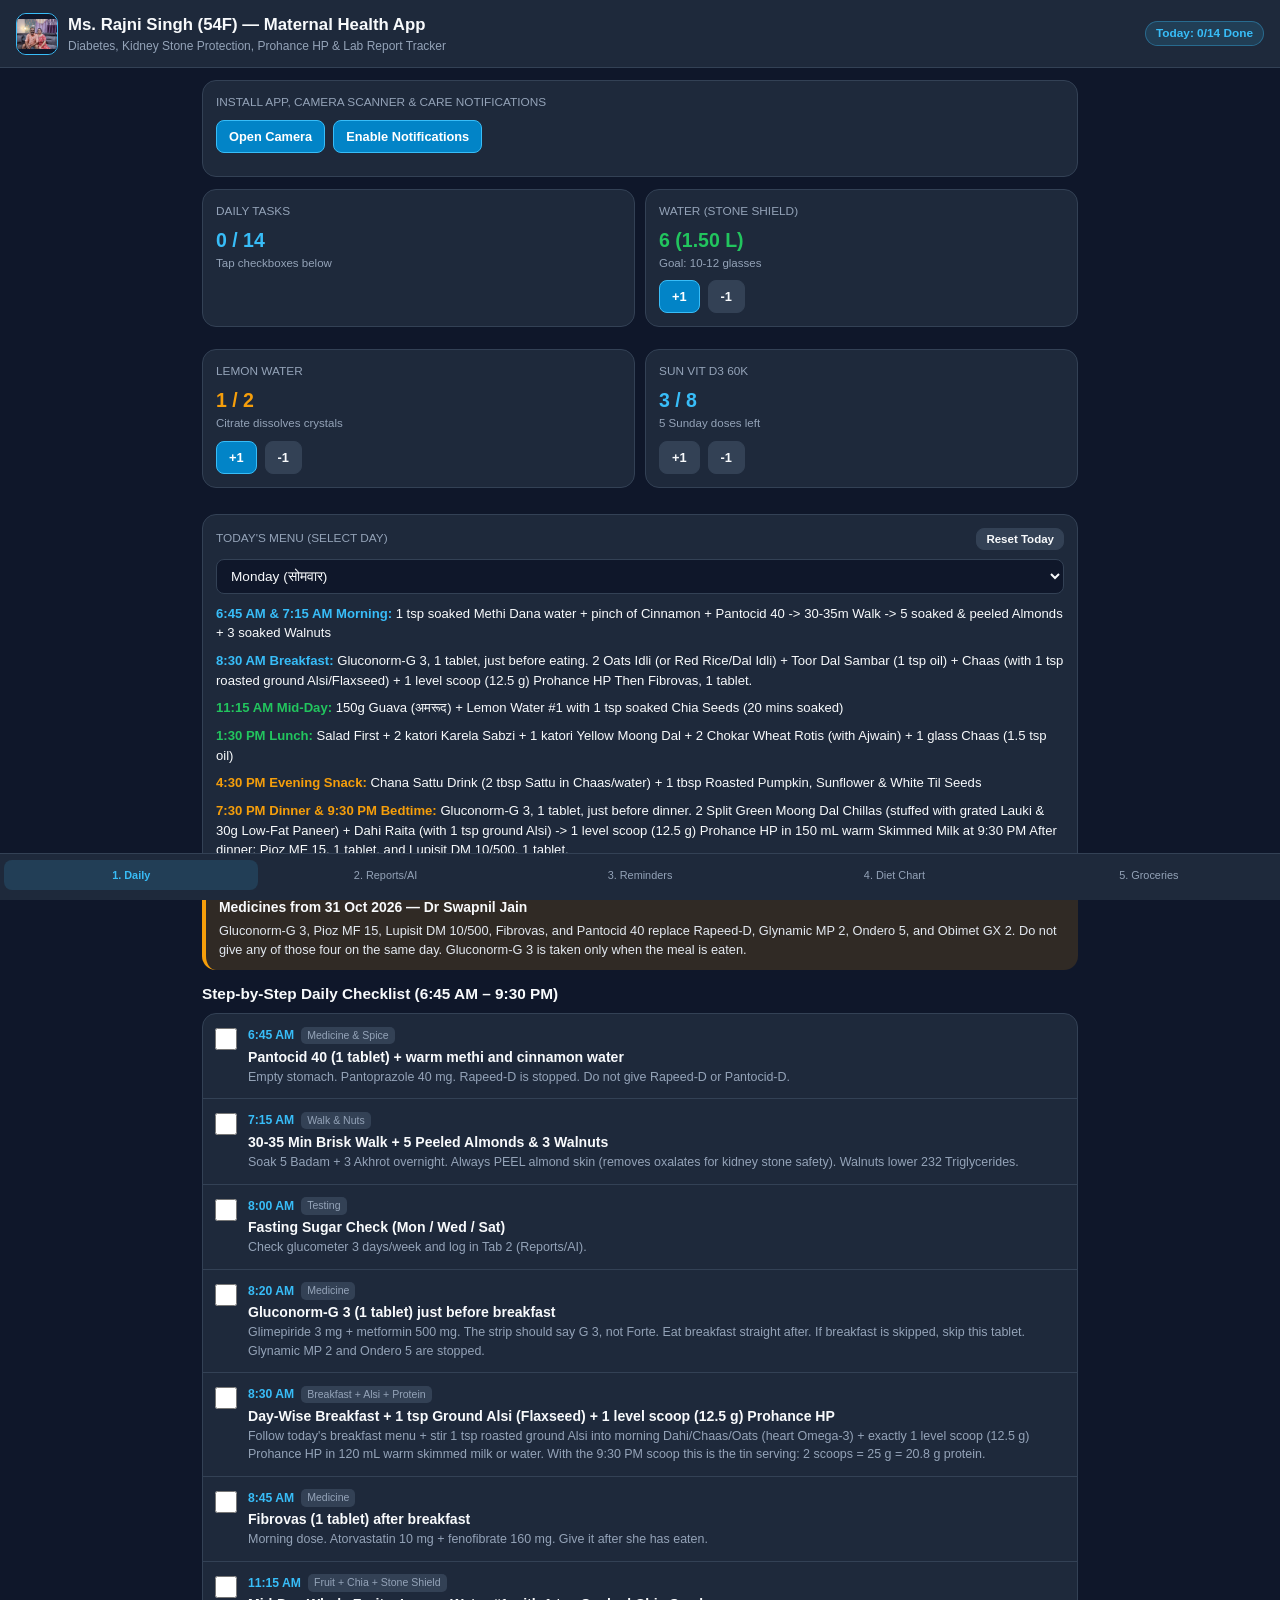
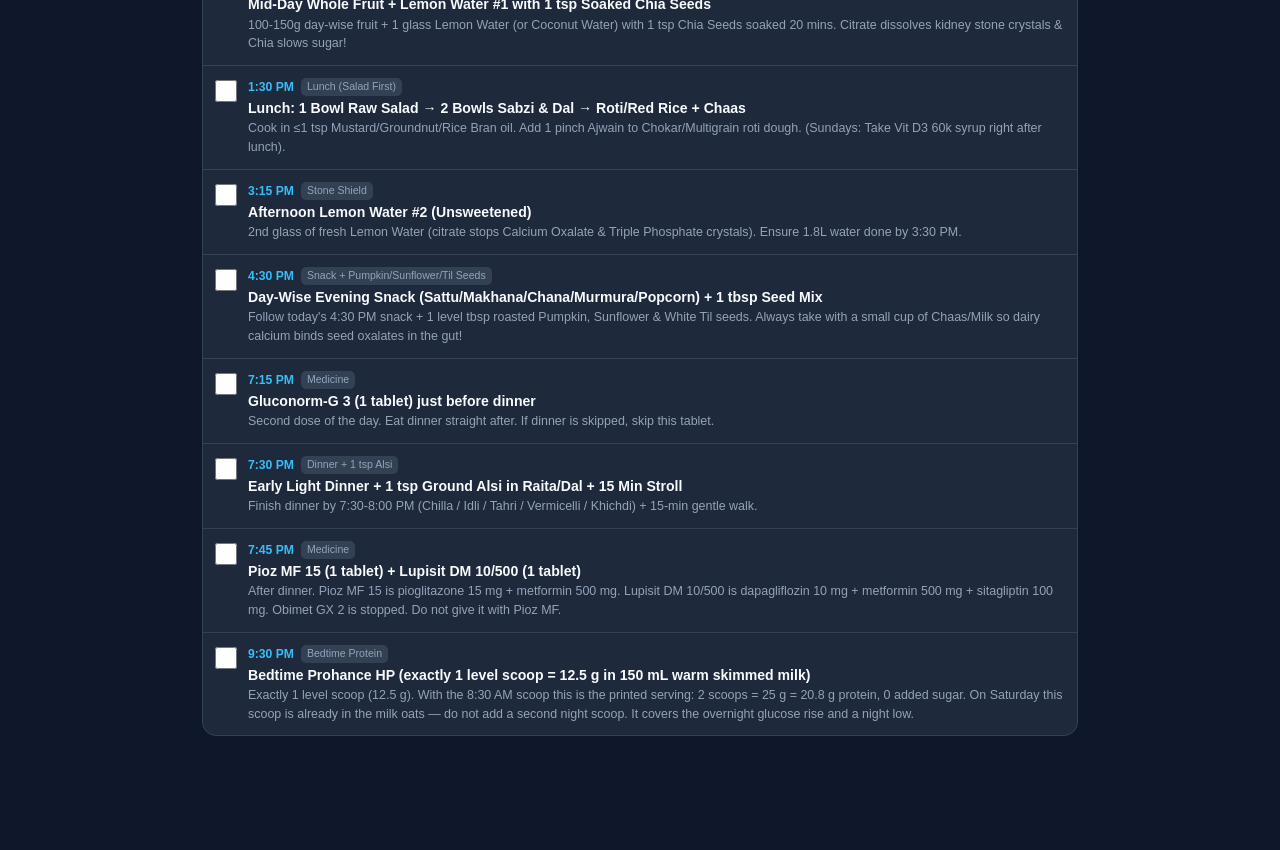
==== commit 6a79aa8a: "Update Rajni's daily medicines to the 31 Oct prescription. Pantocid 40, Gluconorm-G 3, Fibrovas, Pio" ====
--- a/index.html
+++ b/index.html
@@ -122,7 +122,7 @@
         <div class="subtitle">Diabetes, Kidney Stone Protection, Prohance HP & Lab Report Tracker</div>
       </div>
     </div>
-    <span class="badge" id="headerProgressBadge">Today: 0/12 Done</span>
+    <span class="badge" id="headerProgressBadge">Today: 0/14 Done</span>
   </div>
 </header>
 
@@ -153,7 +153,7 @@
     <div class="grid-4">
       <div class="card">
         <div class="card-title"><span>Daily Tasks</span></div>
-        <div class="stat-val text-primary" id="statTasks">0 / 12</div>
+        <div class="stat-val text-primary" id="statTasks">0 / 14</div>
         <div class="stat-sub">Tap checkboxes below</div>
       </div>
       <div class="card">
@@ -200,28 +200,34 @@
         <option value="6">Sunday (रविवार)</option>
       </select>
       <div id="todayMenuBox" style="margin-top:10px;display:grid;gap:8px;font-size:0.82rem;">
-        <div><strong style="color:var(--primary);">6:45 AM &amp; 7:15 AM Morning:</strong> 1 tsp soaked Methi Dana water + 1 pinch Cinnamon + Rapeed D &rarr; 30-35m Walk &rarr; 5 soaked &amp; peeled Almonds + 3 soaked Walnuts</div>
-        <div><strong style="color:var(--primary);">8:30 AM Breakfast:</strong> 2 Oats Idli (or Red Rice/Dal Idli) + Toor Dal Sambar (1 tsp oil) + Chaas (with 1 tsp roasted ground Alsi/Flaxseed) + 1 level scoop (12.5 g) Prohance HP</div>
+        <div><strong style="color:var(--primary);">6:45 AM &amp; 7:15 AM Morning:</strong> Pantocid 40, 1 tablet, empty stomach, with 1 tsp soaked Methi Dana water + 1 pinch Cinnamon &rarr; 30-35m Walk &rarr; 5 soaked &amp; peeled Almonds + 3 soaked Walnuts</div>
+        <div><strong style="color:var(--primary);">8:30 AM Breakfast:</strong> Gluconorm-G 3, 1 tablet, just before eating. 2 Oats Idli (or Red Rice/Dal Idli) + Toor Dal Sambar (1 tsp oil) + Chaas (with 1 tsp roasted ground Alsi/Flaxseed) + 1 level scoop (12.5 g) Prohance HP. Then Fibrovas, 1 tablet.</div>
         <div><strong style="color:var(--success);">11:15 AM Mid-Day:</strong> 150g Guava (अमरूद) + 1 glass Warm Lemon Water #1 (with 1 tsp soaked Chia Seeds)</div>
         <div><strong style="color:var(--success);">1:30 PM Lunch:</strong> Salad First (Cucumber/Radish) + 2 katori Karela Sabzi + 1 katori Yellow Moong Dal + 2 Chokar Wheat Rotis (with Ajwain) + 1 glass Chaas</div>
         <div><strong style="color:var(--warn);">4:30 PM Evening Snack:</strong> 1 glass Chana Sattu (2 tbsp) in buttermilk/water + 1 tbsp Roasted Pumpkin &amp; Sunflower Seeds (paired with Chaas calcium for stone safety)</div>
-        <div><strong style="color:var(--warn);">7:30 PM Dinner &amp; 9:30 PM Bedtime:</strong> 2 Green Split Moong Dal Chillas (stuffed with grated Lauki &amp; 30g Low-Fat Paneer) + 1 katori Dahi Raita (with 1/2 tsp roasted Til) &rarr; 1 level scoop (12.5 g) Prohance HP in 150mL warm Skimmed Milk at 9:30 PM</div>
-      </div>
-    </div>
-
+        <div><strong style="color:var(--warn);">7:30 PM Dinner &amp; 9:30 PM Bedtime:</strong> Gluconorm-G 3, 1 tablet, just before dinner. 2 Green Split Moong Dal Chillas (stuffed with grated Lauki &amp; 30g Low-Fat Paneer) + 1 katori Dahi Raita (with 1/2 tsp roasted Til). After dinner: Pioz MF 15, 1 tablet, and Lupisit DM 10/500, 1 tablet. Then 1 level scoop (12.5 g) Prohance HP in 150mL warm Skimmed Milk at 9:30 PM</div>
+      </div>
+    </div>
+
+    <div class="callout warn">
+      <div class="callout-title">Medicines from 31 Oct 2026 — Dr Swapnil Jain</div>
+      <div class="callout-body">Gluconorm-G 3, Pioz MF 15, Lupisit DM 10/500, Fibrovas, and Pantocid 40 replace Rapeed-D, Glynamic MP 2, Ondero 5, and Obimet GX 2. Do not give any of those four on the same day. Gluconorm-G 3 is taken only when the meal is eaten.</div>
+    </div>
     <div class="section-title">Step-by-Step Daily Checklist (6:45 AM – 9:30 PM)</div>
     <div class="card" style="padding:0;" id="dailyTasksList">
-      <label class="task-item"><input type="checkbox" class="task-check" data-task="dt1" /><div class="task-content"><div class="task-meta"><span class="task-time">6:45 AM</span><span class="task-tag">Medicine &amp; Spice</span></div><div class="task-title">Warm Methi + Cinnamon Water + Rapeed D (1 Cap)</div><div class="task-desc">1 glass warm water with 1 tsp overnight-soaked Methi Dana + 1 pinch Cinnamon (Dalchini) + 1 Cap Rapeed D empty stomach.</div></div></label>
+      <label class="task-item"><input type="checkbox" class="task-check" data-task="dt1" /><div class="task-content"><div class="task-meta"><span class="task-time">6:45 AM</span><span class="task-tag">Medicine &amp; Spice</span></div><div class="task-title">Pantocid 40 (1 tablet) + warm methi and cinnamon water</div><div class="task-desc">Empty stomach. Pantoprazole 40 mg. Rapeed-D is stopped. Do not give Rapeed-D or Pantocid-D.</div></div></label>
       <label class="task-item"><input type="checkbox" class="task-check" data-task="dt2" /><div class="task-content"><div class="task-meta"><span class="task-time">7:15 AM</span><span class="task-tag">Walk &amp; Nuts</span></div><div class="task-title">30-35 Min Brisk Walk + 5 Peeled Almonds &amp; 3 Walnuts</div><div class="task-desc">Soak 5 Badam + 3 Akhrot overnight. Always PEEL almond skin (removes oxalates for kidney stone safety). Walnuts lower 232 Triglycerides.</div></div></label>
       <label class="task-item"><input type="checkbox" class="task-check" data-task="dt3" /><div class="task-content"><div class="task-meta"><span class="task-time">8:00 AM</span><span class="task-tag">Testing</span></div><div class="task-title">Fasting Sugar Check (Mon / Wed / Sat)</div><div class="task-desc">Check glucometer 3 days/week and log in Tab 2 (Reports/AI).</div></div></label>
+      <label class="task-item"><input type="checkbox" class="task-check" data-task="dt13" /><div class="task-content"><div class="task-meta"><span class="task-time">8:20 AM</span><span class="task-tag">Medicine</span></div><div class="task-title">Gluconorm-G 3 (1 tablet) just before breakfast</div><div class="task-desc">Glimepiride 3 mg + metformin 500 mg. The strip should say G 3, not Forte. Eat breakfast straight after. If breakfast is skipped, skip this tablet. Glynamic MP 2 and Ondero 5 are stopped.</div></div></label>
       <label class="task-item"><input type="checkbox" class="task-check" data-task="dt4" /><div class="task-content"><div class="task-meta"><span class="task-time">8:30 AM</span><span class="task-tag">Breakfast + Alsi + Protein</span></div><div class="task-title">Day-Wise Breakfast + 1 tsp Ground Alsi (Flaxseed) + 1 level scoop (12.5 g) Prohance HP</div><div class="task-desc">Follow today's breakfast menu + stir 1 tsp roasted ground Alsi into morning Dahi/Chaas/Oats (heart Omega-3) + exactly 1 level scoop (12.5 g) Prohance HP in 120 mL warm skimmed milk or water. With the 9:30 PM scoop this is the tin serving: 2 scoops = 25 g = 20.8 g protein.</div></div></label>
-      <label class="task-item"><input type="checkbox" class="task-check" data-task="dt5" /><div class="task-content"><div class="task-meta"><span class="task-time">8:45 AM</span><span class="task-tag">Medicine</span></div><div class="task-title">Glynamic MP 2 (1 Tab) + Ondero 5 (1 Tab)</div><div class="task-desc">Take immediately after breakfast. Never skip breakfast or 11:15 AM fruit.</div></div></label>
+      <label class="task-item"><input type="checkbox" class="task-check" data-task="dt5" /><div class="task-content"><div class="task-meta"><span class="task-time">8:45 AM</span><span class="task-tag">Medicine</span></div><div class="task-title">Fibrovas (1 tablet) after breakfast</div><div class="task-desc">Morning dose. Atorvastatin 10 mg + fenofibrate 160 mg. Give it after she has eaten.</div></div></label>
       <label class="task-item"><input type="checkbox" class="task-check" data-task="dt6" /><div class="task-content"><div class="task-meta"><span class="task-time">11:15 AM</span><span class="task-tag">Fruit + Chia + Stone Shield</span></div><div class="task-title">Mid-Day Whole Fruit + Lemon Water #1 with 1 tsp Soaked Chia Seeds</div><div class="task-desc">100-150g day-wise fruit + 1 glass Lemon Water (or Coconut Water) with 1 tsp Chia Seeds soaked 20 mins. Citrate dissolves kidney stone crystals &amp; Chia slows sugar!</div></div></label>
       <label class="task-item"><input type="checkbox" class="task-check" data-task="dt7" /><div class="task-content"><div class="task-meta"><span class="task-time">1:30 PM</span><span class="task-tag">Lunch (Salad First)</span></div><div class="task-title">Lunch: 1 Bowl Raw Salad &rarr; 2 Bowls Sabzi &amp; Dal &rarr; Roti/Red Rice + Chaas</div><div class="task-desc">Cook in &le;1 tsp Mustard/Groundnut/Rice Bran oil. Add 1 pinch Ajwain to Chokar/Multigrain roti dough. (Sundays: Take Vit D3 60k syrup right after lunch).</div></div></label>
       <label class="task-item"><input type="checkbox" class="task-check" data-task="dt8" /><div class="task-content"><div class="task-meta"><span class="task-time">3:15 PM</span><span class="task-tag">Stone Shield</span></div><div class="task-title">Afternoon Lemon Water #2 (Unsweetened)</div><div class="task-desc">2nd glass of fresh Lemon Water (citrate stops Calcium Oxalate &amp; Triple Phosphate crystals). Ensure 1.8L water done by 3:30 PM.</div></div></label>
       <label class="task-item"><input type="checkbox" class="task-check" data-task="dt9" /><div class="task-content"><div class="task-meta"><span class="task-time">4:30 PM</span><span class="task-tag">Snack + Pumpkin/Sunflower/Til Seeds</span></div><div class="task-title">Day-Wise Evening Snack (Sattu/Makhana/Chana/Murmura/Popcorn) + 1 tbsp Seed Mix</div><div class="task-desc">Follow today's 4:30 PM snack + 1 level tbsp roasted Pumpkin, Sunflower &amp; White Til seeds. Always take with a small cup of Chaas/Milk so dairy calcium binds seed oxalates in the gut!</div></div></label>
+      <label class="task-item"><input type="checkbox" class="task-check" data-task="dt14" /><div class="task-content"><div class="task-meta"><span class="task-time">7:15 PM</span><span class="task-tag">Medicine</span></div><div class="task-title">Gluconorm-G 3 (1 tablet) just before dinner</div><div class="task-desc">Second dose of the day. Eat dinner straight after. If dinner is skipped, skip this tablet.</div></div></label>
       <label class="task-item"><input type="checkbox" class="task-check" data-task="dt10" /><div class="task-content"><div class="task-meta"><span class="task-time">7:30 PM</span><span class="task-tag">Dinner + 1 tsp Alsi</span></div><div class="task-title">Early Light Dinner + 1 tsp Ground Alsi in Raita/Dal + 15 Min Stroll</div><div class="task-desc">Finish dinner by 7:30-8:00 PM (Chilla / Idli / Tahri / Vermicelli / Khichdi) + 15-min gentle walk.</div></div></label>
-      <label class="task-item"><input type="checkbox" class="task-check" data-task="dt11" /><div class="task-content"><div class="task-meta"><span class="task-time">7:45 PM</span><span class="task-tag">Medicine</span></div><div class="task-title">Obimet GX 2 (1 Tablet)</div><div class="task-desc">Take immediately after dinner to control night &amp; morning fasting sugar.</div></div></label>
+      <label class="task-item"><input type="checkbox" class="task-check" data-task="dt11" /><div class="task-content"><div class="task-meta"><span class="task-time">7:45 PM</span><span class="task-tag">Medicine</span></div><div class="task-title">Pioz MF 15 (1 tablet) + Lupisit DM 10/500 (1 tablet)</div><div class="task-desc">After dinner. Pioz MF 15 is pioglitazone 15 mg + metformin 500 mg. Lupisit DM 10/500 is dapagliflozin 10 mg + metformin 500 mg + sitagliptin 100 mg. Obimet GX 2 is stopped. Do not give it with Pioz MF.</div></div></label>
       <label class="task-item"><input type="checkbox" class="task-check" data-task="dt12" /><div class="task-content"><div class="task-meta"><span class="task-time">9:30 PM</span><span class="task-tag">Bedtime Protein</span></div><div class="task-title">Bedtime Prohance HP (exactly 1 level scoop = 12.5 g in 150 mL warm skimmed milk)</div><div class="task-desc">Exactly 1 level scoop (12.5 g). With the 8:30 AM scoop this is the printed serving: 2 scoops = 25 g = 20.8 g protein, 0 added sugar. On Saturday this scoop is already in the milk oats — do not add a second night scoop. It covers the overnight glucose rise and a night low.</div></div></label>
     </div>
   </section>
@@ -255,7 +261,7 @@
 
     <div class="section-title">Live Automated Clinical Judgement</div>
     <div id="dynamicAdviceContainer">
-      <div class="callout warn"><div class="callout-title">Active Sugar Reduction (Fasting: 225 | PP: 254 mg/dL)</div><div class="callout-body">PP sugar dropped by 205 mg/dL (from 459.3 to 254), but remains above the 180 mg/dL kidney threshold. Continue Glynamic MP2 + Ondero 5 after breakfast, Obimet GX2 after 7:30 PM dinner, and the label Prohance HP dose: 1 level scoop (12.5 g) at 8:30 AM plus 1 level scoop (12.5 g) at 9:30 PM (25 g = 20.8 g protein). Do not use 1.5 scoops.</div></div>
+      <div class="callout warn"><div class="callout-title">Active Sugar Reduction (Fasting: 225 | PP: 254 mg/dL)</div><div class="callout-body">Follow the 31 Oct 2026 medicines: Pantocid 40 at 6:45 AM, Gluconorm-G 3 just before breakfast and just before dinner, Fibrovas after breakfast, Pioz MF 15 and Lupisit DM 10/500 after dinner. Rapeed-D, Glynamic MP 2, Ondero 5, and Obimet GX 2 are stopped. Keep Prohance HP at 1 level scoop (12.5 g) at 8:30 AM and 1 level scoop (12.5 g) at 9:30 PM.</div></div>
       <div class="callout warn"><div class="callout-title">Urine Yeast & Stone Crystal Shield Active</div><div class="callout-body">Drink 2.5-3.0L water + 2 glasses unsweetened Lemon Water daily (citrate dissolves Calcium Oxalate crystals). Repeat Urine R/E around Nov 8-10.</div></div>
       <div class="callout"><div class="callout-title">Vitamin D3 60k Weekly Course (3/8 Done — 5 Left)</div><div class="callout-body">Give 1 Sugar-Free 60k IU bottle every Sunday immediately AFTER Lunch. Cap at 8 doses total due to past kidney stone surgery.</div></div>
       <div class="callout success"><div class="callout-title">Kidneys Healthy (Creatinine 0.61 | eGFR 106) — Safe for 2 Scoops Prohance HP/Day</div><div class="callout-body">Normal kidney filtration (eGFR 106). The label dose is the right amount: 1 level scoop (12.5 g) at breakfast and 1 level scoop (12.5 g) at 9:30 PM. That is 25 g powder and 20.8 g protein. Do not add extra scoops.</div></div>
@@ -311,13 +317,13 @@
             <th>11:15 AM Mid-Day<br/>(Fruit + Chia + Lemon)</th>
             <th>1:30 PM Lunch<br/>(Salad First &rarr; Sabzi/Dal/Roti)</th>
             <th>4:30 PM Evening<br/>(Rotating Snack + Seed Mix)</th>
-            <th>7:30 PM Dinner &amp; 9:30 PM<br/>(Light Dinner + Prohance HP)</th>
+            <th>7:30 PM Dinner &amp; 9:30 PM<br/>(Gluconorm-G 3 before, Pioz MF 15 + Lupisit DM 10/500 after, then Prohance HP)</th>
           </tr>
         </thead>
         <tbody>
           <tr>
             <td><strong>Mon<br/>(सोमवार)</strong></td>
-            <td>• 6:45 AM: Soaked Methi + Cinnamon water + Rapeed D<br/>• 7:15 AM: 5 peeled Almonds + 3 Walnuts<br/>• 8:30 AM: <strong>2 Oats Idli</strong> + <strong>Toor Dal Sambar</strong> + Chaas (with <strong>1 tsp ground Alsi</strong>) + <strong>1 level scoop (12.5 g) Prohance HP</strong></td>
+            <td>• 6:45 AM: Pantocid 40 + soaked Methi + Cinnamon water<br/>• 7:15 AM: 5 peeled Almonds + 3 Walnuts<br/>• 8:20 AM: Gluconorm-G 3, then 8:30 AM: <strong>2 Oats Idli</strong> + <strong>Toor Dal Sambar</strong> + Chaas (with <strong>1 tsp ground Alsi</strong>) + <strong>1 level scoop (12.5 g) Prohance HP</strong>, then Fibrovas</td>
             <td><strong>150g Guava (अमरूद)</strong> + Lemon Water #1 with <strong>1 tsp soaked Chia Seeds</strong></td>
             <td>1 bowl Cucumber/Radish Salad + <strong>2 katori Karela Sabzi</strong> + <strong>1 katori Yellow Moong Dal</strong> + <strong>2 Chokar Wheat Rotis (with Ajwain)</strong> + 1 glass Chaas (1.5 tsp Mustard Oil)</td>
             <td><strong>Chana Sattu Drink</strong> (2 heaped tbsp Sattu in Chaas/water with jeera) + <strong>1 tbsp Pumpkin, Sunflower &amp; Til Seed Mix</strong></td>
@@ -325,7 +331,7 @@
           </tr>
           <tr>
             <td><strong>Tue<br/>(मंगलवार)</strong></td>
-            <td>• Methi + Cinnamon water<br/>• 5 peeled Almonds + 3 Walnuts<br/>• 8:30 AM: <strong>1 bowl Thick Veg Poha</strong> (with peas, beans &amp; 2 tbsp <strong>steamed Sabut Moong sprouts</strong>) + Unsweetened Tea + <strong>1 level scoop (12.5 g) Prohance HP</strong> + <strong>1 tsp ground Alsi</strong></td>
+            <td>• Pantocid 40 + Methi + Cinnamon water<br/>• 5 peeled Almonds + 3 Walnuts<br/>• 8:30 AM: <strong>1 bowl Thick Veg Poha</strong> (with peas, beans &amp; 2 tbsp <strong>steamed Sabut Moong sprouts</strong>) + Unsweetened Tea + <strong>1 level scoop (12.5 g) Prohance HP</strong> + <strong>1 tsp ground Alsi</strong></td>
             <td><strong>150g Apple (सेब)</strong> + Lemon Water #1 with <strong>1 tsp soaked Chia Seeds</strong> + Tender Coconut Water</td>
             <td>1 bowl Salad + <strong>2 katori Methi/Lauki Paneer</strong> (or blanched-and-drained Palak with <strong>60g Low-Fat Paneer</strong>) + <strong>1 katori Chana Dal</strong> + <strong>2 Chokar Wheat Rotis</strong> + Chaas</td>
             <td><strong>1 bowl Roasted Phool Makhana</strong> (dry-roasted with black pepper &amp; turmeric) + Unsweetened Tea + <strong>1 tbsp Pumpkin, Sunflower &amp; Til Seeds</strong> + small cup Chaas</td>
@@ -333,7 +339,7 @@
           </tr>
           <tr>
             <td><strong>Wed<br/>(बुधवार)</strong></td>
-            <td>• Methi + Cinnamon water<br/>• 5 peeled Almonds + 3 Walnuts<br/>• 8:30 AM: <strong>2 Besan Chillas</strong> stuffed with <strong>50g grated Low-Fat Paneer</strong> &amp; veggies + Mint Chutney + Chaas (with <strong>1 tsp ground Alsi</strong>) + <strong>1 level scoop (12.5 g) Prohance HP</strong></td>
+            <td>• Pantocid 40 + Methi + Cinnamon water<br/>• 5 peeled Almonds + 3 Walnuts<br/>• 8:30 AM: <strong>2 Besan Chillas</strong> stuffed with <strong>50g grated Low-Fat Paneer</strong> &amp; veggies + Mint Chutney + Chaas (with <strong>1 tsp ground Alsi</strong>) + <strong>1 level scoop (12.5 g) Prohance HP</strong></td>
             <td><strong>150g Papaya (पपीता)</strong> + Lemon Water #1 with <strong>1 tsp soaked Chia Seeds</strong></td>
             <td>1 bowl Salad + <strong>2 katori Lauki Sabzi</strong> + <strong>1 katori Toor/Arhar Dal</strong> + <strong>1 Chokar Roti + 1 small katori Red/Brown Rice</strong> + Curd</td>
             <td><strong>1 bowl Unsalted Bhuna Chana (Roasted Chana)</strong> + Unsweetened Tea + <strong>1 tbsp Pumpkin, Sunflower &amp; Til Seeds</strong> + small cup Chaas</td>
@@ -341,7 +347,7 @@
           </tr>
           <tr>
             <td><strong>Thu<br/>(गुरुवार)</strong></td>
-            <td>• Methi + Cinnamon water<br/>• 5 peeled Almonds + 3 Walnuts<br/>• 8:30 AM: <strong>1 bowl Coarse Wheat/Millet Rava Veg Upma</strong> + <strong>1 tsp ground Alsi</strong> + <strong>1 level scoop (12.5 g) Prohance HP</strong> in Skimmed Milk</td>
+            <td>• Pantocid 40 + Methi + Cinnamon water<br/>• 5 peeled Almonds + 3 Walnuts<br/>• 8:30 AM: <strong>1 bowl Coarse Wheat/Millet Rava Veg Upma</strong> + <strong>1 tsp ground Alsi</strong> + <strong>1 level scoop (12.5 g) Prohance HP</strong> in Skimmed Milk</td>
             <td><strong>150g Pear (नाशपाती) or Kiwi</strong> + Lemon Water #1 with <strong>1 tsp soaked Chia Seeds</strong> + Coconut Water</td>
             <td>1 bowl Salad + <strong>1 katori Mix Veg (Cabbage/Cauliflower/Beans)</strong> + <strong>1 katori Methi/Lauki Moong Dal</strong> + <strong>2 Multigrain/Jowar/Bajra Rotis</strong> + Chaas</td>
             <td><strong>1 bowl Murmura Bhel (बिना नमकीन)</strong> tossed with boiled Kala Chana, cucumber, deseeded tomato, lemon + <strong>1 tbsp Pumpkin, Sunflower &amp; Til Seeds</strong></td>
@@ -349,7 +355,7 @@
           </tr>
           <tr>
             <td><strong>Fri<br/>(शुक्रवार)</strong></td>
-            <td>• Methi + Cinnamon water<br/>• 5 peeled Almonds + 3 Walnuts<br/>• 8:30 AM: <strong>1 bowl Steamed Sprouts (Sabut Green Moong + Kala Chana + Soybean Seeds)</strong> with lemon &amp; cucumber + <strong>1 tsp ground Alsi</strong> + <strong>1 level scoop (12.5 g) Prohance HP</strong></td>
+            <td>• Pantocid 40 + Methi + Cinnamon water<br/>• 5 peeled Almonds + 3 Walnuts<br/>• 8:30 AM: <strong>1 bowl Steamed Sprouts (Sabut Green Moong + Kala Chana + Soybean Seeds)</strong> with lemon &amp; cucumber + <strong>1 tsp ground Alsi</strong> + <strong>1 level scoop (12.5 g) Prohance HP</strong></td>
             <td><strong>1 Orange (संतरा) or Mosambi</strong> + Lemon Water #1 with <strong>1 tsp soaked Chia Seeds</strong></td>
             <td>1 bowl Salad + <strong>2 katori Kala Chana &amp; Soya Chunks Sabzi (or Rajma)</strong> + <strong>1 Multigrain Roti + 1 small katori Red/Brown Rice</strong> + Chaas</td>
             <td><strong>Chana Sattu Drink (2 tbsp Sattu)</strong> OR <strong>1 bowl Homemade Unsalted Popcorn (मक्का दाने)</strong> + Unsweetened Tea + <strong>1 tbsp Pumpkin, Sunflower &amp; Til Seeds</strong></td>
@@ -357,7 +363,7 @@
           </tr>
           <tr>
             <td><strong>Sat<br/>(शनिवार)</strong></td>
-            <td>• Methi + Cinnamon water<br/>• 5 peeled Almonds + 3 Walnuts<br/>• 8:30 AM: <strong>1 bowl Savory Veg Broken Wheat (Daliya) Khichdi</strong> (with Split Green Moong Dal &amp; veggies) + Dahi (with <strong>1 tsp ground Alsi</strong>) + <strong>1 level scoop (12.5 g) Prohance HP</strong></td>
+            <td>• Pantocid 40 + Methi + Cinnamon water<br/>• 5 peeled Almonds + 3 Walnuts<br/>• 8:30 AM: <strong>1 bowl Savory Veg Broken Wheat (Daliya) Khichdi</strong> (with Split Green Moong Dal &amp; veggies) + Dahi (with <strong>1 tsp ground Alsi</strong>) + <strong>1 level scoop (12.5 g) Prohance HP</strong></td>
             <td><strong>150g Guava or Plum (आलूबुखारा)</strong> + Lemon Water #1 with <strong>1 tsp soaked Chia Seeds</strong> + Coconut Water</td>
             <td>1 bowl Salad + <strong>2 katori Taroee (Ridge Gourd) &amp; Munga (Drumstick) Sabzi</strong> + <strong>1 katori Chana + Toor Dal</strong> + <strong>2 Chokar Wheat Rotis</strong> + Raita</td>
             <td><strong>1 bowl Roasted Makhana + Bhuna Chana Mix</strong> + Unsweetened Tea + <strong>1 tbsp Pumpkin, Sunflower &amp; Til Seeds</strong> + small cup Chaas</td>
@@ -365,7 +371,7 @@
           </tr>
           <tr>
             <td><strong>Sun<br/>(रविवार)</strong></td>
-            <td>• Methi + Cinnamon water<br/>• 5 peeled Almonds + 3 Walnuts<br/>• 8:30 AM: <strong>1 Crisp Moong Dal / Oats Dosa</strong> + <strong>Toor Dal Sambar</strong> (or 1 low-oil Methi/Gobhi Stuffed Chokar Paratha + Dahi) + <strong>1 tsp ground Alsi</strong> + <strong>1 level scoop (12.5 g) Prohance HP</strong></td>
+            <td>• Pantocid 40 + Methi + Cinnamon water<br/>• 5 peeled Almonds + 3 Walnuts<br/>• 8:30 AM: <strong>1 Crisp Moong Dal / Oats Dosa</strong> + <strong>Toor Dal Sambar</strong> (or 1 low-oil Methi/Gobhi Stuffed Chokar Paratha + Dahi) + <strong>1 tsp ground Alsi</strong> + <strong>1 level scoop (12.5 g) Prohance HP</strong></td>
             <td><strong>150g Apple or Jamun/Papaya</strong> + Lemon Water #1 with <strong>1 tsp soaked Chia Seeds</strong></td>
             <td>1 bowl Salad + <strong>2 katori Lobia (Black-Eyed Peas) / Rajma / Gwar Phali Beans Sabzi</strong> + <strong>2 Multigrain Rotis</strong> + Chaas + <strong>Weekly Vitamin D3 60,000 IU Syrup right after lunch!</strong></td>
             <td><strong>Chana Sattu Drink (2 tbsp)</strong> OR <strong>1 bowl Murmura / Popcorn</strong> + Unsweetened Tea + <strong>1 tbsp Pumpkin, Sunflower &amp; Til Seeds</strong></td>
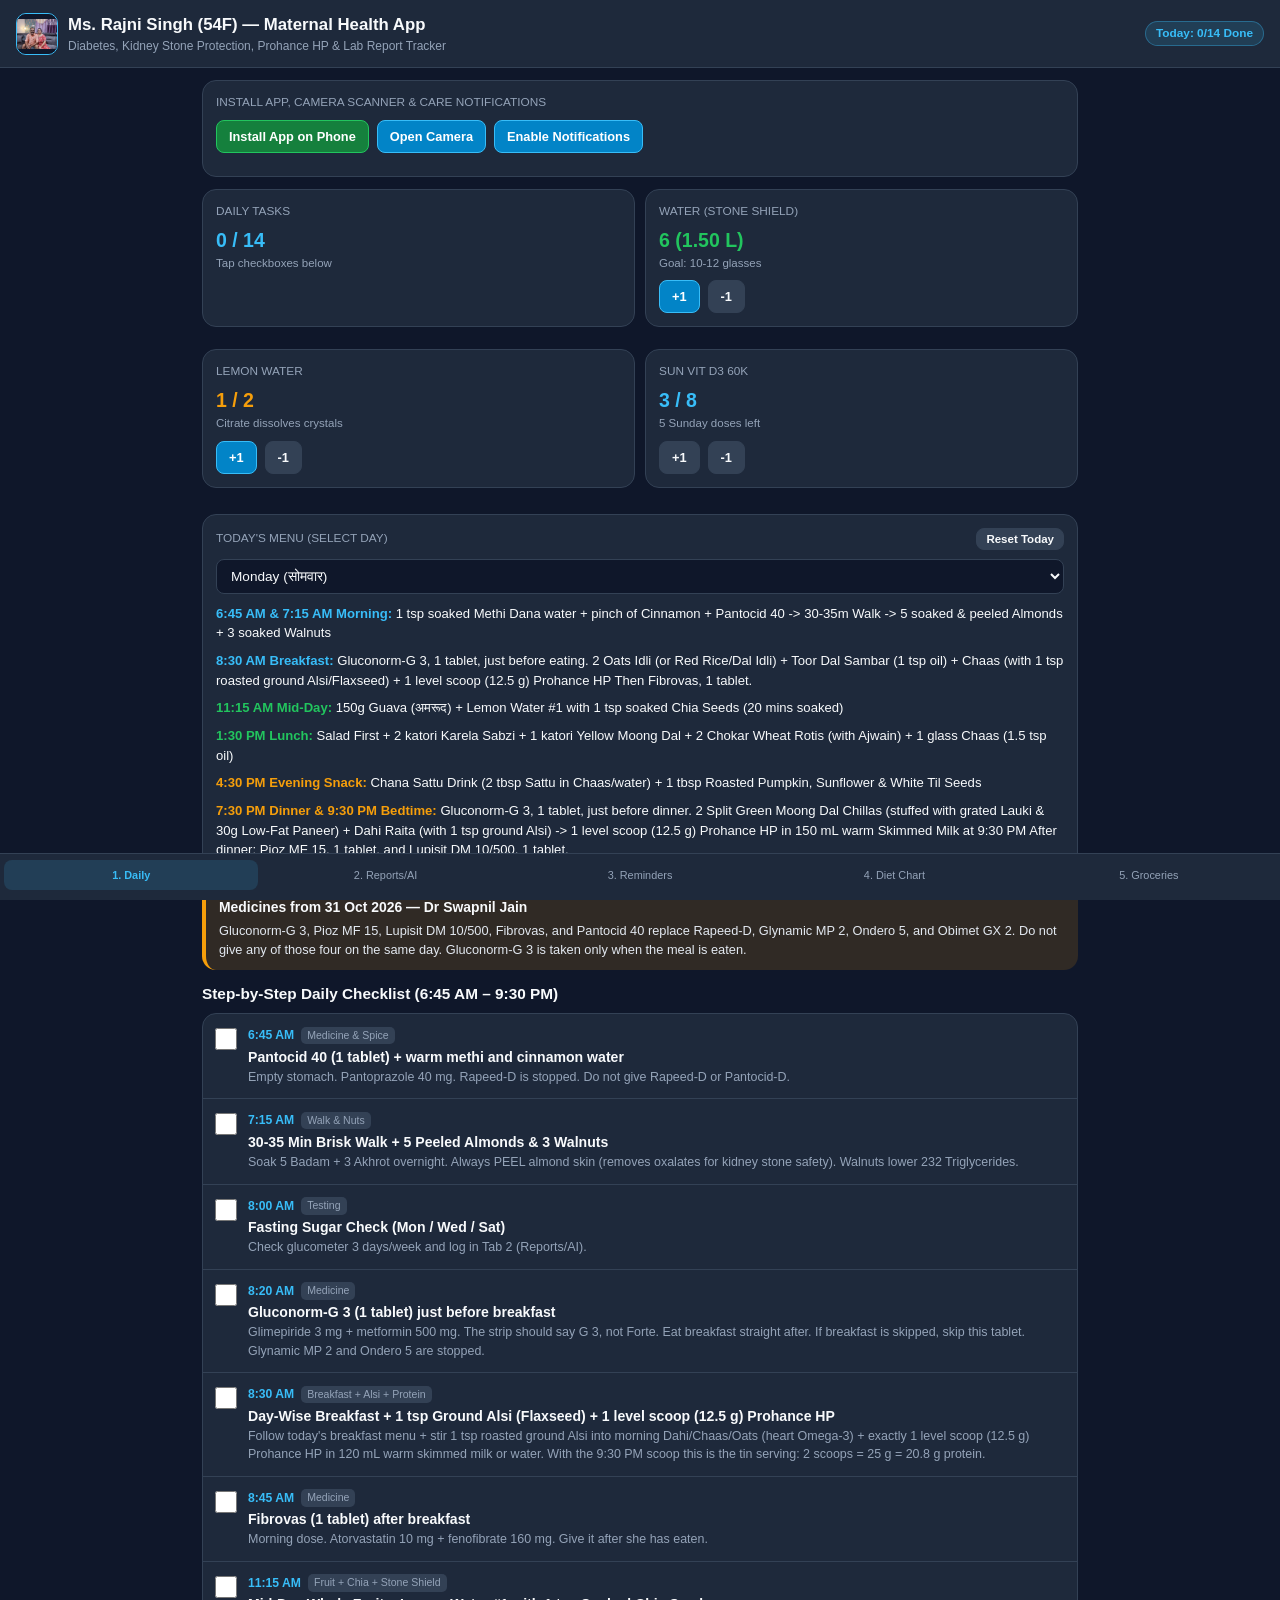
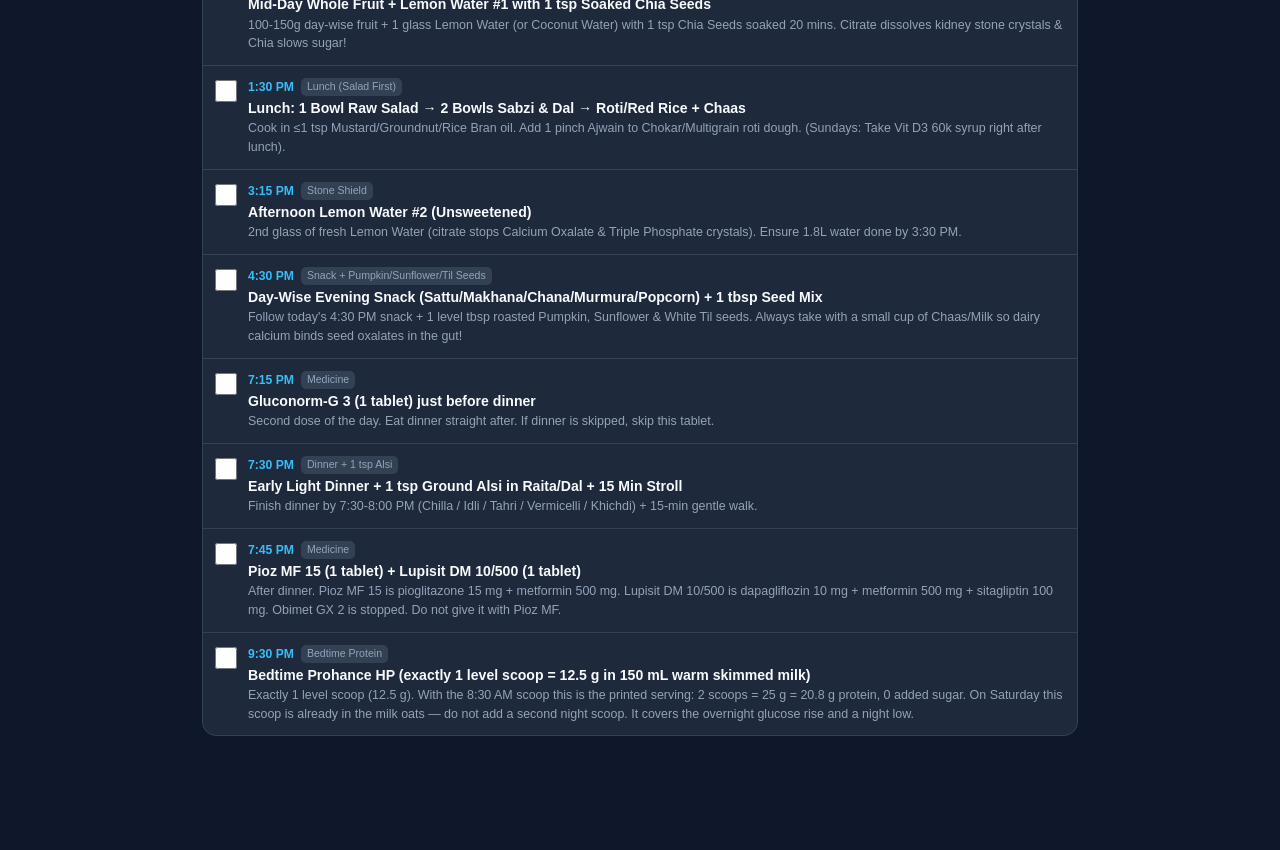
==== commit 33070976: "Show the maternal Install button and install on Android and iPhone. The button stayed hidden until C" ====
--- a/index.html
+++ b/index.html
@@ -132,7 +132,7 @@
   <div class="card">
     <div class="card-title"><span>Install App, Camera Scanner & Care Notifications</span></div>
     <div class="btn-row">
-      <button type="button" class="success" id="installPwaBtn" style="display:none;">Install App on Phone</button>
+      <button type="button" class="success" id="installPwaBtn">Install App on Phone</button>
       <button type="button" class="primary" id="openCameraBtn">Open Camera</button>
       <button type="button" class="success" id="capturePhotoBtn" style="display:none;">Capture Report Photo</button>
       <button type="button" class="primary" id="enableNotificationsBtn">Enable Notifications</button>
@@ -450,6 +450,12 @@
 <script src="./app.js"></script>
 <script>
   if ("serviceWorker" in navigator) {
+    var refreshing = false;
+    navigator.serviceWorker.addEventListener("controllerchange", function () {
+      if (refreshing) return;
+      refreshing = true;
+      window.location.reload();
+    });
     window.addEventListener("load", function () {
       navigator.serviceWorker
         .register("./service-worker.js", { scope: "./" })
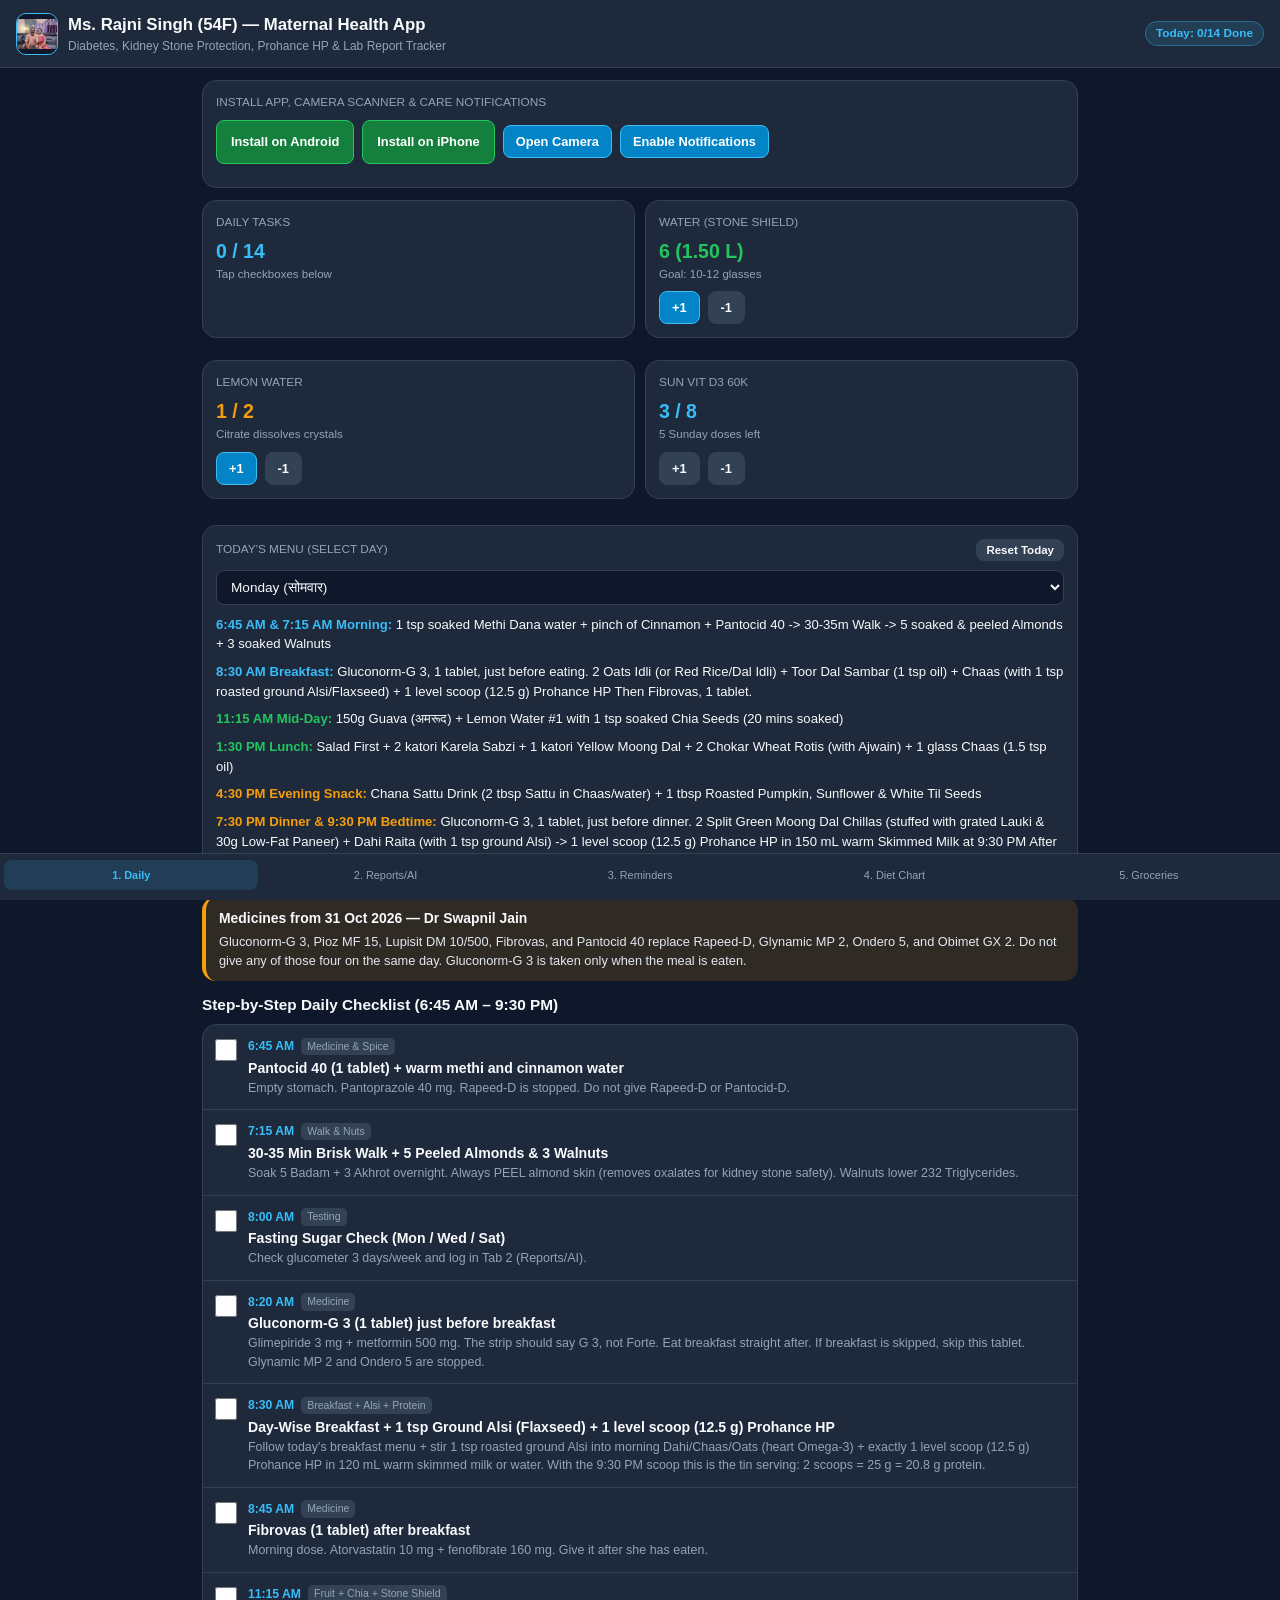
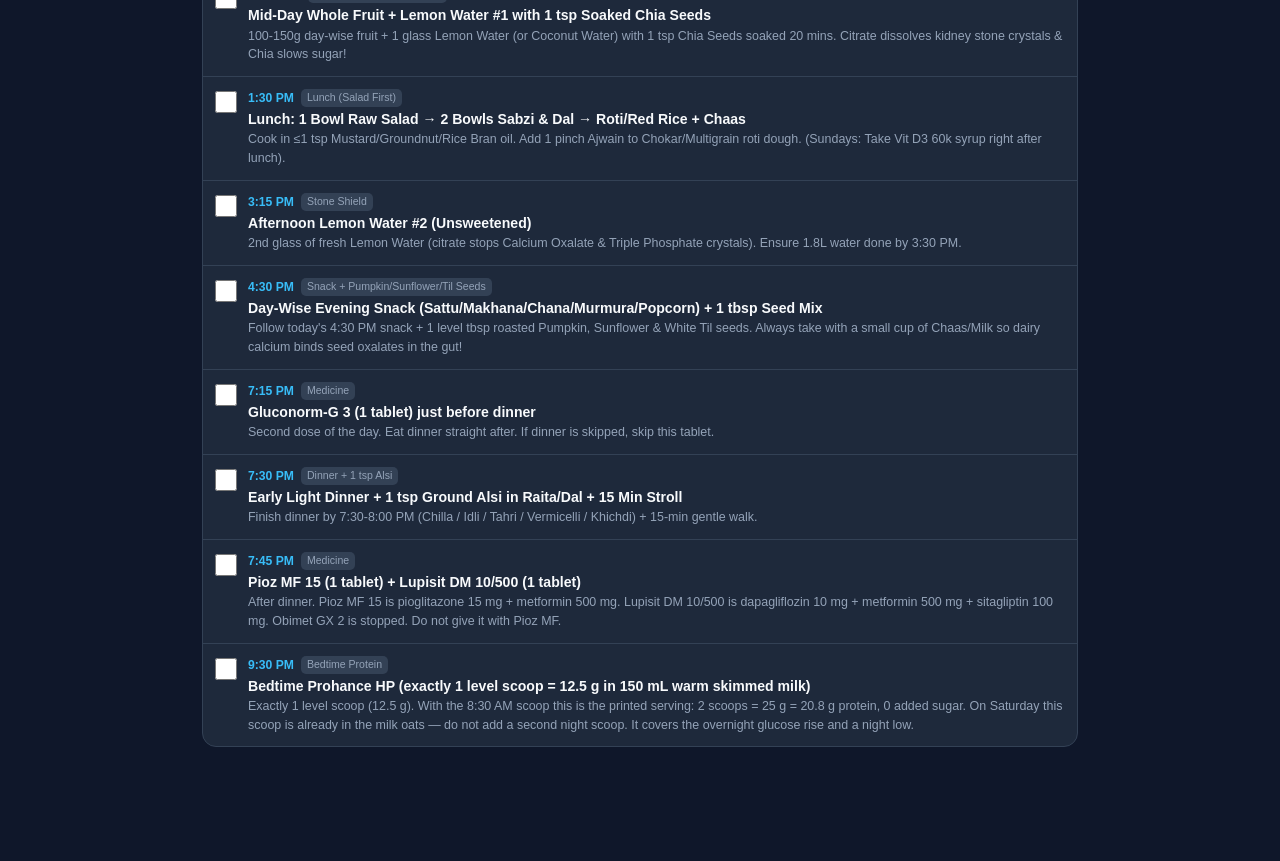
==== commit 588808bd: "Make Android and iPhone install buttons download the app. Install on Android downloads MaaCare.apk. " ====
--- a/index.html
+++ b/index.html
@@ -63,9 +63,9 @@
     .stat-sub { font-size: 0.72rem; color: var(--muted); }
     .text-success { color: var(--success); } .text-warn { color: var(--warn); } .text-danger { color: var(--danger); } .text-primary { color: var(--primary); }
     .btn-row { display: flex; gap: 8px; margin-top: 8px; flex-wrap: wrap; align-items: center; }
-    button, .btn { background: var(--surface2); color: var(--text); border: 1px solid var(--border); padding: 8px 12px; border-radius: 8px; font-size: 0.8rem; font-weight: 600; cursor: pointer; touch-action: manipulation; }
+    button, .btn, a.install-btn { background: var(--surface2); color: var(--text); border: 1px solid var(--border); padding: 8px 12px; border-radius: 8px; font-size: 0.8rem; font-weight: 600; cursor: pointer; touch-action: manipulation; }
     button.primary { background: var(--primary-dark); border-color: var(--primary); color: #fff; }
-    button.success { background: #15803d; border-color: var(--success); color: #fff; }
+    button.success, a.install-btn { background: #15803d; border-color: var(--success); color: #fff; display: inline-flex; align-items: center; justify-content: center; min-height: 44px; padding: 10px 14px; text-decoration: none; position: relative; z-index: 2; }
     .callout { border-radius: var(--radius); padding: 11px 13px; margin-bottom: 10px; border-left: 4px solid var(--primary); background: var(--info-bg); }
     .callout.warn { border-left-color: var(--warn); background: var(--warn-bg); }
     .callout.danger { border-left-color: var(--danger); background: var(--danger-bg); }
@@ -132,7 +132,8 @@
   <div class="card">
     <div class="card-title"><span>Install App, Camera Scanner & Care Notifications</span></div>
     <div class="btn-row">
-      <button type="button" class="success" id="installPwaBtn">Install App on Phone</button>
+      <a class="install-btn" id="installAndroidBtn" href="./MaaCare.apk" download="MaaCare.apk">Install on Android</a>
+      <a class="install-btn" id="installIphoneBtn" href="./maa-care.mobileconfig">Install on iPhone</a>
       <button type="button" class="primary" id="openCameraBtn">Open Camera</button>
       <button type="button" class="success" id="capturePhotoBtn" style="display:none;">Capture Report Photo</button>
       <button type="button" class="primary" id="enableNotificationsBtn">Enable Notifications</button>
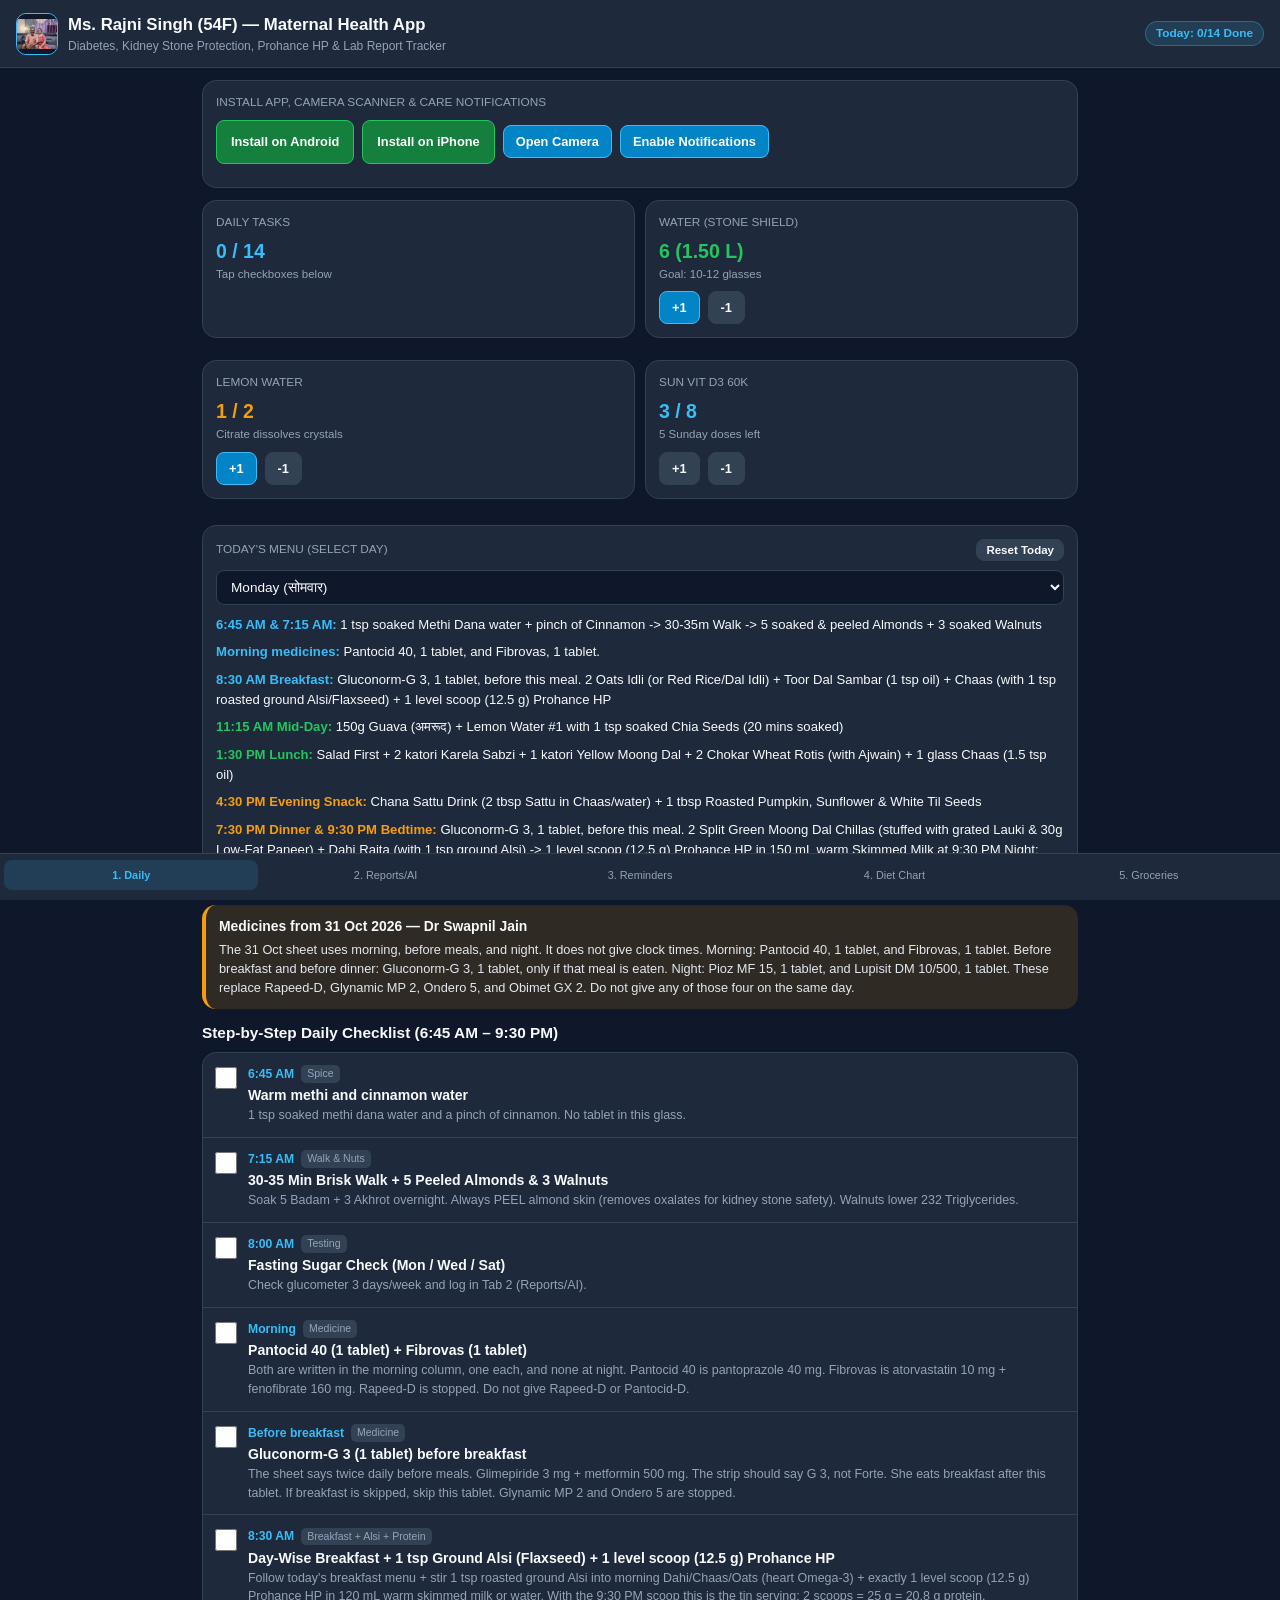
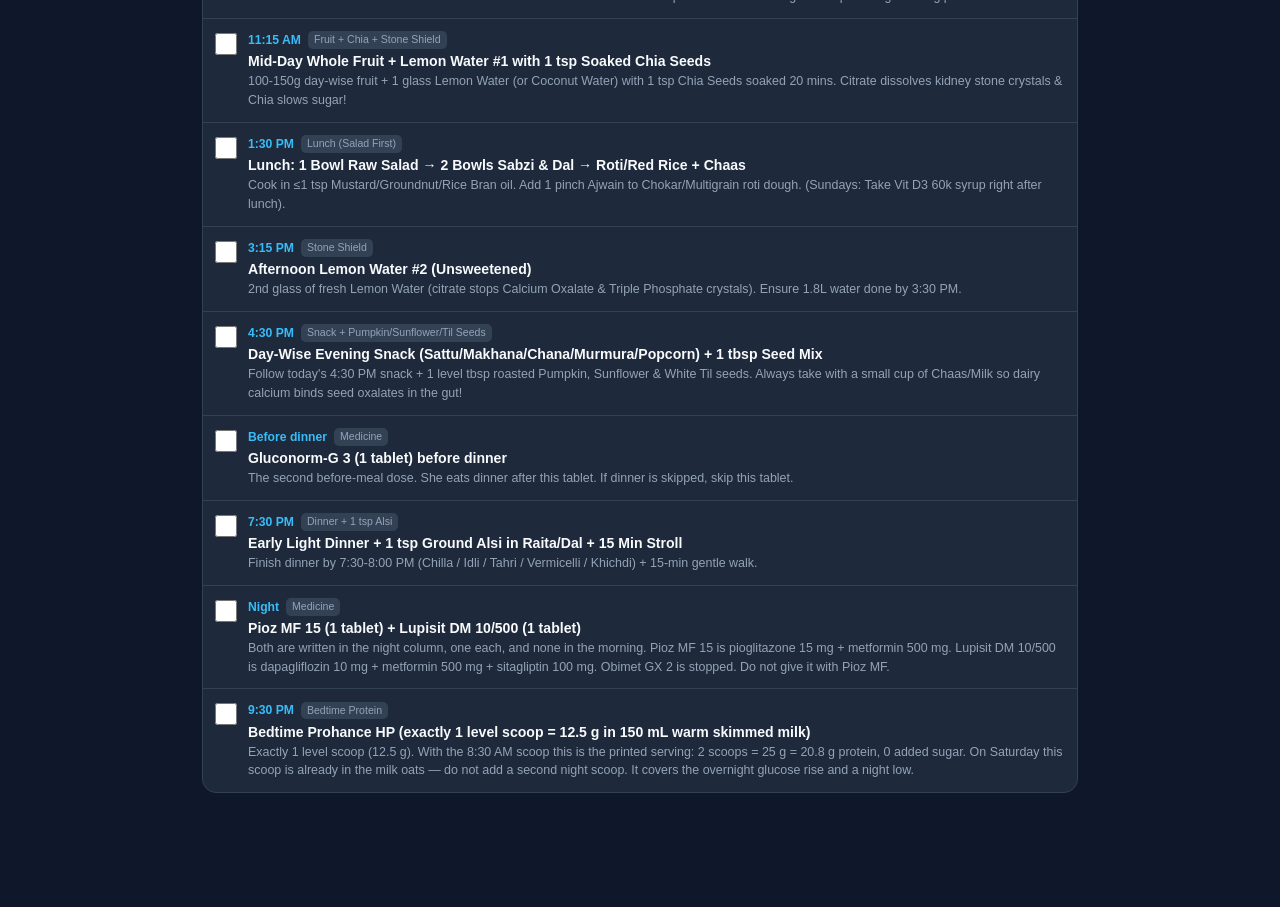
==== commit a2424859: "Match medicine times to the 31 Oct prescription. The sheet says morning, before meals, and night. Pa" ====
--- a/index.html
+++ b/index.html
@@ -201,34 +201,35 @@
         <option value="6">Sunday (रविवार)</option>
       </select>
       <div id="todayMenuBox" style="margin-top:10px;display:grid;gap:8px;font-size:0.82rem;">
-        <div><strong style="color:var(--primary);">6:45 AM &amp; 7:15 AM Morning:</strong> Pantocid 40, 1 tablet, empty stomach, with 1 tsp soaked Methi Dana water + 1 pinch Cinnamon &rarr; 30-35m Walk &rarr; 5 soaked &amp; peeled Almonds + 3 soaked Walnuts</div>
-        <div><strong style="color:var(--primary);">8:30 AM Breakfast:</strong> Gluconorm-G 3, 1 tablet, just before eating. 2 Oats Idli (or Red Rice/Dal Idli) + Toor Dal Sambar (1 tsp oil) + Chaas (with 1 tsp roasted ground Alsi/Flaxseed) + 1 level scoop (12.5 g) Prohance HP. Then Fibrovas, 1 tablet.</div>
+        <div><strong style="color:var(--primary);">6:45 AM &amp; 7:15 AM:</strong> 1 tsp soaked Methi Dana water + 1 pinch Cinnamon &rarr; 30-35m Walk &rarr; 5 soaked &amp; peeled Almonds + 3 soaked Walnuts</div>
+        <div><strong style="color:var(--primary);">Morning medicines:</strong> Pantocid 40, 1 tablet, and Fibrovas, 1 tablet. The prescription puts both in the morning column, and none at night.</div>
+        <div><strong style="color:var(--primary);">8:30 AM Breakfast:</strong> Gluconorm-G 3, 1 tablet, before this meal. 2 Oats Idli (or Red Rice/Dal Idli) + Toor Dal Sambar (1 tsp oil) + Chaas (with 1 tsp roasted ground Alsi/Flaxseed) + 1 level scoop (12.5 g) Prohance HP.</div>
         <div><strong style="color:var(--success);">11:15 AM Mid-Day:</strong> 150g Guava (अमरूद) + 1 glass Warm Lemon Water #1 (with 1 tsp soaked Chia Seeds)</div>
         <div><strong style="color:var(--success);">1:30 PM Lunch:</strong> Salad First (Cucumber/Radish) + 2 katori Karela Sabzi + 1 katori Yellow Moong Dal + 2 Chokar Wheat Rotis (with Ajwain) + 1 glass Chaas</div>
         <div><strong style="color:var(--warn);">4:30 PM Evening Snack:</strong> 1 glass Chana Sattu (2 tbsp) in buttermilk/water + 1 tbsp Roasted Pumpkin &amp; Sunflower Seeds (paired with Chaas calcium for stone safety)</div>
-        <div><strong style="color:var(--warn);">7:30 PM Dinner &amp; 9:30 PM Bedtime:</strong> Gluconorm-G 3, 1 tablet, just before dinner. 2 Green Split Moong Dal Chillas (stuffed with grated Lauki &amp; 30g Low-Fat Paneer) + 1 katori Dahi Raita (with 1/2 tsp roasted Til). After dinner: Pioz MF 15, 1 tablet, and Lupisit DM 10/500, 1 tablet. Then 1 level scoop (12.5 g) Prohance HP in 150mL warm Skimmed Milk at 9:30 PM</div>
+        <div><strong style="color:var(--warn);">7:30 PM Dinner &amp; 9:30 PM Bedtime:</strong> Gluconorm-G 3, 1 tablet, before this meal. 2 Green Split Moong Dal Chillas (stuffed with grated Lauki &amp; 30g Low-Fat Paneer) + 1 katori Dahi Raita (with 1/2 tsp roasted Til). Night: Pioz MF 15, 1 tablet, and Lupisit DM 10/500, 1 tablet. Then 1 level scoop (12.5 g) Prohance HP in 150mL warm Skimmed Milk at 9:30 PM</div>
       </div>
     </div>
 
     <div class="callout warn">
       <div class="callout-title">Medicines from 31 Oct 2026 — Dr Swapnil Jain</div>
-      <div class="callout-body">Gluconorm-G 3, Pioz MF 15, Lupisit DM 10/500, Fibrovas, and Pantocid 40 replace Rapeed-D, Glynamic MP 2, Ondero 5, and Obimet GX 2. Do not give any of those four on the same day. Gluconorm-G 3 is taken only when the meal is eaten.</div>
+      <div class="callout-body">The 31 Oct sheet uses morning, before meals, and night. It does not give clock times. Morning: Pantocid 40, 1 tablet, and Fibrovas, 1 tablet. Before breakfast and before dinner: Gluconorm-G 3, 1 tablet, only if that meal is eaten. Night: Pioz MF 15, 1 tablet, and Lupisit DM 10/500, 1 tablet. These replace Rapeed-D, Glynamic MP 2, Ondero 5, and Obimet GX 2. Do not give any of those four on the same day.</div>
     </div>
     <div class="section-title">Step-by-Step Daily Checklist (6:45 AM – 9:30 PM)</div>
     <div class="card" style="padding:0;" id="dailyTasksList">
-      <label class="task-item"><input type="checkbox" class="task-check" data-task="dt1" /><div class="task-content"><div class="task-meta"><span class="task-time">6:45 AM</span><span class="task-tag">Medicine &amp; Spice</span></div><div class="task-title">Pantocid 40 (1 tablet) + warm methi and cinnamon water</div><div class="task-desc">Empty stomach. Pantoprazole 40 mg. Rapeed-D is stopped. Do not give Rapeed-D or Pantocid-D.</div></div></label>
+      <label class="task-item"><input type="checkbox" class="task-check" data-task="dt1" /><div class="task-content"><div class="task-meta"><span class="task-time">6:45 AM</span><span class="task-tag">Spice</span></div><div class="task-title">Warm methi and cinnamon water</div><div class="task-desc">1 tsp soaked methi dana water and a pinch of cinnamon. No tablet in this glass.</div></div></label>
       <label class="task-item"><input type="checkbox" class="task-check" data-task="dt2" /><div class="task-content"><div class="task-meta"><span class="task-time">7:15 AM</span><span class="task-tag">Walk &amp; Nuts</span></div><div class="task-title">30-35 Min Brisk Walk + 5 Peeled Almonds &amp; 3 Walnuts</div><div class="task-desc">Soak 5 Badam + 3 Akhrot overnight. Always PEEL almond skin (removes oxalates for kidney stone safety). Walnuts lower 232 Triglycerides.</div></div></label>
       <label class="task-item"><input type="checkbox" class="task-check" data-task="dt3" /><div class="task-content"><div class="task-meta"><span class="task-time">8:00 AM</span><span class="task-tag">Testing</span></div><div class="task-title">Fasting Sugar Check (Mon / Wed / Sat)</div><div class="task-desc">Check glucometer 3 days/week and log in Tab 2 (Reports/AI).</div></div></label>
-      <label class="task-item"><input type="checkbox" class="task-check" data-task="dt13" /><div class="task-content"><div class="task-meta"><span class="task-time">8:20 AM</span><span class="task-tag">Medicine</span></div><div class="task-title">Gluconorm-G 3 (1 tablet) just before breakfast</div><div class="task-desc">Glimepiride 3 mg + metformin 500 mg. The strip should say G 3, not Forte. Eat breakfast straight after. If breakfast is skipped, skip this tablet. Glynamic MP 2 and Ondero 5 are stopped.</div></div></label>
+      <label class="task-item"><input type="checkbox" class="task-check" data-task="dt5" /><div class="task-content"><div class="task-meta"><span class="task-time">Morning</span><span class="task-tag">Medicine</span></div><div class="task-title">Pantocid 40 (1 tablet) + Fibrovas (1 tablet)</div><div class="task-desc">Both are written in the morning column, one each, and none at night. Pantocid 40 is pantoprazole 40 mg. Fibrovas is atorvastatin 10 mg + fenofibrate 160 mg. Rapeed-D is stopped. Do not give Rapeed-D or Pantocid-D.</div></div></label>
+      <label class="task-item"><input type="checkbox" class="task-check" data-task="dt13" /><div class="task-content"><div class="task-meta"><span class="task-time">Before breakfast</span><span class="task-tag">Medicine</span></div><div class="task-title">Gluconorm-G 3 (1 tablet) before breakfast</div><div class="task-desc">The sheet says twice daily before meals. Glimepiride 3 mg + metformin 500 mg. The strip should say G 3, not Forte. She eats breakfast after this tablet. If breakfast is skipped, skip this tablet. Glynamic MP 2 and Ondero 5 are stopped.</div></div></label>
       <label class="task-item"><input type="checkbox" class="task-check" data-task="dt4" /><div class="task-content"><div class="task-meta"><span class="task-time">8:30 AM</span><span class="task-tag">Breakfast + Alsi + Protein</span></div><div class="task-title">Day-Wise Breakfast + 1 tsp Ground Alsi (Flaxseed) + 1 level scoop (12.5 g) Prohance HP</div><div class="task-desc">Follow today's breakfast menu + stir 1 tsp roasted ground Alsi into morning Dahi/Chaas/Oats (heart Omega-3) + exactly 1 level scoop (12.5 g) Prohance HP in 120 mL warm skimmed milk or water. With the 9:30 PM scoop this is the tin serving: 2 scoops = 25 g = 20.8 g protein.</div></div></label>
-      <label class="task-item"><input type="checkbox" class="task-check" data-task="dt5" /><div class="task-content"><div class="task-meta"><span class="task-time">8:45 AM</span><span class="task-tag">Medicine</span></div><div class="task-title">Fibrovas (1 tablet) after breakfast</div><div class="task-desc">Morning dose. Atorvastatin 10 mg + fenofibrate 160 mg. Give it after she has eaten.</div></div></label>
       <label class="task-item"><input type="checkbox" class="task-check" data-task="dt6" /><div class="task-content"><div class="task-meta"><span class="task-time">11:15 AM</span><span class="task-tag">Fruit + Chia + Stone Shield</span></div><div class="task-title">Mid-Day Whole Fruit + Lemon Water #1 with 1 tsp Soaked Chia Seeds</div><div class="task-desc">100-150g day-wise fruit + 1 glass Lemon Water (or Coconut Water) with 1 tsp Chia Seeds soaked 20 mins. Citrate dissolves kidney stone crystals &amp; Chia slows sugar!</div></div></label>
       <label class="task-item"><input type="checkbox" class="task-check" data-task="dt7" /><div class="task-content"><div class="task-meta"><span class="task-time">1:30 PM</span><span class="task-tag">Lunch (Salad First)</span></div><div class="task-title">Lunch: 1 Bowl Raw Salad &rarr; 2 Bowls Sabzi &amp; Dal &rarr; Roti/Red Rice + Chaas</div><div class="task-desc">Cook in &le;1 tsp Mustard/Groundnut/Rice Bran oil. Add 1 pinch Ajwain to Chokar/Multigrain roti dough. (Sundays: Take Vit D3 60k syrup right after lunch).</div></div></label>
       <label class="task-item"><input type="checkbox" class="task-check" data-task="dt8" /><div class="task-content"><div class="task-meta"><span class="task-time">3:15 PM</span><span class="task-tag">Stone Shield</span></div><div class="task-title">Afternoon Lemon Water #2 (Unsweetened)</div><div class="task-desc">2nd glass of fresh Lemon Water (citrate stops Calcium Oxalate &amp; Triple Phosphate crystals). Ensure 1.8L water done by 3:30 PM.</div></div></label>
       <label class="task-item"><input type="checkbox" class="task-check" data-task="dt9" /><div class="task-content"><div class="task-meta"><span class="task-time">4:30 PM</span><span class="task-tag">Snack + Pumpkin/Sunflower/Til Seeds</span></div><div class="task-title">Day-Wise Evening Snack (Sattu/Makhana/Chana/Murmura/Popcorn) + 1 tbsp Seed Mix</div><div class="task-desc">Follow today's 4:30 PM snack + 1 level tbsp roasted Pumpkin, Sunflower &amp; White Til seeds. Always take with a small cup of Chaas/Milk so dairy calcium binds seed oxalates in the gut!</div></div></label>
-      <label class="task-item"><input type="checkbox" class="task-check" data-task="dt14" /><div class="task-content"><div class="task-meta"><span class="task-time">7:15 PM</span><span class="task-tag">Medicine</span></div><div class="task-title">Gluconorm-G 3 (1 tablet) just before dinner</div><div class="task-desc">Second dose of the day. Eat dinner straight after. If dinner is skipped, skip this tablet.</div></div></label>
+      <label class="task-item"><input type="checkbox" class="task-check" data-task="dt14" /><div class="task-content"><div class="task-meta"><span class="task-time">Before dinner</span><span class="task-tag">Medicine</span></div><div class="task-title">Gluconorm-G 3 (1 tablet) before dinner</div><div class="task-desc">The second before-meal dose. She eats dinner after this tablet. If dinner is skipped, skip this tablet.</div></div></label>
       <label class="task-item"><input type="checkbox" class="task-check" data-task="dt10" /><div class="task-content"><div class="task-meta"><span class="task-time">7:30 PM</span><span class="task-tag">Dinner + 1 tsp Alsi</span></div><div class="task-title">Early Light Dinner + 1 tsp Ground Alsi in Raita/Dal + 15 Min Stroll</div><div class="task-desc">Finish dinner by 7:30-8:00 PM (Chilla / Idli / Tahri / Vermicelli / Khichdi) + 15-min gentle walk.</div></div></label>
-      <label class="task-item"><input type="checkbox" class="task-check" data-task="dt11" /><div class="task-content"><div class="task-meta"><span class="task-time">7:45 PM</span><span class="task-tag">Medicine</span></div><div class="task-title">Pioz MF 15 (1 tablet) + Lupisit DM 10/500 (1 tablet)</div><div class="task-desc">After dinner. Pioz MF 15 is pioglitazone 15 mg + metformin 500 mg. Lupisit DM 10/500 is dapagliflozin 10 mg + metformin 500 mg + sitagliptin 100 mg. Obimet GX 2 is stopped. Do not give it with Pioz MF.</div></div></label>
+      <label class="task-item"><input type="checkbox" class="task-check" data-task="dt11" /><div class="task-content"><div class="task-meta"><span class="task-time">Night</span><span class="task-tag">Medicine</span></div><div class="task-title">Pioz MF 15 (1 tablet) + Lupisit DM 10/500 (1 tablet)</div><div class="task-desc">Both are written in the night column, one each, and none in the morning. Pioz MF 15 is pioglitazone 15 mg + metformin 500 mg. Lupisit DM 10/500 is dapagliflozin 10 mg + metformin 500 mg + sitagliptin 100 mg. Obimet GX 2 is stopped. Do not give it with Pioz MF.</div></div></label>
       <label class="task-item"><input type="checkbox" class="task-check" data-task="dt12" /><div class="task-content"><div class="task-meta"><span class="task-time">9:30 PM</span><span class="task-tag">Bedtime Protein</span></div><div class="task-title">Bedtime Prohance HP (exactly 1 level scoop = 12.5 g in 150 mL warm skimmed milk)</div><div class="task-desc">Exactly 1 level scoop (12.5 g). With the 8:30 AM scoop this is the printed serving: 2 scoops = 25 g = 20.8 g protein, 0 added sugar. On Saturday this scoop is already in the milk oats — do not add a second night scoop. It covers the overnight glucose rise and a night low.</div></div></label>
     </div>
   </section>
@@ -262,7 +263,7 @@
 
     <div class="section-title">Live Automated Clinical Judgement</div>
     <div id="dynamicAdviceContainer">
-      <div class="callout warn"><div class="callout-title">Active Sugar Reduction (Fasting: 225 | PP: 254 mg/dL)</div><div class="callout-body">Follow the 31 Oct 2026 medicines: Pantocid 40 at 6:45 AM, Gluconorm-G 3 just before breakfast and just before dinner, Fibrovas after breakfast, Pioz MF 15 and Lupisit DM 10/500 after dinner. Rapeed-D, Glynamic MP 2, Ondero 5, and Obimet GX 2 are stopped. Keep Prohance HP at 1 level scoop (12.5 g) at 8:30 AM and 1 level scoop (12.5 g) at 9:30 PM.</div></div>
+      <div class="callout warn"><div class="callout-title">Active Sugar Reduction (Fasting: 225 | PP: 254 mg/dL)</div><div class="callout-body">Follow the 31 Oct 2026 sheet: Pantocid 40 and Fibrovas in the morning, Gluconorm-G 3 before breakfast and before dinner, Pioz MF 15 and Lupisit DM 10/500 at night. Rapeed-D, Glynamic MP 2, Ondero 5, and Obimet GX 2 are stopped. Keep Prohance HP at 1 level scoop (12.5 g) at 8:30 AM and 1 level scoop (12.5 g) at 9:30 PM.</div></div>
       <div class="callout warn"><div class="callout-title">Urine Yeast & Stone Crystal Shield Active</div><div class="callout-body">Drink 2.5-3.0L water + 2 glasses unsweetened Lemon Water daily (citrate dissolves Calcium Oxalate crystals). Repeat Urine R/E around Nov 8-10.</div></div>
       <div class="callout"><div class="callout-title">Vitamin D3 60k Weekly Course (3/8 Done — 5 Left)</div><div class="callout-body">Give 1 Sugar-Free 60k IU bottle every Sunday immediately AFTER Lunch. Cap at 8 doses total due to past kidney stone surgery.</div></div>
       <div class="callout success"><div class="callout-title">Kidneys Healthy (Creatinine 0.61 | eGFR 106) — Safe for 2 Scoops Prohance HP/Day</div><div class="callout-body">Normal kidney filtration (eGFR 106). The label dose is the right amount: 1 level scoop (12.5 g) at breakfast and 1 level scoop (12.5 g) at 9:30 PM. That is 25 g powder and 20.8 g protein. Do not add extra scoops.</div></div>
@@ -318,13 +319,13 @@
             <th>11:15 AM Mid-Day<br/>(Fruit + Chia + Lemon)</th>
             <th>1:30 PM Lunch<br/>(Salad First &rarr; Sabzi/Dal/Roti)</th>
             <th>4:30 PM Evening<br/>(Rotating Snack + Seed Mix)</th>
-            <th>7:30 PM Dinner &amp; 9:30 PM<br/>(Gluconorm-G 3 before, Pioz MF 15 + Lupisit DM 10/500 after, then Prohance HP)</th>
+            <th>7:30 PM Dinner &amp; 9:30 PM<br/>(Gluconorm-G 3 before dinner. Night: Pioz MF 15 + Lupisit DM 10/500. Then Prohance HP)</th>
           </tr>
         </thead>
         <tbody>
           <tr>
             <td><strong>Mon<br/>(सोमवार)</strong></td>
-            <td>• 6:45 AM: Pantocid 40 + soaked Methi + Cinnamon water<br/>• 7:15 AM: 5 peeled Almonds + 3 Walnuts<br/>• 8:20 AM: Gluconorm-G 3, then 8:30 AM: <strong>2 Oats Idli</strong> + <strong>Toor Dal Sambar</strong> + Chaas (with <strong>1 tsp ground Alsi</strong>) + <strong>1 level scoop (12.5 g) Prohance HP</strong>, then Fibrovas</td>
+            <td>• Morning: Pantocid 40, 1 tablet, and Fibrovas, 1 tablet<br/>• 6:45 AM: soaked Methi + Cinnamon water<br/>• 7:15 AM: 5 peeled Almonds + 3 Walnuts<br/>• Before breakfast: Gluconorm-G 3, then 8:30 AM: <strong>2 Oats Idli</strong> + <strong>Toor Dal Sambar</strong> + Chaas (with <strong>1 tsp ground Alsi</strong>) + <strong>1 level scoop (12.5 g) Prohance HP</strong></td>
             <td><strong>150g Guava (अमरूद)</strong> + Lemon Water #1 with <strong>1 tsp soaked Chia Seeds</strong></td>
             <td>1 bowl Cucumber/Radish Salad + <strong>2 katori Karela Sabzi</strong> + <strong>1 katori Yellow Moong Dal</strong> + <strong>2 Chokar Wheat Rotis (with Ajwain)</strong> + 1 glass Chaas (1.5 tsp Mustard Oil)</td>
             <td><strong>Chana Sattu Drink</strong> (2 heaped tbsp Sattu in Chaas/water with jeera) + <strong>1 tbsp Pumpkin, Sunflower &amp; Til Seed Mix</strong></td>
@@ -332,7 +333,7 @@
           </tr>
           <tr>
             <td><strong>Tue<br/>(मंगलवार)</strong></td>
-            <td>• Pantocid 40 + Methi + Cinnamon water<br/>• 5 peeled Almonds + 3 Walnuts<br/>• 8:30 AM: <strong>1 bowl Thick Veg Poha</strong> (with peas, beans &amp; 2 tbsp <strong>steamed Sabut Moong sprouts</strong>) + Unsweetened Tea + <strong>1 level scoop (12.5 g) Prohance HP</strong> + <strong>1 tsp ground Alsi</strong></td>
+            <td>• Morning: Pantocid 40, 1 tablet, and Fibrovas, 1 tablet. Before breakfast: Gluconorm-G 3<br/>• 6:45 AM: soaked Methi + Cinnamon water<br/>• 5 peeled Almonds + 3 Walnuts<br/>• 8:30 AM: <strong>1 bowl Thick Veg Poha</strong> (with peas, beans &amp; 2 tbsp <strong>steamed Sabut Moong sprouts</strong>) + Unsweetened Tea + <strong>1 level scoop (12.5 g) Prohance HP</strong> + <strong>1 tsp ground Alsi</strong></td>
             <td><strong>150g Apple (सेब)</strong> + Lemon Water #1 with <strong>1 tsp soaked Chia Seeds</strong> + Tender Coconut Water</td>
             <td>1 bowl Salad + <strong>2 katori Methi/Lauki Paneer</strong> (or blanched-and-drained Palak with <strong>60g Low-Fat Paneer</strong>) + <strong>1 katori Chana Dal</strong> + <strong>2 Chokar Wheat Rotis</strong> + Chaas</td>
             <td><strong>1 bowl Roasted Phool Makhana</strong> (dry-roasted with black pepper &amp; turmeric) + Unsweetened Tea + <strong>1 tbsp Pumpkin, Sunflower &amp; Til Seeds</strong> + small cup Chaas</td>
@@ -340,7 +341,7 @@
           </tr>
           <tr>
             <td><strong>Wed<br/>(बुधवार)</strong></td>
-            <td>• Pantocid 40 + Methi + Cinnamon water<br/>• 5 peeled Almonds + 3 Walnuts<br/>• 8:30 AM: <strong>2 Besan Chillas</strong> stuffed with <strong>50g grated Low-Fat Paneer</strong> &amp; veggies + Mint Chutney + Chaas (with <strong>1 tsp ground Alsi</strong>) + <strong>1 level scoop (12.5 g) Prohance HP</strong></td>
+            <td>• Morning: Pantocid 40, 1 tablet, and Fibrovas, 1 tablet. Before breakfast: Gluconorm-G 3<br/>• 6:45 AM: soaked Methi + Cinnamon water<br/>• 5 peeled Almonds + 3 Walnuts<br/>• 8:30 AM: <strong>2 Besan Chillas</strong> stuffed with <strong>50g grated Low-Fat Paneer</strong> &amp; veggies + Mint Chutney + Chaas (with <strong>1 tsp ground Alsi</strong>) + <strong>1 level scoop (12.5 g) Prohance HP</strong></td>
             <td><strong>150g Papaya (पपीता)</strong> + Lemon Water #1 with <strong>1 tsp soaked Chia Seeds</strong></td>
             <td>1 bowl Salad + <strong>2 katori Lauki Sabzi</strong> + <strong>1 katori Toor/Arhar Dal</strong> + <strong>1 Chokar Roti + 1 small katori Red/Brown Rice</strong> + Curd</td>
             <td><strong>1 bowl Unsalted Bhuna Chana (Roasted Chana)</strong> + Unsweetened Tea + <strong>1 tbsp Pumpkin, Sunflower &amp; Til Seeds</strong> + small cup Chaas</td>
@@ -348,7 +349,7 @@
           </tr>
           <tr>
             <td><strong>Thu<br/>(गुरुवार)</strong></td>
-            <td>• Pantocid 40 + Methi + Cinnamon water<br/>• 5 peeled Almonds + 3 Walnuts<br/>• 8:30 AM: <strong>1 bowl Coarse Wheat/Millet Rava Veg Upma</strong> + <strong>1 tsp ground Alsi</strong> + <strong>1 level scoop (12.5 g) Prohance HP</strong> in Skimmed Milk</td>
+            <td>• Morning: Pantocid 40, 1 tablet, and Fibrovas, 1 tablet. Before breakfast: Gluconorm-G 3<br/>• 6:45 AM: soaked Methi + Cinnamon water<br/>• 5 peeled Almonds + 3 Walnuts<br/>• 8:30 AM: <strong>1 bowl Coarse Wheat/Millet Rava Veg Upma</strong> + <strong>1 tsp ground Alsi</strong> + <strong>1 level scoop (12.5 g) Prohance HP</strong> in Skimmed Milk</td>
             <td><strong>150g Pear (नाशपाती) or Kiwi</strong> + Lemon Water #1 with <strong>1 tsp soaked Chia Seeds</strong> + Coconut Water</td>
             <td>1 bowl Salad + <strong>1 katori Mix Veg (Cabbage/Cauliflower/Beans)</strong> + <strong>1 katori Methi/Lauki Moong Dal</strong> + <strong>2 Multigrain/Jowar/Bajra Rotis</strong> + Chaas</td>
             <td><strong>1 bowl Murmura Bhel (बिना नमकीन)</strong> tossed with boiled Kala Chana, cucumber, deseeded tomato, lemon + <strong>1 tbsp Pumpkin, Sunflower &amp; Til Seeds</strong></td>
@@ -356,7 +357,7 @@
           </tr>
           <tr>
             <td><strong>Fri<br/>(शुक्रवार)</strong></td>
-            <td>• Pantocid 40 + Methi + Cinnamon water<br/>• 5 peeled Almonds + 3 Walnuts<br/>• 8:30 AM: <strong>1 bowl Steamed Sprouts (Sabut Green Moong + Kala Chana + Soybean Seeds)</strong> with lemon &amp; cucumber + <strong>1 tsp ground Alsi</strong> + <strong>1 level scoop (12.5 g) Prohance HP</strong></td>
+            <td>• Morning: Pantocid 40, 1 tablet, and Fibrovas, 1 tablet. Before breakfast: Gluconorm-G 3<br/>• 6:45 AM: soaked Methi + Cinnamon water<br/>• 5 peeled Almonds + 3 Walnuts<br/>• 8:30 AM: <strong>1 bowl Steamed Sprouts (Sabut Green Moong + Kala Chana + Soybean Seeds)</strong> with lemon &amp; cucumber + <strong>1 tsp ground Alsi</strong> + <strong>1 level scoop (12.5 g) Prohance HP</strong></td>
             <td><strong>1 Orange (संतरा) or Mosambi</strong> + Lemon Water #1 with <strong>1 tsp soaked Chia Seeds</strong></td>
             <td>1 bowl Salad + <strong>2 katori Kala Chana &amp; Soya Chunks Sabzi (or Rajma)</strong> + <strong>1 Multigrain Roti + 1 small katori Red/Brown Rice</strong> + Chaas</td>
             <td><strong>Chana Sattu Drink (2 tbsp Sattu)</strong> OR <strong>1 bowl Homemade Unsalted Popcorn (मक्का दाने)</strong> + Unsweetened Tea + <strong>1 tbsp Pumpkin, Sunflower &amp; Til Seeds</strong></td>
@@ -364,7 +365,7 @@
           </tr>
           <tr>
             <td><strong>Sat<br/>(शनिवार)</strong></td>
-            <td>• Pantocid 40 + Methi + Cinnamon water<br/>• 5 peeled Almonds + 3 Walnuts<br/>• 8:30 AM: <strong>1 bowl Savory Veg Broken Wheat (Daliya) Khichdi</strong> (with Split Green Moong Dal &amp; veggies) + Dahi (with <strong>1 tsp ground Alsi</strong>) + <strong>1 level scoop (12.5 g) Prohance HP</strong></td>
+            <td>• Morning: Pantocid 40, 1 tablet, and Fibrovas, 1 tablet. Before breakfast: Gluconorm-G 3<br/>• 6:45 AM: soaked Methi + Cinnamon water<br/>• 5 peeled Almonds + 3 Walnuts<br/>• 8:30 AM: <strong>1 bowl Savory Veg Broken Wheat (Daliya) Khichdi</strong> (with Split Green Moong Dal &amp; veggies) + Dahi (with <strong>1 tsp ground Alsi</strong>) + <strong>1 level scoop (12.5 g) Prohance HP</strong></td>
             <td><strong>150g Guava or Plum (आलूबुखारा)</strong> + Lemon Water #1 with <strong>1 tsp soaked Chia Seeds</strong> + Coconut Water</td>
             <td>1 bowl Salad + <strong>2 katori Taroee (Ridge Gourd) &amp; Munga (Drumstick) Sabzi</strong> + <strong>1 katori Chana + Toor Dal</strong> + <strong>2 Chokar Wheat Rotis</strong> + Raita</td>
             <td><strong>1 bowl Roasted Makhana + Bhuna Chana Mix</strong> + Unsweetened Tea + <strong>1 tbsp Pumpkin, Sunflower &amp; Til Seeds</strong> + small cup Chaas</td>
@@ -372,7 +373,7 @@
           </tr>
           <tr>
             <td><strong>Sun<br/>(रविवार)</strong></td>
-            <td>• Pantocid 40 + Methi + Cinnamon water<br/>• 5 peeled Almonds + 3 Walnuts<br/>• 8:30 AM: <strong>1 Crisp Moong Dal / Oats Dosa</strong> + <strong>Toor Dal Sambar</strong> (or 1 low-oil Methi/Gobhi Stuffed Chokar Paratha + Dahi) + <strong>1 tsp ground Alsi</strong> + <strong>1 level scoop (12.5 g) Prohance HP</strong></td>
+            <td>• Morning: Pantocid 40, 1 tablet, and Fibrovas, 1 tablet. Before breakfast: Gluconorm-G 3<br/>• 6:45 AM: soaked Methi + Cinnamon water<br/>• 5 peeled Almonds + 3 Walnuts<br/>• 8:30 AM: <strong>1 Crisp Moong Dal / Oats Dosa</strong> + <strong>Toor Dal Sambar</strong> (or 1 low-oil Methi/Gobhi Stuffed Chokar Paratha + Dahi) + <strong>1 tsp ground Alsi</strong> + <strong>1 level scoop (12.5 g) Prohance HP</strong></td>
             <td><strong>150g Apple or Jamun/Papaya</strong> + Lemon Water #1 with <strong>1 tsp soaked Chia Seeds</strong></td>
             <td>1 bowl Salad + <strong>2 katori Lobia (Black-Eyed Peas) / Rajma / Gwar Phali Beans Sabzi</strong> + <strong>2 Multigrain Rotis</strong> + Chaas + <strong>Weekly Vitamin D3 60,000 IU Syrup right after lunch!</strong></td>
             <td><strong>Chana Sattu Drink (2 tbsp)</strong> OR <strong>1 bowl Murmura / Popcorn</strong> + Unsweetened Tea + <strong>1 tbsp Pumpkin, Sunflower &amp; Til Seeds</strong></td>
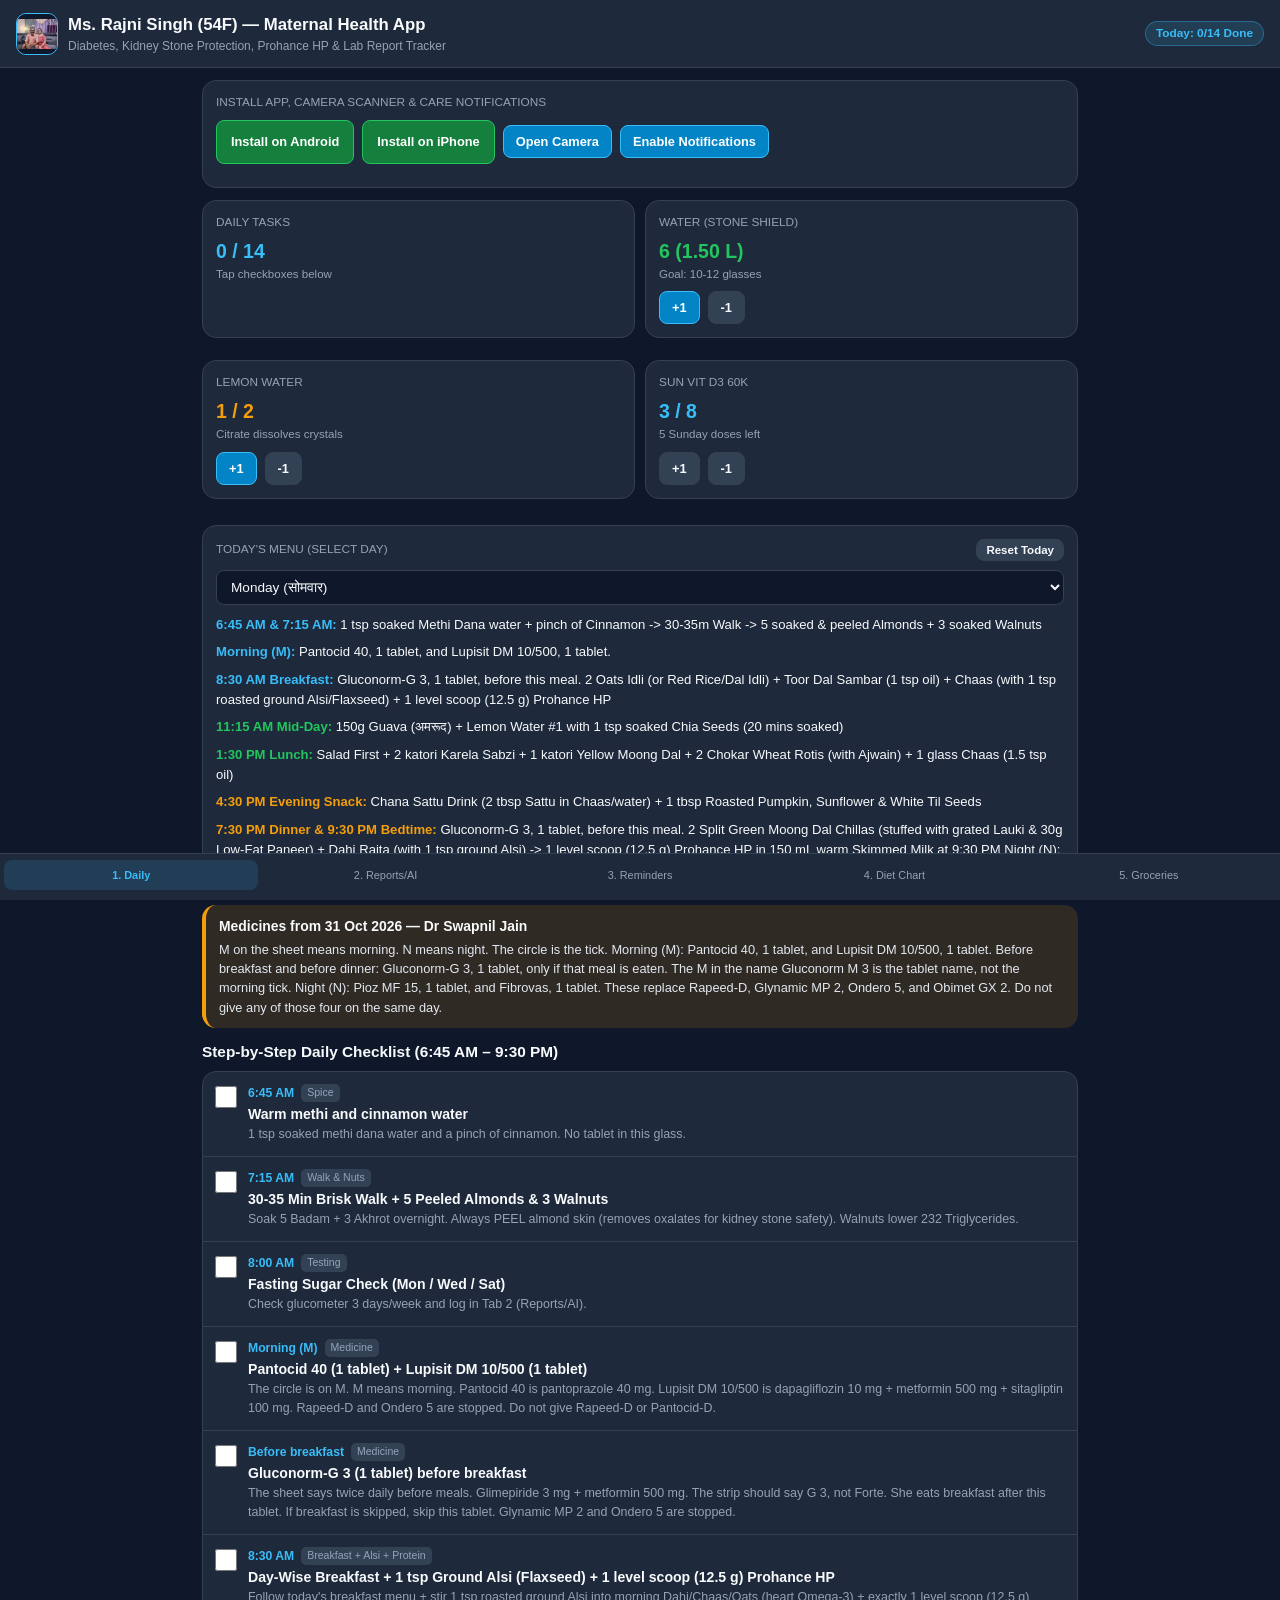
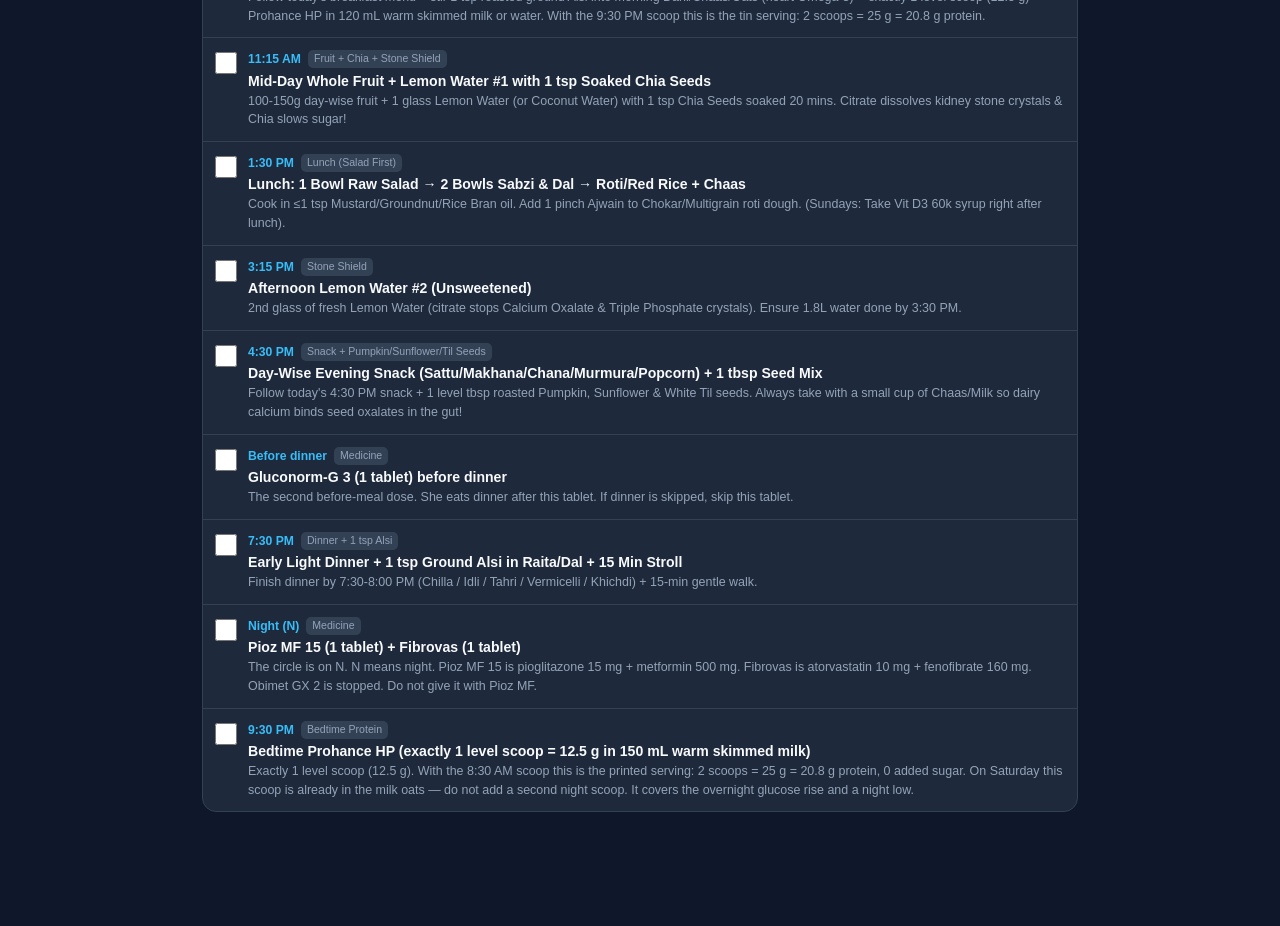
==== commit eaaf2f1d: "Put each tablet on the M or N mark from the prescription. M means morning and N means night. Pantoci" ====
--- a/index.html
+++ b/index.html
@@ -202,25 +202,25 @@
       </select>
       <div id="todayMenuBox" style="margin-top:10px;display:grid;gap:8px;font-size:0.82rem;">
         <div><strong style="color:var(--primary);">6:45 AM &amp; 7:15 AM:</strong> 1 tsp soaked Methi Dana water + 1 pinch Cinnamon &rarr; 30-35m Walk &rarr; 5 soaked &amp; peeled Almonds + 3 soaked Walnuts</div>
-        <div><strong style="color:var(--primary);">Morning medicines:</strong> Pantocid 40, 1 tablet, and Fibrovas, 1 tablet. The prescription puts both in the morning column, and none at night.</div>
+        <div><strong style="color:var(--primary);">Morning (M):</strong> Pantocid 40, 1 tablet, and Lupisit DM 10/500, 1 tablet. The circle on the sheet is under M.</div>
         <div><strong style="color:var(--primary);">8:30 AM Breakfast:</strong> Gluconorm-G 3, 1 tablet, before this meal. 2 Oats Idli (or Red Rice/Dal Idli) + Toor Dal Sambar (1 tsp oil) + Chaas (with 1 tsp roasted ground Alsi/Flaxseed) + 1 level scoop (12.5 g) Prohance HP.</div>
         <div><strong style="color:var(--success);">11:15 AM Mid-Day:</strong> 150g Guava (अमरूद) + 1 glass Warm Lemon Water #1 (with 1 tsp soaked Chia Seeds)</div>
         <div><strong style="color:var(--success);">1:30 PM Lunch:</strong> Salad First (Cucumber/Radish) + 2 katori Karela Sabzi + 1 katori Yellow Moong Dal + 2 Chokar Wheat Rotis (with Ajwain) + 1 glass Chaas</div>
         <div><strong style="color:var(--warn);">4:30 PM Evening Snack:</strong> 1 glass Chana Sattu (2 tbsp) in buttermilk/water + 1 tbsp Roasted Pumpkin &amp; Sunflower Seeds (paired with Chaas calcium for stone safety)</div>
-        <div><strong style="color:var(--warn);">7:30 PM Dinner &amp; 9:30 PM Bedtime:</strong> Gluconorm-G 3, 1 tablet, before this meal. 2 Green Split Moong Dal Chillas (stuffed with grated Lauki &amp; 30g Low-Fat Paneer) + 1 katori Dahi Raita (with 1/2 tsp roasted Til). Night: Pioz MF 15, 1 tablet, and Lupisit DM 10/500, 1 tablet. Then 1 level scoop (12.5 g) Prohance HP in 150mL warm Skimmed Milk at 9:30 PM</div>
+        <div><strong style="color:var(--warn);">7:30 PM Dinner &amp; 9:30 PM Bedtime:</strong> Gluconorm-G 3, 1 tablet, before this meal. 2 Green Split Moong Dal Chillas (stuffed with grated Lauki &amp; 30g Low-Fat Paneer) + 1 katori Dahi Raita (with 1/2 tsp roasted Til). Night (N): Pioz MF 15, 1 tablet, and Fibrovas, 1 tablet. Then 1 level scoop (12.5 g) Prohance HP in 150mL warm Skimmed Milk at 9:30 PM</div>
       </div>
     </div>
 
     <div class="callout warn">
       <div class="callout-title">Medicines from 31 Oct 2026 — Dr Swapnil Jain</div>
-      <div class="callout-body">The 31 Oct sheet uses morning, before meals, and night. It does not give clock times. Morning: Pantocid 40, 1 tablet, and Fibrovas, 1 tablet. Before breakfast and before dinner: Gluconorm-G 3, 1 tablet, only if that meal is eaten. Night: Pioz MF 15, 1 tablet, and Lupisit DM 10/500, 1 tablet. These replace Rapeed-D, Glynamic MP 2, Ondero 5, and Obimet GX 2. Do not give any of those four on the same day.</div>
+      <div class="callout-body">M on the sheet means morning. N means night. The circle is the tick. Morning (M): Pantocid 40, 1 tablet, and Lupisit DM 10/500, 1 tablet. Before breakfast and before dinner: Gluconorm-G 3, 1 tablet, only if that meal is eaten. The M in the name Gluconorm M 3 is the tablet name, not the morning tick. Night (N): Pioz MF 15, 1 tablet, and Fibrovas, 1 tablet. These replace Rapeed-D, Glynamic MP 2, Ondero 5, and Obimet GX 2. Do not give any of those four on the same day.</div>
     </div>
     <div class="section-title">Step-by-Step Daily Checklist (6:45 AM – 9:30 PM)</div>
     <div class="card" style="padding:0;" id="dailyTasksList">
       <label class="task-item"><input type="checkbox" class="task-check" data-task="dt1" /><div class="task-content"><div class="task-meta"><span class="task-time">6:45 AM</span><span class="task-tag">Spice</span></div><div class="task-title">Warm methi and cinnamon water</div><div class="task-desc">1 tsp soaked methi dana water and a pinch of cinnamon. No tablet in this glass.</div></div></label>
       <label class="task-item"><input type="checkbox" class="task-check" data-task="dt2" /><div class="task-content"><div class="task-meta"><span class="task-time">7:15 AM</span><span class="task-tag">Walk &amp; Nuts</span></div><div class="task-title">30-35 Min Brisk Walk + 5 Peeled Almonds &amp; 3 Walnuts</div><div class="task-desc">Soak 5 Badam + 3 Akhrot overnight. Always PEEL almond skin (removes oxalates for kidney stone safety). Walnuts lower 232 Triglycerides.</div></div></label>
       <label class="task-item"><input type="checkbox" class="task-check" data-task="dt3" /><div class="task-content"><div class="task-meta"><span class="task-time">8:00 AM</span><span class="task-tag">Testing</span></div><div class="task-title">Fasting Sugar Check (Mon / Wed / Sat)</div><div class="task-desc">Check glucometer 3 days/week and log in Tab 2 (Reports/AI).</div></div></label>
-      <label class="task-item"><input type="checkbox" class="task-check" data-task="dt5" /><div class="task-content"><div class="task-meta"><span class="task-time">Morning</span><span class="task-tag">Medicine</span></div><div class="task-title">Pantocid 40 (1 tablet) + Fibrovas (1 tablet)</div><div class="task-desc">Both are written in the morning column, one each, and none at night. Pantocid 40 is pantoprazole 40 mg. Fibrovas is atorvastatin 10 mg + fenofibrate 160 mg. Rapeed-D is stopped. Do not give Rapeed-D or Pantocid-D.</div></div></label>
+      <label class="task-item"><input type="checkbox" class="task-check" data-task="dt5" /><div class="task-content"><div class="task-meta"><span class="task-time">Morning (M)</span><span class="task-tag">Medicine</span></div><div class="task-title">Pantocid 40 (1 tablet) + Lupisit DM 10/500 (1 tablet)</div><div class="task-desc">The circle is on M. M means morning. Pantocid 40 is pantoprazole 40 mg. Lupisit DM 10/500 is dapagliflozin 10 mg + metformin 500 mg + sitagliptin 100 mg. Rapeed-D and Ondero 5 are stopped. Do not give Rapeed-D or Pantocid-D.</div></div></label>
       <label class="task-item"><input type="checkbox" class="task-check" data-task="dt13" /><div class="task-content"><div class="task-meta"><span class="task-time">Before breakfast</span><span class="task-tag">Medicine</span></div><div class="task-title">Gluconorm-G 3 (1 tablet) before breakfast</div><div class="task-desc">The sheet says twice daily before meals. Glimepiride 3 mg + metformin 500 mg. The strip should say G 3, not Forte. She eats breakfast after this tablet. If breakfast is skipped, skip this tablet. Glynamic MP 2 and Ondero 5 are stopped.</div></div></label>
       <label class="task-item"><input type="checkbox" class="task-check" data-task="dt4" /><div class="task-content"><div class="task-meta"><span class="task-time">8:30 AM</span><span class="task-tag">Breakfast + Alsi + Protein</span></div><div class="task-title">Day-Wise Breakfast + 1 tsp Ground Alsi (Flaxseed) + 1 level scoop (12.5 g) Prohance HP</div><div class="task-desc">Follow today's breakfast menu + stir 1 tsp roasted ground Alsi into morning Dahi/Chaas/Oats (heart Omega-3) + exactly 1 level scoop (12.5 g) Prohance HP in 120 mL warm skimmed milk or water. With the 9:30 PM scoop this is the tin serving: 2 scoops = 25 g = 20.8 g protein.</div></div></label>
       <label class="task-item"><input type="checkbox" class="task-check" data-task="dt6" /><div class="task-content"><div class="task-meta"><span class="task-time">11:15 AM</span><span class="task-tag">Fruit + Chia + Stone Shield</span></div><div class="task-title">Mid-Day Whole Fruit + Lemon Water #1 with 1 tsp Soaked Chia Seeds</div><div class="task-desc">100-150g day-wise fruit + 1 glass Lemon Water (or Coconut Water) with 1 tsp Chia Seeds soaked 20 mins. Citrate dissolves kidney stone crystals &amp; Chia slows sugar!</div></div></label>
@@ -229,7 +229,7 @@
       <label class="task-item"><input type="checkbox" class="task-check" data-task="dt9" /><div class="task-content"><div class="task-meta"><span class="task-time">4:30 PM</span><span class="task-tag">Snack + Pumpkin/Sunflower/Til Seeds</span></div><div class="task-title">Day-Wise Evening Snack (Sattu/Makhana/Chana/Murmura/Popcorn) + 1 tbsp Seed Mix</div><div class="task-desc">Follow today's 4:30 PM snack + 1 level tbsp roasted Pumpkin, Sunflower &amp; White Til seeds. Always take with a small cup of Chaas/Milk so dairy calcium binds seed oxalates in the gut!</div></div></label>
       <label class="task-item"><input type="checkbox" class="task-check" data-task="dt14" /><div class="task-content"><div class="task-meta"><span class="task-time">Before dinner</span><span class="task-tag">Medicine</span></div><div class="task-title">Gluconorm-G 3 (1 tablet) before dinner</div><div class="task-desc">The second before-meal dose. She eats dinner after this tablet. If dinner is skipped, skip this tablet.</div></div></label>
       <label class="task-item"><input type="checkbox" class="task-check" data-task="dt10" /><div class="task-content"><div class="task-meta"><span class="task-time">7:30 PM</span><span class="task-tag">Dinner + 1 tsp Alsi</span></div><div class="task-title">Early Light Dinner + 1 tsp Ground Alsi in Raita/Dal + 15 Min Stroll</div><div class="task-desc">Finish dinner by 7:30-8:00 PM (Chilla / Idli / Tahri / Vermicelli / Khichdi) + 15-min gentle walk.</div></div></label>
-      <label class="task-item"><input type="checkbox" class="task-check" data-task="dt11" /><div class="task-content"><div class="task-meta"><span class="task-time">Night</span><span class="task-tag">Medicine</span></div><div class="task-title">Pioz MF 15 (1 tablet) + Lupisit DM 10/500 (1 tablet)</div><div class="task-desc">Both are written in the night column, one each, and none in the morning. Pioz MF 15 is pioglitazone 15 mg + metformin 500 mg. Lupisit DM 10/500 is dapagliflozin 10 mg + metformin 500 mg + sitagliptin 100 mg. Obimet GX 2 is stopped. Do not give it with Pioz MF.</div></div></label>
+      <label class="task-item"><input type="checkbox" class="task-check" data-task="dt11" /><div class="task-content"><div class="task-meta"><span class="task-time">Night (N)</span><span class="task-tag">Medicine</span></div><div class="task-title">Pioz MF 15 (1 tablet) + Fibrovas (1 tablet)</div><div class="task-desc">The circle is on N. N means night. Pioz MF 15 is pioglitazone 15 mg + metformin 500 mg. Fibrovas is atorvastatin 10 mg + fenofibrate 160 mg. Obimet GX 2 is stopped. Do not give it with Pioz MF.</div></div></label>
       <label class="task-item"><input type="checkbox" class="task-check" data-task="dt12" /><div class="task-content"><div class="task-meta"><span class="task-time">9:30 PM</span><span class="task-tag">Bedtime Protein</span></div><div class="task-title">Bedtime Prohance HP (exactly 1 level scoop = 12.5 g in 150 mL warm skimmed milk)</div><div class="task-desc">Exactly 1 level scoop (12.5 g). With the 8:30 AM scoop this is the printed serving: 2 scoops = 25 g = 20.8 g protein, 0 added sugar. On Saturday this scoop is already in the milk oats — do not add a second night scoop. It covers the overnight glucose rise and a night low.</div></div></label>
     </div>
   </section>
@@ -263,7 +263,7 @@
 
     <div class="section-title">Live Automated Clinical Judgement</div>
     <div id="dynamicAdviceContainer">
-      <div class="callout warn"><div class="callout-title">Active Sugar Reduction (Fasting: 225 | PP: 254 mg/dL)</div><div class="callout-body">Follow the 31 Oct 2026 sheet: Pantocid 40 and Fibrovas in the morning, Gluconorm-G 3 before breakfast and before dinner, Pioz MF 15 and Lupisit DM 10/500 at night. Rapeed-D, Glynamic MP 2, Ondero 5, and Obimet GX 2 are stopped. Keep Prohance HP at 1 level scoop (12.5 g) at 8:30 AM and 1 level scoop (12.5 g) at 9:30 PM.</div></div>
+      <div class="callout warn"><div class="callout-title">Active Sugar Reduction (Fasting: 225 | PP: 254 mg/dL)</div><div class="callout-body">Follow the 31 Oct 2026 sheet. M is morning: Pantocid 40 and Lupisit DM 10/500. Gluconorm-G 3 before breakfast and before dinner. N is night: Pioz MF 15 and Fibrovas. Rapeed-D, Glynamic MP 2, Ondero 5, and Obimet GX 2 are stopped. Keep Prohance HP at 1 level scoop (12.5 g) at 8:30 AM and 1 level scoop (12.5 g) at 9:30 PM.</div></div>
       <div class="callout warn"><div class="callout-title">Urine Yeast & Stone Crystal Shield Active</div><div class="callout-body">Drink 2.5-3.0L water + 2 glasses unsweetened Lemon Water daily (citrate dissolves Calcium Oxalate crystals). Repeat Urine R/E around Nov 8-10.</div></div>
       <div class="callout"><div class="callout-title">Vitamin D3 60k Weekly Course (3/8 Done — 5 Left)</div><div class="callout-body">Give 1 Sugar-Free 60k IU bottle every Sunday immediately AFTER Lunch. Cap at 8 doses total due to past kidney stone surgery.</div></div>
       <div class="callout success"><div class="callout-title">Kidneys Healthy (Creatinine 0.61 | eGFR 106) — Safe for 2 Scoops Prohance HP/Day</div><div class="callout-body">Normal kidney filtration (eGFR 106). The label dose is the right amount: 1 level scoop (12.5 g) at breakfast and 1 level scoop (12.5 g) at 9:30 PM. That is 25 g powder and 20.8 g protein. Do not add extra scoops.</div></div>
@@ -319,13 +319,13 @@
             <th>11:15 AM Mid-Day<br/>(Fruit + Chia + Lemon)</th>
             <th>1:30 PM Lunch<br/>(Salad First &rarr; Sabzi/Dal/Roti)</th>
             <th>4:30 PM Evening<br/>(Rotating Snack + Seed Mix)</th>
-            <th>7:30 PM Dinner &amp; 9:30 PM<br/>(Gluconorm-G 3 before dinner. Night: Pioz MF 15 + Lupisit DM 10/500. Then Prohance HP)</th>
+            <th>7:30 PM Dinner &amp; 9:30 PM<br/>(Gluconorm-G 3 before dinner. Night (N): Pioz MF 15 + Fibrovas. Then Prohance HP)</th>
           </tr>
         </thead>
         <tbody>
           <tr>
             <td><strong>Mon<br/>(सोमवार)</strong></td>
-            <td>• Morning: Pantocid 40, 1 tablet, and Fibrovas, 1 tablet<br/>• 6:45 AM: soaked Methi + Cinnamon water<br/>• 7:15 AM: 5 peeled Almonds + 3 Walnuts<br/>• Before breakfast: Gluconorm-G 3, then 8:30 AM: <strong>2 Oats Idli</strong> + <strong>Toor Dal Sambar</strong> + Chaas (with <strong>1 tsp ground Alsi</strong>) + <strong>1 level scoop (12.5 g) Prohance HP</strong></td>
+            <td>• Morning (M): Pantocid 40, 1 tablet, and Lupisit DM 10/500, 1 tablet<br/>• 6:45 AM: soaked Methi + Cinnamon water<br/>• 7:15 AM: 5 peeled Almonds + 3 Walnuts<br/>• Before breakfast: Gluconorm-G 3, then 8:30 AM: <strong>2 Oats Idli</strong> + <strong>Toor Dal Sambar</strong> + Chaas (with <strong>1 tsp ground Alsi</strong>) + <strong>1 level scoop (12.5 g) Prohance HP</strong></td>
             <td><strong>150g Guava (अमरूद)</strong> + Lemon Water #1 with <strong>1 tsp soaked Chia Seeds</strong></td>
             <td>1 bowl Cucumber/Radish Salad + <strong>2 katori Karela Sabzi</strong> + <strong>1 katori Yellow Moong Dal</strong> + <strong>2 Chokar Wheat Rotis (with Ajwain)</strong> + 1 glass Chaas (1.5 tsp Mustard Oil)</td>
             <td><strong>Chana Sattu Drink</strong> (2 heaped tbsp Sattu in Chaas/water with jeera) + <strong>1 tbsp Pumpkin, Sunflower &amp; Til Seed Mix</strong></td>
@@ -333,7 +333,7 @@
           </tr>
           <tr>
             <td><strong>Tue<br/>(मंगलवार)</strong></td>
-            <td>• Morning: Pantocid 40, 1 tablet, and Fibrovas, 1 tablet. Before breakfast: Gluconorm-G 3<br/>• 6:45 AM: soaked Methi + Cinnamon water<br/>• 5 peeled Almonds + 3 Walnuts<br/>• 8:30 AM: <strong>1 bowl Thick Veg Poha</strong> (with peas, beans &amp; 2 tbsp <strong>steamed Sabut Moong sprouts</strong>) + Unsweetened Tea + <strong>1 level scoop (12.5 g) Prohance HP</strong> + <strong>1 tsp ground Alsi</strong></td>
+            <td>• Morning (M): Pantocid 40, 1 tablet, and Lupisit DM 10/500, 1 tablet. Before breakfast: Gluconorm-G 3<br/>• 6:45 AM: soaked Methi + Cinnamon water<br/>• 5 peeled Almonds + 3 Walnuts<br/>• 8:30 AM: <strong>1 bowl Thick Veg Poha</strong> (with peas, beans &amp; 2 tbsp <strong>steamed Sabut Moong sprouts</strong>) + Unsweetened Tea + <strong>1 level scoop (12.5 g) Prohance HP</strong> + <strong>1 tsp ground Alsi</strong></td>
             <td><strong>150g Apple (सेब)</strong> + Lemon Water #1 with <strong>1 tsp soaked Chia Seeds</strong> + Tender Coconut Water</td>
             <td>1 bowl Salad + <strong>2 katori Methi/Lauki Paneer</strong> (or blanched-and-drained Palak with <strong>60g Low-Fat Paneer</strong>) + <strong>1 katori Chana Dal</strong> + <strong>2 Chokar Wheat Rotis</strong> + Chaas</td>
             <td><strong>1 bowl Roasted Phool Makhana</strong> (dry-roasted with black pepper &amp; turmeric) + Unsweetened Tea + <strong>1 tbsp Pumpkin, Sunflower &amp; Til Seeds</strong> + small cup Chaas</td>
@@ -341,7 +341,7 @@
           </tr>
           <tr>
             <td><strong>Wed<br/>(बुधवार)</strong></td>
-            <td>• Morning: Pantocid 40, 1 tablet, and Fibrovas, 1 tablet. Before breakfast: Gluconorm-G 3<br/>• 6:45 AM: soaked Methi + Cinnamon water<br/>• 5 peeled Almonds + 3 Walnuts<br/>• 8:30 AM: <strong>2 Besan Chillas</strong> stuffed with <strong>50g grated Low-Fat Paneer</strong> &amp; veggies + Mint Chutney + Chaas (with <strong>1 tsp ground Alsi</strong>) + <strong>1 level scoop (12.5 g) Prohance HP</strong></td>
+            <td>• Morning (M): Pantocid 40, 1 tablet, and Lupisit DM 10/500, 1 tablet. Before breakfast: Gluconorm-G 3<br/>• 6:45 AM: soaked Methi + Cinnamon water<br/>• 5 peeled Almonds + 3 Walnuts<br/>• 8:30 AM: <strong>2 Besan Chillas</strong> stuffed with <strong>50g grated Low-Fat Paneer</strong> &amp; veggies + Mint Chutney + Chaas (with <strong>1 tsp ground Alsi</strong>) + <strong>1 level scoop (12.5 g) Prohance HP</strong></td>
             <td><strong>150g Papaya (पपीता)</strong> + Lemon Water #1 with <strong>1 tsp soaked Chia Seeds</strong></td>
             <td>1 bowl Salad + <strong>2 katori Lauki Sabzi</strong> + <strong>1 katori Toor/Arhar Dal</strong> + <strong>1 Chokar Roti + 1 small katori Red/Brown Rice</strong> + Curd</td>
             <td><strong>1 bowl Unsalted Bhuna Chana (Roasted Chana)</strong> + Unsweetened Tea + <strong>1 tbsp Pumpkin, Sunflower &amp; Til Seeds</strong> + small cup Chaas</td>
@@ -349,7 +349,7 @@
           </tr>
           <tr>
             <td><strong>Thu<br/>(गुरुवार)</strong></td>
-            <td>• Morning: Pantocid 40, 1 tablet, and Fibrovas, 1 tablet. Before breakfast: Gluconorm-G 3<br/>• 6:45 AM: soaked Methi + Cinnamon water<br/>• 5 peeled Almonds + 3 Walnuts<br/>• 8:30 AM: <strong>1 bowl Coarse Wheat/Millet Rava Veg Upma</strong> + <strong>1 tsp ground Alsi</strong> + <strong>1 level scoop (12.5 g) Prohance HP</strong> in Skimmed Milk</td>
+            <td>• Morning (M): Pantocid 40, 1 tablet, and Lupisit DM 10/500, 1 tablet. Before breakfast: Gluconorm-G 3<br/>• 6:45 AM: soaked Methi + Cinnamon water<br/>• 5 peeled Almonds + 3 Walnuts<br/>• 8:30 AM: <strong>1 bowl Coarse Wheat/Millet Rava Veg Upma</strong> + <strong>1 tsp ground Alsi</strong> + <strong>1 level scoop (12.5 g) Prohance HP</strong> in Skimmed Milk</td>
             <td><strong>150g Pear (नाशपाती) or Kiwi</strong> + Lemon Water #1 with <strong>1 tsp soaked Chia Seeds</strong> + Coconut Water</td>
             <td>1 bowl Salad + <strong>1 katori Mix Veg (Cabbage/Cauliflower/Beans)</strong> + <strong>1 katori Methi/Lauki Moong Dal</strong> + <strong>2 Multigrain/Jowar/Bajra Rotis</strong> + Chaas</td>
             <td><strong>1 bowl Murmura Bhel (बिना नमकीन)</strong> tossed with boiled Kala Chana, cucumber, deseeded tomato, lemon + <strong>1 tbsp Pumpkin, Sunflower &amp; Til Seeds</strong></td>
@@ -357,7 +357,7 @@
           </tr>
           <tr>
             <td><strong>Fri<br/>(शुक्रवार)</strong></td>
-            <td>• Morning: Pantocid 40, 1 tablet, and Fibrovas, 1 tablet. Before breakfast: Gluconorm-G 3<br/>• 6:45 AM: soaked Methi + Cinnamon water<br/>• 5 peeled Almonds + 3 Walnuts<br/>• 8:30 AM: <strong>1 bowl Steamed Sprouts (Sabut Green Moong + Kala Chana + Soybean Seeds)</strong> with lemon &amp; cucumber + <strong>1 tsp ground Alsi</strong> + <strong>1 level scoop (12.5 g) Prohance HP</strong></td>
+            <td>• Morning (M): Pantocid 40, 1 tablet, and Lupisit DM 10/500, 1 tablet. Before breakfast: Gluconorm-G 3<br/>• 6:45 AM: soaked Methi + Cinnamon water<br/>• 5 peeled Almonds + 3 Walnuts<br/>• 8:30 AM: <strong>1 bowl Steamed Sprouts (Sabut Green Moong + Kala Chana + Soybean Seeds)</strong> with lemon &amp; cucumber + <strong>1 tsp ground Alsi</strong> + <strong>1 level scoop (12.5 g) Prohance HP</strong></td>
             <td><strong>1 Orange (संतरा) or Mosambi</strong> + Lemon Water #1 with <strong>1 tsp soaked Chia Seeds</strong></td>
             <td>1 bowl Salad + <strong>2 katori Kala Chana &amp; Soya Chunks Sabzi (or Rajma)</strong> + <strong>1 Multigrain Roti + 1 small katori Red/Brown Rice</strong> + Chaas</td>
             <td><strong>Chana Sattu Drink (2 tbsp Sattu)</strong> OR <strong>1 bowl Homemade Unsalted Popcorn (मक्का दाने)</strong> + Unsweetened Tea + <strong>1 tbsp Pumpkin, Sunflower &amp; Til Seeds</strong></td>
@@ -365,7 +365,7 @@
           </tr>
           <tr>
             <td><strong>Sat<br/>(शनिवार)</strong></td>
-            <td>• Morning: Pantocid 40, 1 tablet, and Fibrovas, 1 tablet. Before breakfast: Gluconorm-G 3<br/>• 6:45 AM: soaked Methi + Cinnamon water<br/>• 5 peeled Almonds + 3 Walnuts<br/>• 8:30 AM: <strong>1 bowl Savory Veg Broken Wheat (Daliya) Khichdi</strong> (with Split Green Moong Dal &amp; veggies) + Dahi (with <strong>1 tsp ground Alsi</strong>) + <strong>1 level scoop (12.5 g) Prohance HP</strong></td>
+            <td>• Morning (M): Pantocid 40, 1 tablet, and Lupisit DM 10/500, 1 tablet. Before breakfast: Gluconorm-G 3<br/>• 6:45 AM: soaked Methi + Cinnamon water<br/>• 5 peeled Almonds + 3 Walnuts<br/>• 8:30 AM: <strong>1 bowl Savory Veg Broken Wheat (Daliya) Khichdi</strong> (with Split Green Moong Dal &amp; veggies) + Dahi (with <strong>1 tsp ground Alsi</strong>) + <strong>1 level scoop (12.5 g) Prohance HP</strong></td>
             <td><strong>150g Guava or Plum (आलूबुखारा)</strong> + Lemon Water #1 with <strong>1 tsp soaked Chia Seeds</strong> + Coconut Water</td>
             <td>1 bowl Salad + <strong>2 katori Taroee (Ridge Gourd) &amp; Munga (Drumstick) Sabzi</strong> + <strong>1 katori Chana + Toor Dal</strong> + <strong>2 Chokar Wheat Rotis</strong> + Raita</td>
             <td><strong>1 bowl Roasted Makhana + Bhuna Chana Mix</strong> + Unsweetened Tea + <strong>1 tbsp Pumpkin, Sunflower &amp; Til Seeds</strong> + small cup Chaas</td>
@@ -373,7 +373,7 @@
           </tr>
           <tr>
             <td><strong>Sun<br/>(रविवार)</strong></td>
-            <td>• Morning: Pantocid 40, 1 tablet, and Fibrovas, 1 tablet. Before breakfast: Gluconorm-G 3<br/>• 6:45 AM: soaked Methi + Cinnamon water<br/>• 5 peeled Almonds + 3 Walnuts<br/>• 8:30 AM: <strong>1 Crisp Moong Dal / Oats Dosa</strong> + <strong>Toor Dal Sambar</strong> (or 1 low-oil Methi/Gobhi Stuffed Chokar Paratha + Dahi) + <strong>1 tsp ground Alsi</strong> + <strong>1 level scoop (12.5 g) Prohance HP</strong></td>
+            <td>• Morning (M): Pantocid 40, 1 tablet, and Lupisit DM 10/500, 1 tablet. Before breakfast: Gluconorm-G 3<br/>• 6:45 AM: soaked Methi + Cinnamon water<br/>• 5 peeled Almonds + 3 Walnuts<br/>• 8:30 AM: <strong>1 Crisp Moong Dal / Oats Dosa</strong> + <strong>Toor Dal Sambar</strong> (or 1 low-oil Methi/Gobhi Stuffed Chokar Paratha + Dahi) + <strong>1 tsp ground Alsi</strong> + <strong>1 level scoop (12.5 g) Prohance HP</strong></td>
             <td><strong>150g Apple or Jamun/Papaya</strong> + Lemon Water #1 with <strong>1 tsp soaked Chia Seeds</strong></td>
             <td>1 bowl Salad + <strong>2 katori Lobia (Black-Eyed Peas) / Rajma / Gwar Phali Beans Sabzi</strong> + <strong>2 Multigrain Rotis</strong> + Chaas + <strong>Weekly Vitamin D3 60,000 IU Syrup right after lunch!</strong></td>
             <td><strong>Chana Sattu Drink (2 tbsp)</strong> OR <strong>1 bowl Murmura / Popcorn</strong> + Unsweetened Tea + <strong>1 tbsp Pumpkin, Sunflower &amp; Til Seeds</strong></td>
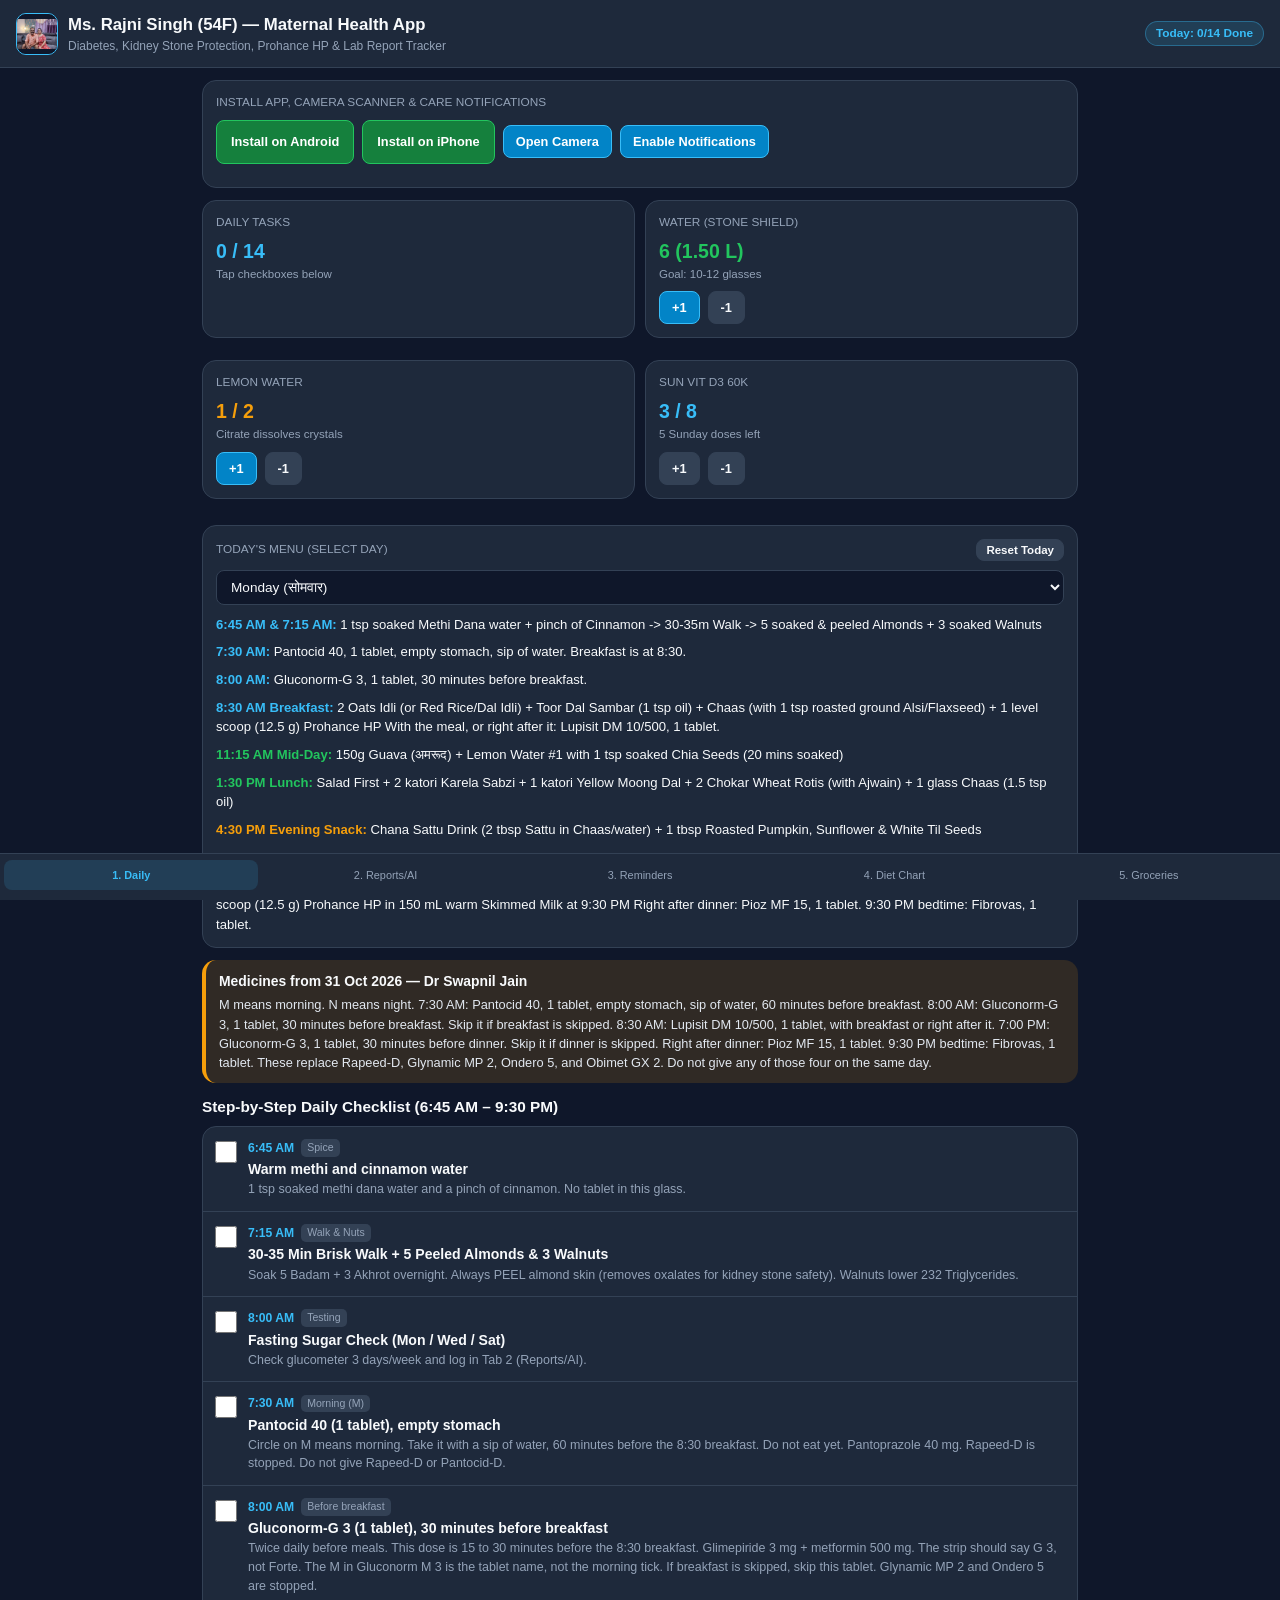
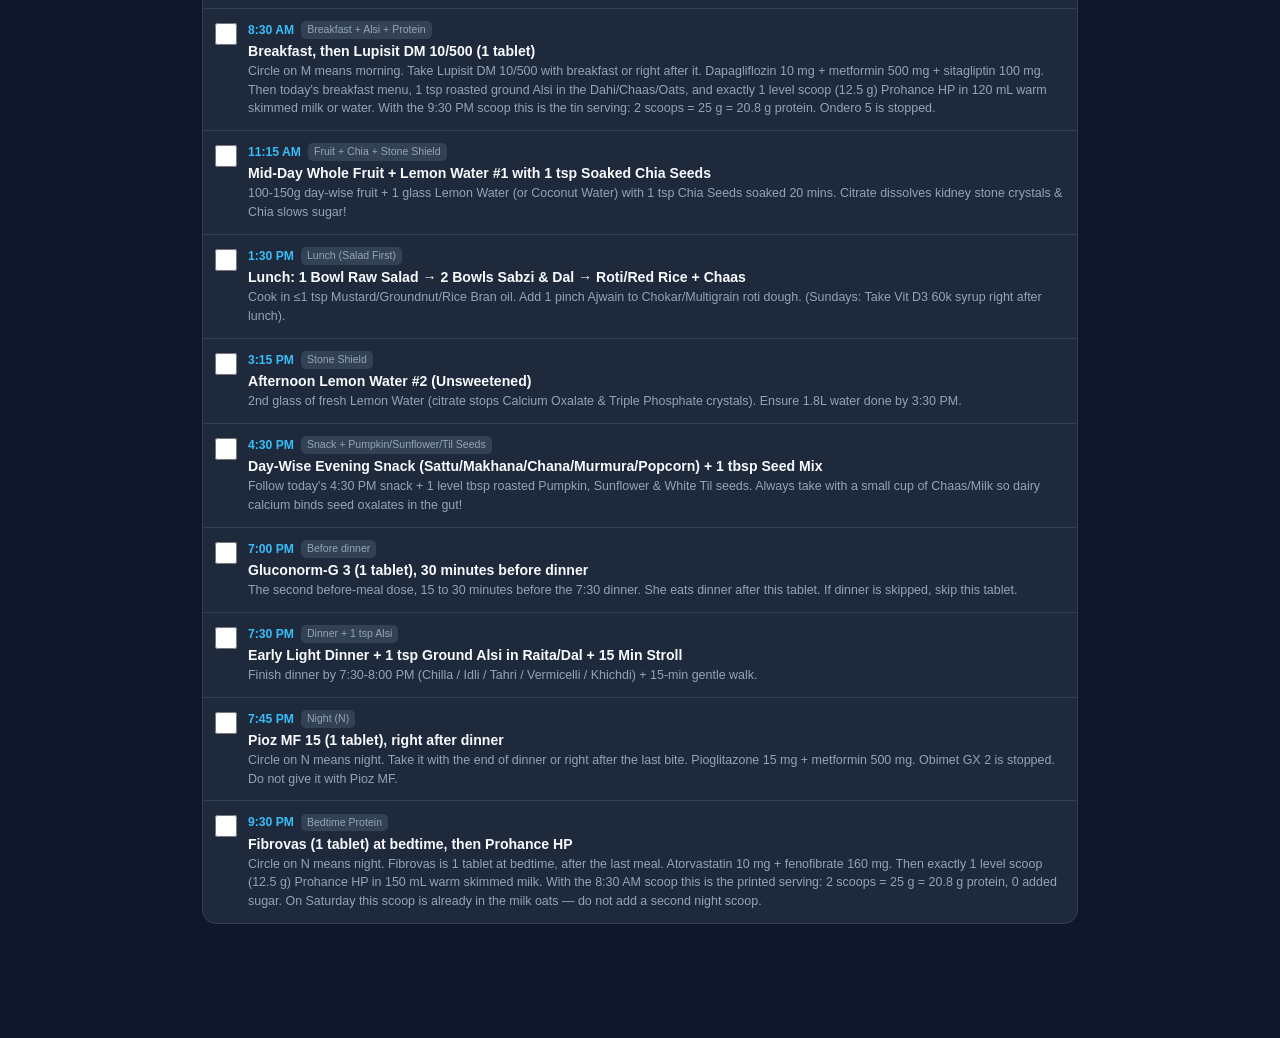
==== commit db247d83: "Time the five tablets to meals and let the Android file download directly. Pantocid is 7:30 AM on an" ====
--- a/index.html
+++ b/index.html
@@ -202,35 +202,38 @@
       </select>
       <div id="todayMenuBox" style="margin-top:10px;display:grid;gap:8px;font-size:0.82rem;">
         <div><strong style="color:var(--primary);">6:45 AM &amp; 7:15 AM:</strong> 1 tsp soaked Methi Dana water + 1 pinch Cinnamon &rarr; 30-35m Walk &rarr; 5 soaked &amp; peeled Almonds + 3 soaked Walnuts</div>
-        <div><strong style="color:var(--primary);">Morning (M):</strong> Pantocid 40, 1 tablet, and Lupisit DM 10/500, 1 tablet. The circle on the sheet is under M.</div>
-        <div><strong style="color:var(--primary);">8:30 AM Breakfast:</strong> Gluconorm-G 3, 1 tablet, before this meal. 2 Oats Idli (or Red Rice/Dal Idli) + Toor Dal Sambar (1 tsp oil) + Chaas (with 1 tsp roasted ground Alsi/Flaxseed) + 1 level scoop (12.5 g) Prohance HP.</div>
+        <div><strong style="color:var(--primary);">7:30 AM, empty stomach:</strong> Pantocid 40, 1 tablet, with a sip of water. This is 60 minutes before breakfast. Do not eat yet.</div>
+        <div><strong style="color:var(--primary);">8:00 AM:</strong> Gluconorm-G 3, 1 tablet, 30 minutes before breakfast.</div>
+        <div><strong style="color:var(--primary);">8:30 AM Breakfast:</strong> 2 Oats Idli (or Red Rice/Dal Idli) + Toor Dal Sambar (1 tsp oil) + Chaas (with 1 tsp roasted ground Alsi/Flaxseed) + 1 level scoop (12.5 g) Prohance HP. With the meal, or right after it: Lupisit DM 10/500, 1 tablet.</div>
         <div><strong style="color:var(--success);">11:15 AM Mid-Day:</strong> 150g Guava (अमरूद) + 1 glass Warm Lemon Water #1 (with 1 tsp soaked Chia Seeds)</div>
         <div><strong style="color:var(--success);">1:30 PM Lunch:</strong> Salad First (Cucumber/Radish) + 2 katori Karela Sabzi + 1 katori Yellow Moong Dal + 2 Chokar Wheat Rotis (with Ajwain) + 1 glass Chaas</div>
         <div><strong style="color:var(--warn);">4:30 PM Evening Snack:</strong> 1 glass Chana Sattu (2 tbsp) in buttermilk/water + 1 tbsp Roasted Pumpkin &amp; Sunflower Seeds (paired with Chaas calcium for stone safety)</div>
-        <div><strong style="color:var(--warn);">7:30 PM Dinner &amp; 9:30 PM Bedtime:</strong> Gluconorm-G 3, 1 tablet, before this meal. 2 Green Split Moong Dal Chillas (stuffed with grated Lauki &amp; 30g Low-Fat Paneer) + 1 katori Dahi Raita (with 1/2 tsp roasted Til). Night (N): Pioz MF 15, 1 tablet, and Fibrovas, 1 tablet. Then 1 level scoop (12.5 g) Prohance HP in 150mL warm Skimmed Milk at 9:30 PM</div>
+        <div><strong style="color:var(--warn);">7:00 PM:</strong> Gluconorm-G 3, 1 tablet, 30 minutes before dinner.</div>
+        <div><strong style="color:var(--warn);">7:30 PM Dinner:</strong> 2 Green Split Moong Dal Chillas (stuffed with grated Lauki &amp; 30g Low-Fat Paneer) + 1 katori Dahi Raita (with 1/2 tsp roasted Til). Right after dinner: Pioz MF 15, 1 tablet.</div>
+        <div><strong style="color:var(--warn);">9:30 PM Bedtime:</strong> Fibrovas, 1 tablet, then 1 level scoop (12.5 g) Prohance HP in 150mL warm Skimmed Milk.</div>
       </div>
     </div>
 
     <div class="callout warn">
       <div class="callout-title">Medicines from 31 Oct 2026 — Dr Swapnil Jain</div>
-      <div class="callout-body">M on the sheet means morning. N means night. The circle is the tick. Morning (M): Pantocid 40, 1 tablet, and Lupisit DM 10/500, 1 tablet. Before breakfast and before dinner: Gluconorm-G 3, 1 tablet, only if that meal is eaten. The M in the name Gluconorm M 3 is the tablet name, not the morning tick. Night (N): Pioz MF 15, 1 tablet, and Fibrovas, 1 tablet. These replace Rapeed-D, Glynamic MP 2, Ondero 5, and Obimet GX 2. Do not give any of those four on the same day.</div>
+      <div class="callout-body">M means morning. N means night. 7:30 AM: Pantocid 40, 1 tablet, empty stomach, sip of water, 60 minutes before breakfast. 8:00 AM: Gluconorm-G 3, 1 tablet, 30 minutes before breakfast. Skip it if breakfast is skipped. 8:30 AM: Lupisit DM 10/500, 1 tablet, with breakfast or right after it. 7:00 PM: Gluconorm-G 3, 1 tablet, 30 minutes before dinner. Skip it if dinner is skipped. Right after dinner: Pioz MF 15, 1 tablet. 9:30 PM bedtime: Fibrovas, 1 tablet. These replace Rapeed-D, Glynamic MP 2, Ondero 5, and Obimet GX 2. Do not give any of those four on the same day.</div>
     </div>
     <div class="section-title">Step-by-Step Daily Checklist (6:45 AM – 9:30 PM)</div>
     <div class="card" style="padding:0;" id="dailyTasksList">
       <label class="task-item"><input type="checkbox" class="task-check" data-task="dt1" /><div class="task-content"><div class="task-meta"><span class="task-time">6:45 AM</span><span class="task-tag">Spice</span></div><div class="task-title">Warm methi and cinnamon water</div><div class="task-desc">1 tsp soaked methi dana water and a pinch of cinnamon. No tablet in this glass.</div></div></label>
       <label class="task-item"><input type="checkbox" class="task-check" data-task="dt2" /><div class="task-content"><div class="task-meta"><span class="task-time">7:15 AM</span><span class="task-tag">Walk &amp; Nuts</span></div><div class="task-title">30-35 Min Brisk Walk + 5 Peeled Almonds &amp; 3 Walnuts</div><div class="task-desc">Soak 5 Badam + 3 Akhrot overnight. Always PEEL almond skin (removes oxalates for kidney stone safety). Walnuts lower 232 Triglycerides.</div></div></label>
       <label class="task-item"><input type="checkbox" class="task-check" data-task="dt3" /><div class="task-content"><div class="task-meta"><span class="task-time">8:00 AM</span><span class="task-tag">Testing</span></div><div class="task-title">Fasting Sugar Check (Mon / Wed / Sat)</div><div class="task-desc">Check glucometer 3 days/week and log in Tab 2 (Reports/AI).</div></div></label>
-      <label class="task-item"><input type="checkbox" class="task-check" data-task="dt5" /><div class="task-content"><div class="task-meta"><span class="task-time">Morning (M)</span><span class="task-tag">Medicine</span></div><div class="task-title">Pantocid 40 (1 tablet) + Lupisit DM 10/500 (1 tablet)</div><div class="task-desc">The circle is on M. M means morning. Pantocid 40 is pantoprazole 40 mg. Lupisit DM 10/500 is dapagliflozin 10 mg + metformin 500 mg + sitagliptin 100 mg. Rapeed-D and Ondero 5 are stopped. Do not give Rapeed-D or Pantocid-D.</div></div></label>
-      <label class="task-item"><input type="checkbox" class="task-check" data-task="dt13" /><div class="task-content"><div class="task-meta"><span class="task-time">Before breakfast</span><span class="task-tag">Medicine</span></div><div class="task-title">Gluconorm-G 3 (1 tablet) before breakfast</div><div class="task-desc">The sheet says twice daily before meals. Glimepiride 3 mg + metformin 500 mg. The strip should say G 3, not Forte. She eats breakfast after this tablet. If breakfast is skipped, skip this tablet. Glynamic MP 2 and Ondero 5 are stopped.</div></div></label>
-      <label class="task-item"><input type="checkbox" class="task-check" data-task="dt4" /><div class="task-content"><div class="task-meta"><span class="task-time">8:30 AM</span><span class="task-tag">Breakfast + Alsi + Protein</span></div><div class="task-title">Day-Wise Breakfast + 1 tsp Ground Alsi (Flaxseed) + 1 level scoop (12.5 g) Prohance HP</div><div class="task-desc">Follow today's breakfast menu + stir 1 tsp roasted ground Alsi into morning Dahi/Chaas/Oats (heart Omega-3) + exactly 1 level scoop (12.5 g) Prohance HP in 120 mL warm skimmed milk or water. With the 9:30 PM scoop this is the tin serving: 2 scoops = 25 g = 20.8 g protein.</div></div></label>
+      <label class="task-item"><input type="checkbox" class="task-check" data-task="dt5" /><div class="task-content"><div class="task-meta"><span class="task-time">7:30 AM</span><span class="task-tag">Morning (M)</span></div><div class="task-title">Pantocid 40 (1 tablet), empty stomach</div><div class="task-desc">Circle on M means morning. Take it with a sip of water, 60 minutes before the 8:30 breakfast. Do not eat yet. Pantoprazole 40 mg. Rapeed-D is stopped. Do not give Rapeed-D or Pantocid-D.</div></div></label>
+      <label class="task-item"><input type="checkbox" class="task-check" data-task="dt13" /><div class="task-content"><div class="task-meta"><span class="task-time">8:00 AM</span><span class="task-tag">Before breakfast</span></div><div class="task-title">Gluconorm-G 3 (1 tablet), 30 minutes before breakfast</div><div class="task-desc">Twice daily before meals. This dose is 15 to 30 minutes before the 8:30 breakfast. Glimepiride 3 mg + metformin 500 mg. The strip should say G 3, not Forte. The M in Gluconorm M 3 is the tablet name, not the morning tick. If breakfast is skipped, skip this tablet. Glynamic MP 2 and Ondero 5 are stopped.</div></div></label>
+      <label class="task-item"><input type="checkbox" class="task-check" data-task="dt4" /><div class="task-content"><div class="task-meta"><span class="task-time">8:30 AM</span><span class="task-tag">Breakfast + Alsi + Protein</span></div><div class="task-title">Breakfast, then Lupisit DM 10/500 (1 tablet)</div><div class="task-desc">Circle on M means morning. Take Lupisit DM 10/500 with breakfast or right after it. Dapagliflozin 10 mg + metformin 500 mg + sitagliptin 100 mg. Then today's breakfast menu, 1 tsp roasted ground Alsi in the Dahi/Chaas/Oats, and exactly 1 level scoop (12.5 g) Prohance HP in 120 mL warm skimmed milk or water. With the 9:30 PM scoop this is the tin serving: 2 scoops = 25 g = 20.8 g protein. Ondero 5 is stopped.</div></div></label>
       <label class="task-item"><input type="checkbox" class="task-check" data-task="dt6" /><div class="task-content"><div class="task-meta"><span class="task-time">11:15 AM</span><span class="task-tag">Fruit + Chia + Stone Shield</span></div><div class="task-title">Mid-Day Whole Fruit + Lemon Water #1 with 1 tsp Soaked Chia Seeds</div><div class="task-desc">100-150g day-wise fruit + 1 glass Lemon Water (or Coconut Water) with 1 tsp Chia Seeds soaked 20 mins. Citrate dissolves kidney stone crystals &amp; Chia slows sugar!</div></div></label>
       <label class="task-item"><input type="checkbox" class="task-check" data-task="dt7" /><div class="task-content"><div class="task-meta"><span class="task-time">1:30 PM</span><span class="task-tag">Lunch (Salad First)</span></div><div class="task-title">Lunch: 1 Bowl Raw Salad &rarr; 2 Bowls Sabzi &amp; Dal &rarr; Roti/Red Rice + Chaas</div><div class="task-desc">Cook in &le;1 tsp Mustard/Groundnut/Rice Bran oil. Add 1 pinch Ajwain to Chokar/Multigrain roti dough. (Sundays: Take Vit D3 60k syrup right after lunch).</div></div></label>
       <label class="task-item"><input type="checkbox" class="task-check" data-task="dt8" /><div class="task-content"><div class="task-meta"><span class="task-time">3:15 PM</span><span class="task-tag">Stone Shield</span></div><div class="task-title">Afternoon Lemon Water #2 (Unsweetened)</div><div class="task-desc">2nd glass of fresh Lemon Water (citrate stops Calcium Oxalate &amp; Triple Phosphate crystals). Ensure 1.8L water done by 3:30 PM.</div></div></label>
       <label class="task-item"><input type="checkbox" class="task-check" data-task="dt9" /><div class="task-content"><div class="task-meta"><span class="task-time">4:30 PM</span><span class="task-tag">Snack + Pumpkin/Sunflower/Til Seeds</span></div><div class="task-title">Day-Wise Evening Snack (Sattu/Makhana/Chana/Murmura/Popcorn) + 1 tbsp Seed Mix</div><div class="task-desc">Follow today's 4:30 PM snack + 1 level tbsp roasted Pumpkin, Sunflower &amp; White Til seeds. Always take with a small cup of Chaas/Milk so dairy calcium binds seed oxalates in the gut!</div></div></label>
-      <label class="task-item"><input type="checkbox" class="task-check" data-task="dt14" /><div class="task-content"><div class="task-meta"><span class="task-time">Before dinner</span><span class="task-tag">Medicine</span></div><div class="task-title">Gluconorm-G 3 (1 tablet) before dinner</div><div class="task-desc">The second before-meal dose. She eats dinner after this tablet. If dinner is skipped, skip this tablet.</div></div></label>
+      <label class="task-item"><input type="checkbox" class="task-check" data-task="dt14" /><div class="task-content"><div class="task-meta"><span class="task-time">7:00 PM</span><span class="task-tag">Before dinner</span></div><div class="task-title">Gluconorm-G 3 (1 tablet), 30 minutes before dinner</div><div class="task-desc">The second before-meal dose, 15 to 30 minutes before the 7:30 dinner. She eats dinner after this tablet. If dinner is skipped, skip this tablet.</div></div></label>
       <label class="task-item"><input type="checkbox" class="task-check" data-task="dt10" /><div class="task-content"><div class="task-meta"><span class="task-time">7:30 PM</span><span class="task-tag">Dinner + 1 tsp Alsi</span></div><div class="task-title">Early Light Dinner + 1 tsp Ground Alsi in Raita/Dal + 15 Min Stroll</div><div class="task-desc">Finish dinner by 7:30-8:00 PM (Chilla / Idli / Tahri / Vermicelli / Khichdi) + 15-min gentle walk.</div></div></label>
-      <label class="task-item"><input type="checkbox" class="task-check" data-task="dt11" /><div class="task-content"><div class="task-meta"><span class="task-time">Night (N)</span><span class="task-tag">Medicine</span></div><div class="task-title">Pioz MF 15 (1 tablet) + Fibrovas (1 tablet)</div><div class="task-desc">The circle is on N. N means night. Pioz MF 15 is pioglitazone 15 mg + metformin 500 mg. Fibrovas is atorvastatin 10 mg + fenofibrate 160 mg. Obimet GX 2 is stopped. Do not give it with Pioz MF.</div></div></label>
-      <label class="task-item"><input type="checkbox" class="task-check" data-task="dt12" /><div class="task-content"><div class="task-meta"><span class="task-time">9:30 PM</span><span class="task-tag">Bedtime Protein</span></div><div class="task-title">Bedtime Prohance HP (exactly 1 level scoop = 12.5 g in 150 mL warm skimmed milk)</div><div class="task-desc">Exactly 1 level scoop (12.5 g). With the 8:30 AM scoop this is the printed serving: 2 scoops = 25 g = 20.8 g protein, 0 added sugar. On Saturday this scoop is already in the milk oats — do not add a second night scoop. It covers the overnight glucose rise and a night low.</div></div></label>
+      <label class="task-item"><input type="checkbox" class="task-check" data-task="dt11" /><div class="task-content"><div class="task-meta"><span class="task-time">7:45 PM</span><span class="task-tag">Night (N)</span></div><div class="task-title">Pioz MF 15 (1 tablet), right after dinner</div><div class="task-desc">Circle on N means night. Take it with the end of dinner or right after the last bite. Pioglitazone 15 mg + metformin 500 mg. Obimet GX 2 is stopped. Do not give it with Pioz MF.</div></div></label>
+      <label class="task-item"><input type="checkbox" class="task-check" data-task="dt12" /><div class="task-content"><div class="task-meta"><span class="task-time">9:30 PM</span><span class="task-tag">Bedtime Protein</span></div><div class="task-title">Fibrovas (1 tablet) at bedtime, then Prohance HP</div><div class="task-desc">Circle on N means night. Fibrovas is 1 tablet at bedtime, after the last meal. Atorvastatin 10 mg + fenofibrate 160 mg. Then exactly 1 level scoop (12.5 g) Prohance HP in 150 mL warm skimmed milk. With the 8:30 AM scoop this is the printed serving: 2 scoops = 25 g = 20.8 g protein, 0 added sugar. On Saturday this scoop is already in the milk oats — do not add a second night scoop.</div></div></label>
     </div>
   </section>
 
@@ -263,7 +266,7 @@
 
     <div class="section-title">Live Automated Clinical Judgement</div>
     <div id="dynamicAdviceContainer">
-      <div class="callout warn"><div class="callout-title">Active Sugar Reduction (Fasting: 225 | PP: 254 mg/dL)</div><div class="callout-body">Follow the 31 Oct 2026 sheet. M is morning: Pantocid 40 and Lupisit DM 10/500. Gluconorm-G 3 before breakfast and before dinner. N is night: Pioz MF 15 and Fibrovas. Rapeed-D, Glynamic MP 2, Ondero 5, and Obimet GX 2 are stopped. Keep Prohance HP at 1 level scoop (12.5 g) at 8:30 AM and 1 level scoop (12.5 g) at 9:30 PM.</div></div>
+      <div class="callout warn"><div class="callout-title">Active Sugar Reduction (Fasting: 225 | PP: 254 mg/dL)</div><div class="callout-body">Follow the 31 Oct 2026 sheet. 7:30 AM Pantocid 40 on an empty stomach. 8:00 AM Gluconorm-G 3. Lupisit DM 10/500 with breakfast. 7:00 PM Gluconorm-G 3. Pioz MF 15 right after dinner. Fibrovas at 9:30 PM bedtime. Rapeed-D, Glynamic MP 2, Ondero 5, and Obimet GX 2 are stopped. Keep Prohance HP at 1 level scoop (12.5 g) at 8:30 AM and 1 level scoop (12.5 g) at 9:30 PM.</div></div>
       <div class="callout warn"><div class="callout-title">Urine Yeast & Stone Crystal Shield Active</div><div class="callout-body">Drink 2.5-3.0L water + 2 glasses unsweetened Lemon Water daily (citrate dissolves Calcium Oxalate crystals). Repeat Urine R/E around Nov 8-10.</div></div>
       <div class="callout"><div class="callout-title">Vitamin D3 60k Weekly Course (3/8 Done — 5 Left)</div><div class="callout-body">Give 1 Sugar-Free 60k IU bottle every Sunday immediately AFTER Lunch. Cap at 8 doses total due to past kidney stone surgery.</div></div>
       <div class="callout success"><div class="callout-title">Kidneys Healthy (Creatinine 0.61 | eGFR 106) — Safe for 2 Scoops Prohance HP/Day</div><div class="callout-body">Normal kidney filtration (eGFR 106). The label dose is the right amount: 1 level scoop (12.5 g) at breakfast and 1 level scoop (12.5 g) at 9:30 PM. That is 25 g powder and 20.8 g protein. Do not add extra scoops.</div></div>
@@ -319,13 +322,13 @@
             <th>11:15 AM Mid-Day<br/>(Fruit + Chia + Lemon)</th>
             <th>1:30 PM Lunch<br/>(Salad First &rarr; Sabzi/Dal/Roti)</th>
             <th>4:30 PM Evening<br/>(Rotating Snack + Seed Mix)</th>
-            <th>7:30 PM Dinner &amp; 9:30 PM<br/>(Gluconorm-G 3 before dinner. Night (N): Pioz MF 15 + Fibrovas. Then Prohance HP)</th>
+            <th>7:30 PM Dinner &amp; 9:30 PM<br/>(7:00 PM Gluconorm-G 3. After dinner: Pioz MF 15. 9:30 PM: Fibrovas, then Prohance HP)</th>
           </tr>
         </thead>
         <tbody>
           <tr>
             <td><strong>Mon<br/>(सोमवार)</strong></td>
-            <td>• Morning (M): Pantocid 40, 1 tablet, and Lupisit DM 10/500, 1 tablet<br/>• 6:45 AM: soaked Methi + Cinnamon water<br/>• 7:15 AM: 5 peeled Almonds + 3 Walnuts<br/>• Before breakfast: Gluconorm-G 3, then 8:30 AM: <strong>2 Oats Idli</strong> + <strong>Toor Dal Sambar</strong> + Chaas (with <strong>1 tsp ground Alsi</strong>) + <strong>1 level scoop (12.5 g) Prohance HP</strong></td>
+            <td>• 7:30 AM: Pantocid 40, empty stomach. 8:00 AM: Gluconorm-G 3. With breakfast: Lupisit DM 10/500<br/>• 6:45 AM: soaked Methi + Cinnamon water<br/>• 7:15 AM: 5 peeled Almonds + 3 Walnuts<br/>• 8:30 AM: <strong>2 Oats Idli</strong> + <strong>Toor Dal Sambar</strong> + Chaas (with <strong>1 tsp ground Alsi</strong>) + <strong>1 level scoop (12.5 g) Prohance HP</strong></td>
             <td><strong>150g Guava (अमरूद)</strong> + Lemon Water #1 with <strong>1 tsp soaked Chia Seeds</strong></td>
             <td>1 bowl Cucumber/Radish Salad + <strong>2 katori Karela Sabzi</strong> + <strong>1 katori Yellow Moong Dal</strong> + <strong>2 Chokar Wheat Rotis (with Ajwain)</strong> + 1 glass Chaas (1.5 tsp Mustard Oil)</td>
             <td><strong>Chana Sattu Drink</strong> (2 heaped tbsp Sattu in Chaas/water with jeera) + <strong>1 tbsp Pumpkin, Sunflower &amp; Til Seed Mix</strong></td>
@@ -333,7 +336,7 @@
           </tr>
           <tr>
             <td><strong>Tue<br/>(मंगलवार)</strong></td>
-            <td>• Morning (M): Pantocid 40, 1 tablet, and Lupisit DM 10/500, 1 tablet. Before breakfast: Gluconorm-G 3<br/>• 6:45 AM: soaked Methi + Cinnamon water<br/>• 5 peeled Almonds + 3 Walnuts<br/>• 8:30 AM: <strong>1 bowl Thick Veg Poha</strong> (with peas, beans &amp; 2 tbsp <strong>steamed Sabut Moong sprouts</strong>) + Unsweetened Tea + <strong>1 level scoop (12.5 g) Prohance HP</strong> + <strong>1 tsp ground Alsi</strong></td>
+            <td>• 7:30 AM: Pantocid 40, empty stomach. 8:00 AM: Gluconorm-G 3. With breakfast: Lupisit DM 10/500<br/>• 6:45 AM: soaked Methi + Cinnamon water<br/>• 5 peeled Almonds + 3 Walnuts<br/>• 8:30 AM: <strong>1 bowl Thick Veg Poha</strong> (with peas, beans &amp; 2 tbsp <strong>steamed Sabut Moong sprouts</strong>) + Unsweetened Tea + <strong>1 level scoop (12.5 g) Prohance HP</strong> + <strong>1 tsp ground Alsi</strong></td>
             <td><strong>150g Apple (सेब)</strong> + Lemon Water #1 with <strong>1 tsp soaked Chia Seeds</strong> + Tender Coconut Water</td>
             <td>1 bowl Salad + <strong>2 katori Methi/Lauki Paneer</strong> (or blanched-and-drained Palak with <strong>60g Low-Fat Paneer</strong>) + <strong>1 katori Chana Dal</strong> + <strong>2 Chokar Wheat Rotis</strong> + Chaas</td>
             <td><strong>1 bowl Roasted Phool Makhana</strong> (dry-roasted with black pepper &amp; turmeric) + Unsweetened Tea + <strong>1 tbsp Pumpkin, Sunflower &amp; Til Seeds</strong> + small cup Chaas</td>
@@ -341,7 +344,7 @@
           </tr>
           <tr>
             <td><strong>Wed<br/>(बुधवार)</strong></td>
-            <td>• Morning (M): Pantocid 40, 1 tablet, and Lupisit DM 10/500, 1 tablet. Before breakfast: Gluconorm-G 3<br/>• 6:45 AM: soaked Methi + Cinnamon water<br/>• 5 peeled Almonds + 3 Walnuts<br/>• 8:30 AM: <strong>2 Besan Chillas</strong> stuffed with <strong>50g grated Low-Fat Paneer</strong> &amp; veggies + Mint Chutney + Chaas (with <strong>1 tsp ground Alsi</strong>) + <strong>1 level scoop (12.5 g) Prohance HP</strong></td>
+            <td>• 7:30 AM: Pantocid 40, empty stomach. 8:00 AM: Gluconorm-G 3. With breakfast: Lupisit DM 10/500<br/>• 6:45 AM: soaked Methi + Cinnamon water<br/>• 5 peeled Almonds + 3 Walnuts<br/>• 8:30 AM: <strong>2 Besan Chillas</strong> stuffed with <strong>50g grated Low-Fat Paneer</strong> &amp; veggies + Mint Chutney + Chaas (with <strong>1 tsp ground Alsi</strong>) + <strong>1 level scoop (12.5 g) Prohance HP</strong></td>
             <td><strong>150g Papaya (पपीता)</strong> + Lemon Water #1 with <strong>1 tsp soaked Chia Seeds</strong></td>
             <td>1 bowl Salad + <strong>2 katori Lauki Sabzi</strong> + <strong>1 katori Toor/Arhar Dal</strong> + <strong>1 Chokar Roti + 1 small katori Red/Brown Rice</strong> + Curd</td>
             <td><strong>1 bowl Unsalted Bhuna Chana (Roasted Chana)</strong> + Unsweetened Tea + <strong>1 tbsp Pumpkin, Sunflower &amp; Til Seeds</strong> + small cup Chaas</td>
@@ -349,7 +352,7 @@
           </tr>
           <tr>
             <td><strong>Thu<br/>(गुरुवार)</strong></td>
-            <td>• Morning (M): Pantocid 40, 1 tablet, and Lupisit DM 10/500, 1 tablet. Before breakfast: Gluconorm-G 3<br/>• 6:45 AM: soaked Methi + Cinnamon water<br/>• 5 peeled Almonds + 3 Walnuts<br/>• 8:30 AM: <strong>1 bowl Coarse Wheat/Millet Rava Veg Upma</strong> + <strong>1 tsp ground Alsi</strong> + <strong>1 level scoop (12.5 g) Prohance HP</strong> in Skimmed Milk</td>
+            <td>• 7:30 AM: Pantocid 40, empty stomach. 8:00 AM: Gluconorm-G 3. With breakfast: Lupisit DM 10/500<br/>• 6:45 AM: soaked Methi + Cinnamon water<br/>• 5 peeled Almonds + 3 Walnuts<br/>• 8:30 AM: <strong>1 bowl Coarse Wheat/Millet Rava Veg Upma</strong> + <strong>1 tsp ground Alsi</strong> + <strong>1 level scoop (12.5 g) Prohance HP</strong> in Skimmed Milk</td>
             <td><strong>150g Pear (नाशपाती) or Kiwi</strong> + Lemon Water #1 with <strong>1 tsp soaked Chia Seeds</strong> + Coconut Water</td>
             <td>1 bowl Salad + <strong>1 katori Mix Veg (Cabbage/Cauliflower/Beans)</strong> + <strong>1 katori Methi/Lauki Moong Dal</strong> + <strong>2 Multigrain/Jowar/Bajra Rotis</strong> + Chaas</td>
             <td><strong>1 bowl Murmura Bhel (बिना नमकीन)</strong> tossed with boiled Kala Chana, cucumber, deseeded tomato, lemon + <strong>1 tbsp Pumpkin, Sunflower &amp; Til Seeds</strong></td>
@@ -357,7 +360,7 @@
           </tr>
           <tr>
             <td><strong>Fri<br/>(शुक्रवार)</strong></td>
-            <td>• Morning (M): Pantocid 40, 1 tablet, and Lupisit DM 10/500, 1 tablet. Before breakfast: Gluconorm-G 3<br/>• 6:45 AM: soaked Methi + Cinnamon water<br/>• 5 peeled Almonds + 3 Walnuts<br/>• 8:30 AM: <strong>1 bowl Steamed Sprouts (Sabut Green Moong + Kala Chana + Soybean Seeds)</strong> with lemon &amp; cucumber + <strong>1 tsp ground Alsi</strong> + <strong>1 level scoop (12.5 g) Prohance HP</strong></td>
+            <td>• 7:30 AM: Pantocid 40, empty stomach. 8:00 AM: Gluconorm-G 3. With breakfast: Lupisit DM 10/500<br/>• 6:45 AM: soaked Methi + Cinnamon water<br/>• 5 peeled Almonds + 3 Walnuts<br/>• 8:30 AM: <strong>1 bowl Steamed Sprouts (Sabut Green Moong + Kala Chana + Soybean Seeds)</strong> with lemon &amp; cucumber + <strong>1 tsp ground Alsi</strong> + <strong>1 level scoop (12.5 g) Prohance HP</strong></td>
             <td><strong>1 Orange (संतरा) or Mosambi</strong> + Lemon Water #1 with <strong>1 tsp soaked Chia Seeds</strong></td>
             <td>1 bowl Salad + <strong>2 katori Kala Chana &amp; Soya Chunks Sabzi (or Rajma)</strong> + <strong>1 Multigrain Roti + 1 small katori Red/Brown Rice</strong> + Chaas</td>
             <td><strong>Chana Sattu Drink (2 tbsp Sattu)</strong> OR <strong>1 bowl Homemade Unsalted Popcorn (मक्का दाने)</strong> + Unsweetened Tea + <strong>1 tbsp Pumpkin, Sunflower &amp; Til Seeds</strong></td>
@@ -365,7 +368,7 @@
           </tr>
           <tr>
             <td><strong>Sat<br/>(शनिवार)</strong></td>
-            <td>• Morning (M): Pantocid 40, 1 tablet, and Lupisit DM 10/500, 1 tablet. Before breakfast: Gluconorm-G 3<br/>• 6:45 AM: soaked Methi + Cinnamon water<br/>• 5 peeled Almonds + 3 Walnuts<br/>• 8:30 AM: <strong>1 bowl Savory Veg Broken Wheat (Daliya) Khichdi</strong> (with Split Green Moong Dal &amp; veggies) + Dahi (with <strong>1 tsp ground Alsi</strong>) + <strong>1 level scoop (12.5 g) Prohance HP</strong></td>
+            <td>• 7:30 AM: Pantocid 40, empty stomach. 8:00 AM: Gluconorm-G 3. With breakfast: Lupisit DM 10/500<br/>• 6:45 AM: soaked Methi + Cinnamon water<br/>• 5 peeled Almonds + 3 Walnuts<br/>• 8:30 AM: <strong>1 bowl Savory Veg Broken Wheat (Daliya) Khichdi</strong> (with Split Green Moong Dal &amp; veggies) + Dahi (with <strong>1 tsp ground Alsi</strong>) + <strong>1 level scoop (12.5 g) Prohance HP</strong></td>
             <td><strong>150g Guava or Plum (आलूबुखारा)</strong> + Lemon Water #1 with <strong>1 tsp soaked Chia Seeds</strong> + Coconut Water</td>
             <td>1 bowl Salad + <strong>2 katori Taroee (Ridge Gourd) &amp; Munga (Drumstick) Sabzi</strong> + <strong>1 katori Chana + Toor Dal</strong> + <strong>2 Chokar Wheat Rotis</strong> + Raita</td>
             <td><strong>1 bowl Roasted Makhana + Bhuna Chana Mix</strong> + Unsweetened Tea + <strong>1 tbsp Pumpkin, Sunflower &amp; Til Seeds</strong> + small cup Chaas</td>
@@ -373,7 +376,7 @@
           </tr>
           <tr>
             <td><strong>Sun<br/>(रविवार)</strong></td>
-            <td>• Morning (M): Pantocid 40, 1 tablet, and Lupisit DM 10/500, 1 tablet. Before breakfast: Gluconorm-G 3<br/>• 6:45 AM: soaked Methi + Cinnamon water<br/>• 5 peeled Almonds + 3 Walnuts<br/>• 8:30 AM: <strong>1 Crisp Moong Dal / Oats Dosa</strong> + <strong>Toor Dal Sambar</strong> (or 1 low-oil Methi/Gobhi Stuffed Chokar Paratha + Dahi) + <strong>1 tsp ground Alsi</strong> + <strong>1 level scoop (12.5 g) Prohance HP</strong></td>
+            <td>• 7:30 AM: Pantocid 40, empty stomach. 8:00 AM: Gluconorm-G 3. With breakfast: Lupisit DM 10/500<br/>• 6:45 AM: soaked Methi + Cinnamon water<br/>• 5 peeled Almonds + 3 Walnuts<br/>• 8:30 AM: <strong>1 Crisp Moong Dal / Oats Dosa</strong> + <strong>Toor Dal Sambar</strong> (or 1 low-oil Methi/Gobhi Stuffed Chokar Paratha + Dahi) + <strong>1 tsp ground Alsi</strong> + <strong>1 level scoop (12.5 g) Prohance HP</strong></td>
             <td><strong>150g Apple or Jamun/Papaya</strong> + Lemon Water #1 with <strong>1 tsp soaked Chia Seeds</strong></td>
             <td>1 bowl Salad + <strong>2 katori Lobia (Black-Eyed Peas) / Rajma / Gwar Phali Beans Sabzi</strong> + <strong>2 Multigrain Rotis</strong> + Chaas + <strong>Weekly Vitamin D3 60,000 IU Syrup right after lunch!</strong></td>
             <td><strong>Chana Sattu Drink (2 tbsp)</strong> OR <strong>1 bowl Murmura / Popcorn</strong> + Unsweetened Tea + <strong>1 tbsp Pumpkin, Sunflower &amp; Til Seeds</strong></td>
